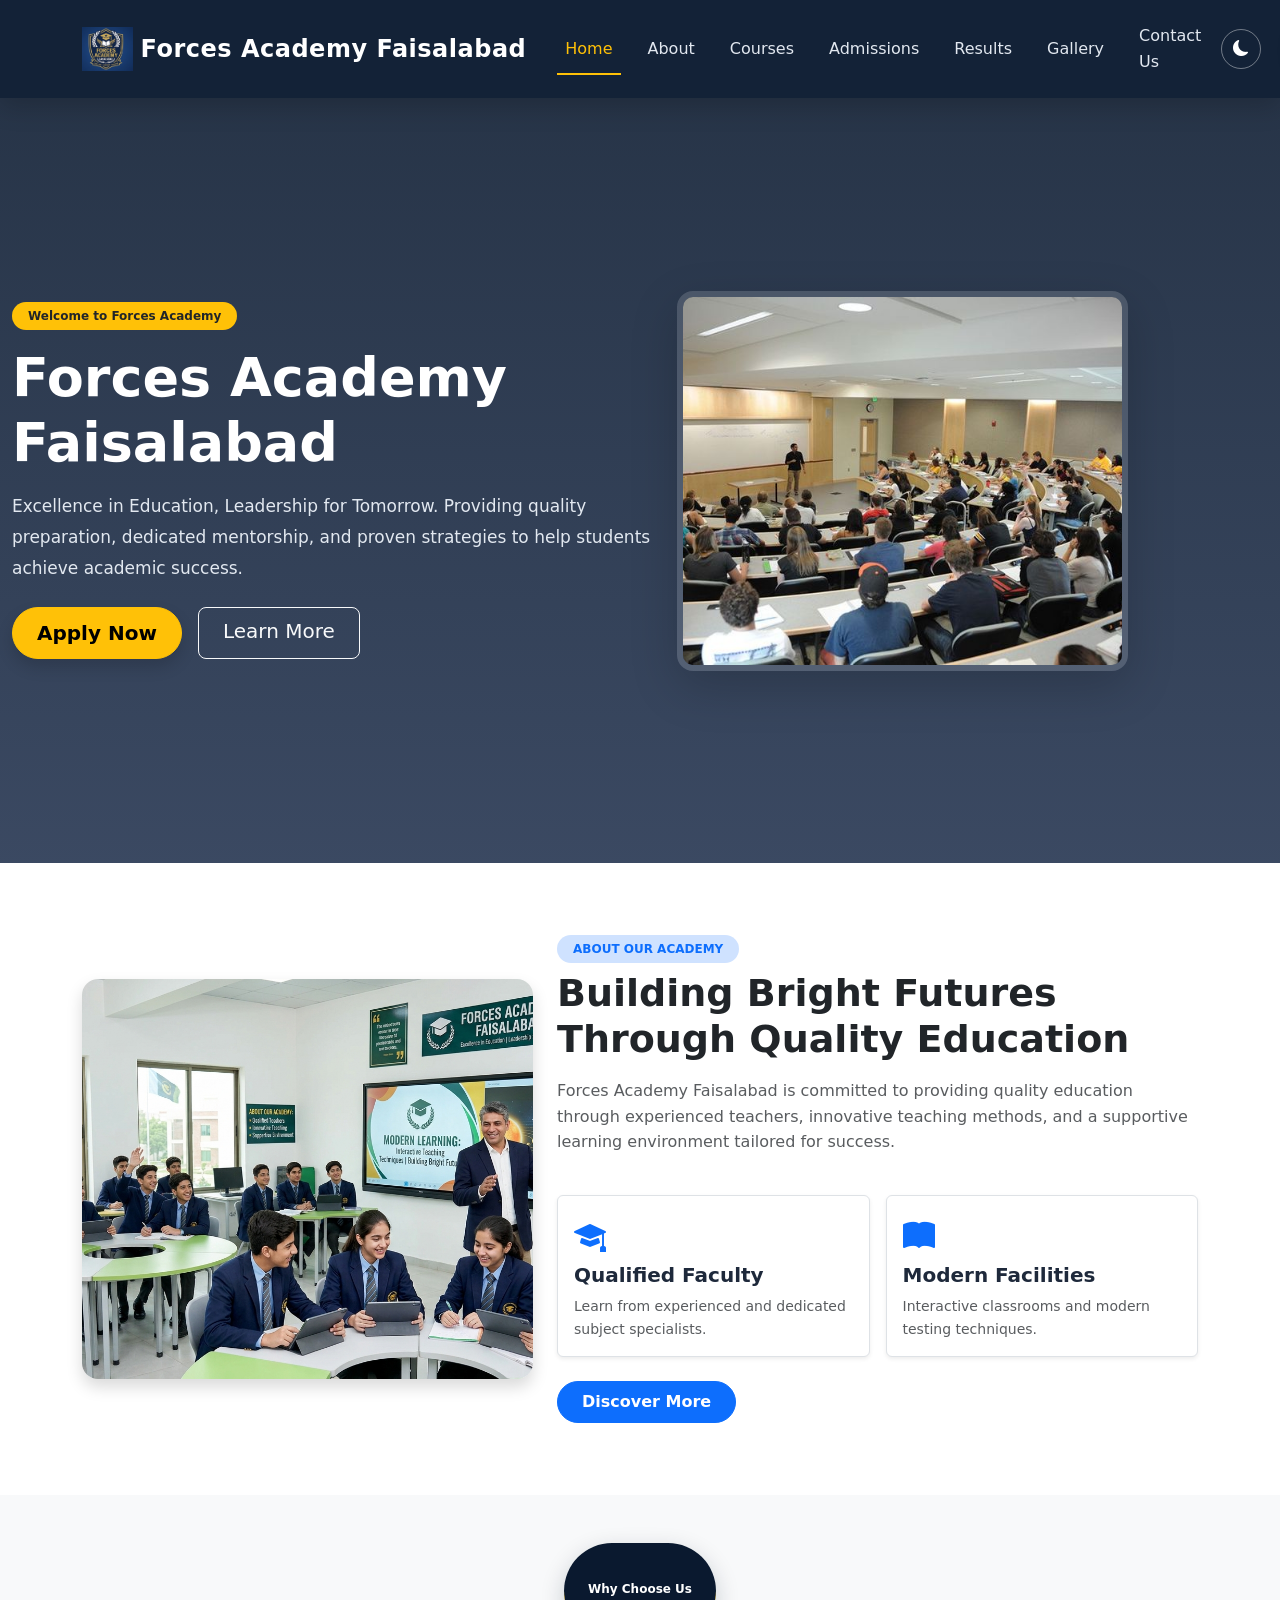
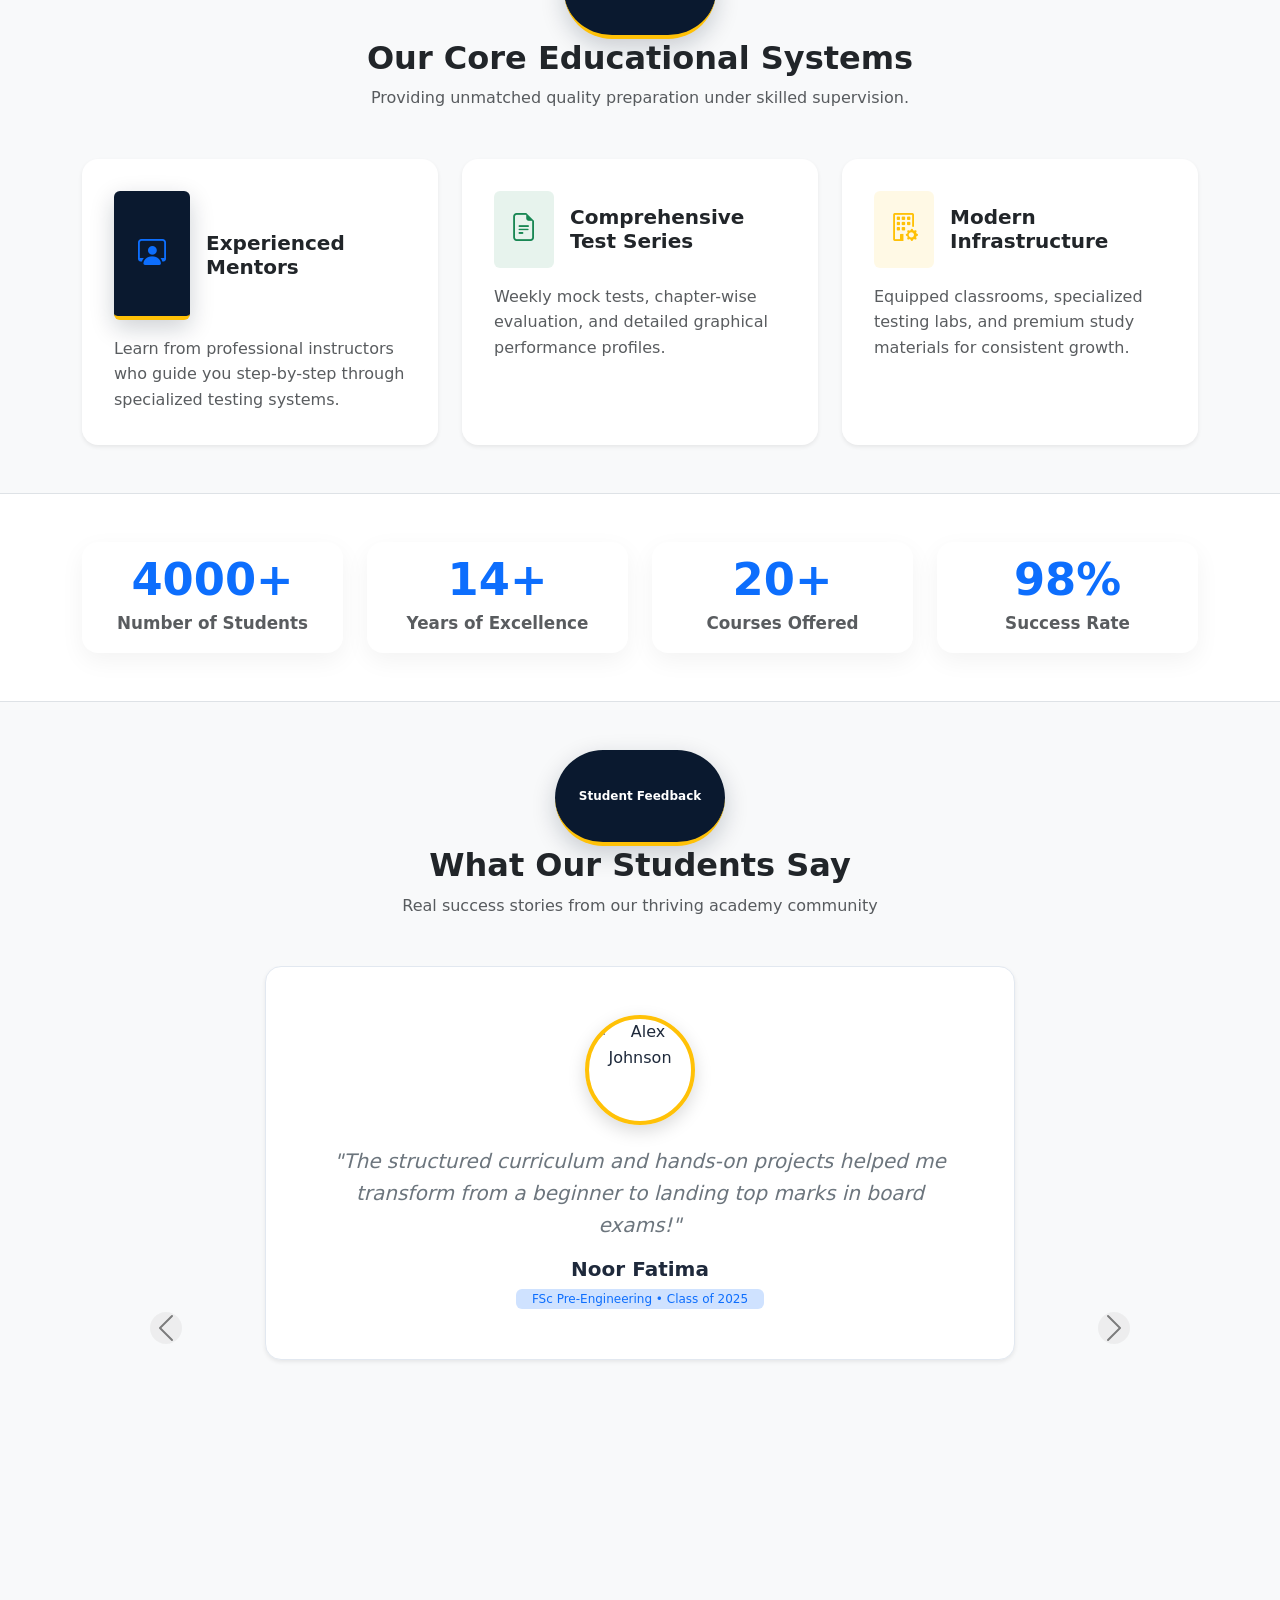
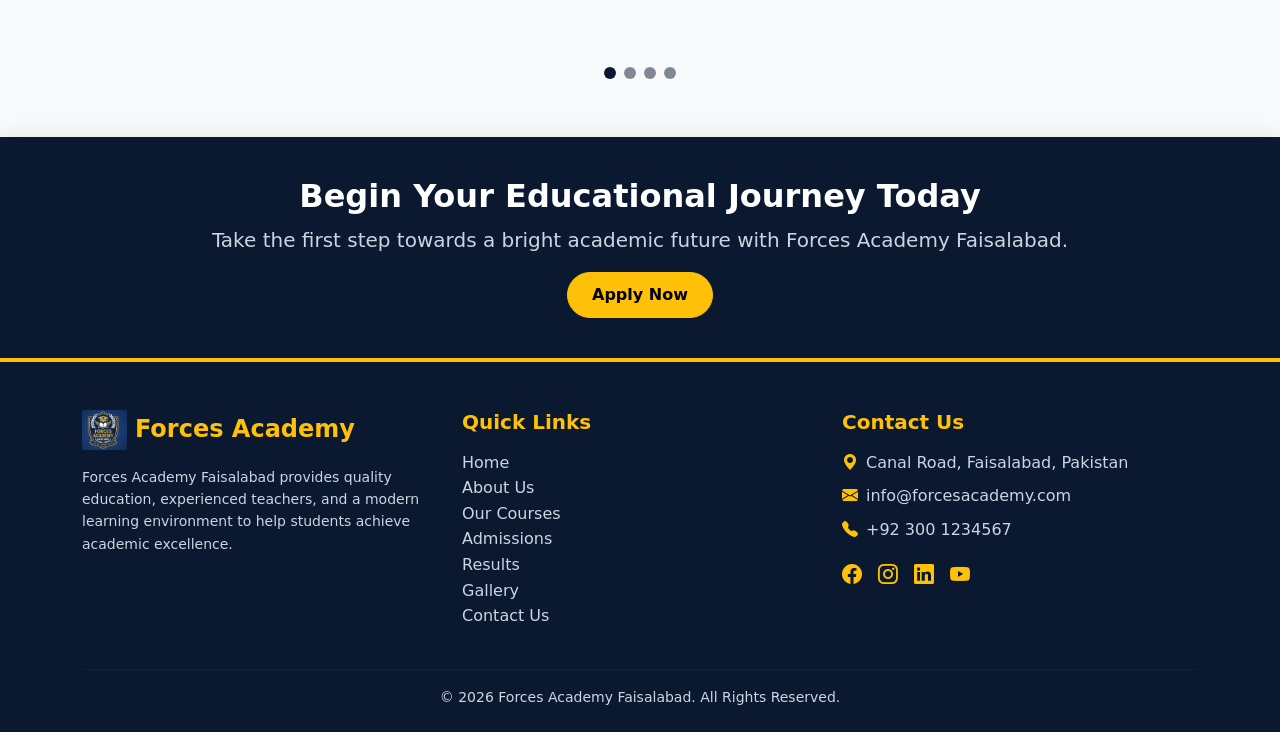
==== index.html @ 764e8a87 "Added dark mode toggle button and JavaScript functionality" ====
<!DOCTYPE html>
<html lang="en">

<head>
    <meta charset="UTF-8">
    <meta name="viewport" content="width=device-width, initial-scale=1.0">
    <title>Forces Academy Faisalabad | Home</title>
    
    <link href="https://cdn.jsdelivr.net/npm/bootstrap@5.3.0/dist/css/bootstrap.min.css" rel="stylesheet">
    <link rel="stylesheet" href="https://cdn.jsdelivr.net/npm/bootstrap-icons@1.11.3/font/bootstrap-icons.min.css">
    <link rel="stylesheet" href="css/style.css">
</head>

<body>

    <nav class="navbar navbar-expand-lg navbar-dark sticky-top" id="mainNav">
    <div class="container">
        <a class="navbar-brand d-flex align-items-center" href="index.html">
            <img src="images/logo.png" alt="Forces Academy Logo" height="45" class="me-2">
            <span class="fw-bold fs-4">Forces Academy Faisalabad</span>
        </a>
        <button class="navbar-toggler" type="button" data-bs-toggle="collapse" data-bs-target="#navMenu" aria-controls="navMenu" aria-expanded="false" aria-label="Toggle navigation">
            <span class="navbar-toggler-icon"></span>
        </button>
        <div class="collapse navbar-collapse" id="navMenu">
            <ul class="navbar-nav ms-auto align-items-lg-center gap-lg-1">
                <li class="nav-item"><a class="nav-link active" href="index.html">Home</a></li>
                <li class="nav-item"><a class="nav-link" href="about.html">About</a></li>
                <li class="nav-item"><a class="nav-link" href="courses.html">Courses</a></li>
                <li class="nav-item"><a class="nav-link" href="admissions.html">Admissions</a></li>
                <li class="nav-item"><a class="nav-link" href="results.html">Results</a></li>
                <li class="nav-item"><a class="nav-link" href="gallery.html">Gallery</a></li>
                <li class="nav-item"><a class="nav-link" href="contact.html">Contact Us</a></li>

                <li class="nav-item ms-lg-2">
                    <button id="darkModeToggle" class="btn btn-outline-light rounded-circle p-2" aria-label="Toggle dark mode">
                        <i id="darkModeIcon" class="bi bi-moon-fill"></i>
                    </button>
                </li>

                <li class="nav-item ms-lg-3 mt-3 mt-lg-0">
                    <a href="#" class="btn btn-warning px-4 fw-semibold shadow-sm text-dark">Student Portal</a>
                </li>
            </ul>
        </div>
    </div>
</nav>

    <section id="hero">
        <div class="hero-overlay">
            <div class="container">
                <div class="row align-items-center min-vh-90 py-5">
                    <div class="col-lg-7 text-white hero-text">
                        <span class="badge bg-warning text-dark px-3 py-2 rounded-pill mb-3 fw-bold">Welcome to Forces Academy</span>
                        <h1 class="display-4 fw-bold mb-3">Forces Academy Faisalabad</h1>
                        <p class="lead mb-4 text-light-opacity">Excellence in Education, Leadership for Tomorrow. Providing quality preparation, dedicated mentorship, and proven strategies to help students achieve academic success.</p>
                        <div class="d-flex flex-wrap gap-3">
                            <a href="admissions.html" class="btn btn-warning btn-lg fw-semibold px-4 text-dark shadow">Apply Now</a>
                            <a href="about.html" class="btn btn-outline-light btn-lg px-4">Learn More</a>
                        </div>
                    </div>
                    <div class="col-lg-5 text-center mt-5 mt-lg-0">
                        <img src="images/hero.jpeg" alt="Forces Academy Hero Image" class="img-fluid rounded-4 shadow-lg hero-image">
                    </div>
                </div>
            </div>
        </div>
    </section>

    <section class="about-section py-5">
        <div class="container py-4">
            <div class="row align-items-center g-4">
                <div class="col-lg-5 text-center mb-4 mb-lg-0">
                    <img src="images/about.png" alt="About Academy" class="img-fluid rounded-4 shadow about-image">
                </div>
                <div class="col-lg-7">
                    <span class="badge bg-primary-subtle text-primary px-3 py-2 rounded-pill mb-2 fw-semibold">ABOUT OUR ACADEMY</span>
                    <h2 class="fw-bold text-dark mb-3">Building Bright Futures Through Quality Education</h2>
                    <p class="text-muted">Forces Academy Faisalabad is committed to providing quality education through experienced teachers, innovative teaching methods, and a supportive learning environment tailored for success.</p>
                    
                    <div class="row mt-4 g-3">
                        <div class="col-md-6">
                            <div class="feature-box p-3 border rounded shadow-sm bg-white h-100">
                                <i class="bi bi-mortarboard-fill text-primary fs-2 mb-2"></i>
                                <h5 class="fw-bold">Qualified Faculty</h5>
                                <p class="small text-muted mb-0">Learn from experienced and dedicated subject specialists.</p>
                            </div>
                        </div>
                        <div class="col-md-6">
                            <div class="feature-box p-3 border rounded shadow-sm bg-white h-100">
                                <i class="bi bi-book-fill text-primary fs-2 mb-2"></i>
                                <h5 class="fw-bold">Modern Facilities</h5>
                                <p class="small text-muted mb-0">Interactive classrooms and modern testing techniques.</p>
                            </div>
                        </div>
                    </div>
                    
                    <a href="about.html" class="btn btn-primary mt-4 px-4 py-2 fw-semibold">Discover More</a>
                </div>
            </div>
        </div>
    </section>

    <section class="py-5 bg-light">
        <div class="container">
            <div class="text-center mb-5">
                <span class="badge bg-primary px-3 py-2 rounded-pill mb-2">Why Choose Us</span>
                <h2 class="fw-bold text-dark">Our Core Educational Systems</h2>
                <p class="text-muted">Providing unmatched quality preparation under skilled supervision.</p>
            </div>
            <div class="row g-4">
                <div class="col-lg-4 col-md-6">
                    <div class="card h-100 border-0 shadow-sm p-3">
                        <div class="card-body">
                            <div class="d-flex align-items-center mb-3">
                                <div class="bg-primary bg-opacity-10 p-3 rounded me-3">
                                    <i class="bi bi-person-workspace text-primary fs-3"></i>
                                </div>
                                <h5 class="card-title fw-bold mb-0">Experienced Mentors</h5>
                            </div>
                            <p class="card-text text-muted">Learn from professional instructors who guide you step-by-step through specialized testing systems.</p>
                        </div>
                    </div>
                </div>
                <div class="col-lg-4 col-md-6">
                    <div class="card h-100 border-0 shadow-sm p-3">
                        <div class="card-body">
                            <div class="d-flex align-items-center mb-3">
                                <div class="bg-success bg-opacity-10 p-3 rounded me-3">
                                    <i class="bi bi-file-earmark-text text-success fs-3"></i>
                                </div>
                                <h5 class="card-title fw-bold mb-0">Comprehensive Test Series</h5>
                            </div>
                            <p class="card-text text-muted">Weekly mock tests, chapter-wise evaluation, and detailed graphical performance profiles.</p>
                        </div>
                    </div>
                </div>
                <div class="col-lg-4 col-md-6">
                    <div class="card h-100 border-0 shadow-sm p-3">
                        <div class="card-body">
                            <div class="d-flex align-items-center mb-3">
                                <div class="bg-warning bg-opacity-10 p-3 rounded me-3">
                                    <i class="bi bi-building-gear text-warning fs-3"></i>
                                </div>
                                <h5 class="card-title fw-bold mb-0">Modern Infrastructure</h5>
                            </div>
                            <p class="card-text text-muted">Equipped classrooms, specialized testing labs, and premium study materials for consistent growth.</p>
                        </div>
                    </div>
                </div>
            </div>
        </div>
    </section>

    <section class="stats-section py-5 bg-white border-top border-bottom">
        <div class="container">
            <div class="row g-4 text-center">
                <div class="col-6 col-md-3">
                    <div class="stat-card p-3">
                        <div class="stat-number display-4 fw-bold text-primary mb-2" data-target="5000" data-suffix="+">4000+</div>
                        <div class="stat-label text-muted fw-semibold">Number of Students</div>
                    </div>
                </div>
                <div class="col-6 col-md-3">
                    <div class="stat-card p-3">
                        <div class="stat-number display-4 fw-bold text-primary mb-2" data-target="15" data-suffix="+">14+</div>
                        <div class="stat-label text-muted fw-semibold">Years of Excellence</div>
                    </div>
                </div>
                <div class="col-6 col-md-3">
                    <div class="stat-card p-3">
                        <div class="stat-number display-4 fw-bold text-primary mb-2" data-target="120" data-suffix="+">20+</div>
                        <div class="stat-label text-muted fw-semibold">Courses Offered</div>
                    </div>
                </div>
                <div class="col-6 col-md-3">
                    <div class="stat-card p-3">
                        <div class="stat-number display-4 fw-bold text-primary mb-2" data-target="98" data-suffix="%">98%</div>
                        <div class="stat-label text-muted fw-semibold">Success Rate</div>
                    </div>
                </div>
            </div>
        </div>
    </section>

    <section class="testimonials-section py-5 bg-light">
        <div class="container">
            <div class="text-center mb-5">
                <span class="badge bg-primary px-3 py-2 rounded-pill mb-2">Student Feedback</span>
                <h2 class="fw-bold text-dark">What Our Students Say</h2>
                <p class="text-muted">Real success stories from our thriving academy community</p>
            </div>

            <div id="testimonialsCarousel" class="carousel slide" data-bs-ride="carousel" data-bs-interval="5000">
                
                <div class="carousel-indicators mb-0">
                    <button type="button" data-bs-target="#testimonialsCarousel" data-bs-slide-to="0" class="active" aria-current="true" aria-label="Slide 1"></button>
                    <button type="button" data-bs-target="#testimonialsCarousel" data-bs-slide-to="1" aria-label="Slide 2"></button>
                    <button type="button" data-bs-target="#testimonialsCarousel" data-bs-slide-to="2" aria-label="Slide 3"></button>
                    <button type="button" data-bs-target="#testimonialsCarousel" data-bs-slide-to="3" aria-label="Slide 4"></button>
                </div>

                <div class="carousel-inner pb-5">
                    <div class="carousel-item active">
                        <div class="testimonial-card text-center mx-auto shadow-sm p-4 p-md-5 rounded-4 bg-white">
                            <img src="https://images.unsplash.com/photo-1534528741775-53994a69daeb?w=150&auto=format&fit=crop&q=80" alt="Alex Johnson" class="rounded-circle mb-3 testimonial-img" width="80" height="80">
                            <p class="testimonial-quote fs-5 fst-italic text-secondary mb-3">
                                "The structured curriculum and hands-on projects helped me transform from a beginner to landing top marks in board exams!"
                            </p>
                            <h5 class="fw-bold mb-1">Noor Fatima</h5>
                            <span class="badge bg-primary-subtle text-primary fw-medium px-3 py-1">FSc Pre-Engineering • Class of 2025</span>
                        </div>
                    </div>

                    <div class="carousel-item">
                        <div class="testimonial-card text-center mx-auto shadow-sm p-4 p-md-5 rounded-4 bg-white">
                            <img src="https://images.unsplash.com/photo-1517841905240-472988babdf9?w=150&auto=format&fit=crop&q=80" alt="Sophia Chen" class="rounded-circle mb-3 testimonial-img" width="80" height="80">
                            <p class="testimonial-quote fs-5 fst-italic text-secondary mb-3">
                                "Incredible mentors and dedicated test series! The interactive sessions made understanding complex topics fast and logical."
                            </p>
                            <h5 class="fw-bold mb-1">Sana Ahmed</h5>
                            <span class="badge bg-primary-subtle text-primary fw-medium px-3 py-1">FSc Pre-Medical • Class of 2026</span>
                        </div>
                    </div>

                    <div class="carousel-item">
                        <div class="testimonial-card text-center mx-auto shadow-sm p-4 p-md-5 rounded-4 bg-white">
                            <img src="https://images.unsplash.com/photo-1507003211169-0a1dd7228f2d?w=150&auto=format&fit=crop&q=80" alt="Michael Smith" class="rounded-circle mb-3 testimonial-img" width="80" height="80">
                            <p class="testimonial-quote fs-5 fst-italic text-secondary mb-3">
                                "The mock examinations and guidance gave me the genuine confidence required during entry test preparation."
                            </p>
                            <h5 class="fw-bold mb-1">Usman Khan</h5>
                            <span class="badge bg-primary-subtle text-primary fw-medium px-3 py-1">Entry Test Prep • Class of 2024</span>
                        </div>
                    </div>

                    <div class="carousel-item">
                        <div class="testimonial-card text-center mx-auto shadow-sm p-4 p-md-5 rounded-4 bg-white">
                            <img src="https://images.unsplash.com/photo-1494790108377-be9c29b29330?w=150&auto=format&fit=crop&q=80" alt="Emma Davis" class="rounded-circle mb-3 testimonial-img" width="80" height="80">
                            <p class="testimonial-quote fs-5 fst-italic text-secondary mb-3">
                                "From daily concept reviews to personal progress tracking, the learning environment at Forces Academy is unmatched."
                            </p>
                            <h5 class="fw-bold mb-1">Ayesha Ali</h5>
                            <span class="badge bg-primary-subtle text-primary fw-medium px-3 py-1">Matric Science • Class of 2026</span>
                        </div>
                    </div>
                </div>

                <button class="carousel-control-prev" type="button" data-bs-target="#testimonialsCarousel" data-bs-slide="prev">
                    <span class="carousel-control-prev-icon bg-dark bg-opacity-75 rounded-circle p-3" aria-hidden="true"></span>
                    <span class="visually-hidden">Previous</span>
                </button>
                <button class="carousel-control-next" type="button" data-bs-target="#testimonialsCarousel" data-bs-slide="next">
                    <span class="carousel-control-next-icon bg-dark bg-opacity-75 rounded-circle p-3" aria-hidden="true"></span>
                    <span class="visually-hidden">Next</span>
                </button>

            </div>
        </div>
    </section>
    <section class="navy-cta-banner text-center text-white my-0">
    <div class="container">
        <h2 class="fw-bold mb-2 text-white">Begin Your Educational Journey Today</h2>
        <p class="lead mb-3 text-white-50">
            Take the first step towards a bright academic future with Forces Academy Faisalabad.
        </p>
        <a href="admissions.html" class="btn btn-warning px-4 fw-bold">Apply Now</a>
    </div>
</section>
    <footer class="bg-dark text-white pt-5 pb-4">
        <div class="container">
            <div class="row g-4">
                <div class="col-lg-4">
                    <div class="d-flex align-items-center mb-3">
                        <img src="images/logo.png" alt="Forces Academy Logo" height="40" class="me-2">
                        <h4 class="mb-0 text-warning fw-bold">Forces Academy</h4>
                    </div>
                    <p class="small text-white-50">
                       Forces Academy Faisalabad provides quality education, experienced teachers, and a modern learning environment to help students achieve academic excellence.
                    </p>
                </div>
                <div class="col-lg-4">
                    <h5 class="text-warning fw-bold mb-3">Quick Links</h5>
                    <ul class="list-unstyled footer-links">
                        <li><a href="index.html" class="text-white-50 text-decoration-none">Home</a></li>
                        <li><a href="about.html" class="text-white-50 text-decoration-none">About Us</a></li>
                        <li><a href="courses.html" class="text-white-50 text-decoration-none">Our Courses</a></li>
                        <li><a href="admissions.html" class="text-white-50 text-decoration-none">Admissions</a></li>
                        <li><a href="results.html" class="text-white-50 text-decoration-none">Results</a></li>
                        <li><a href="gallery.html" class="text-white-50 text-decoration-none">Gallery</a></li>
                        <li><a href="contact.html" class="text-white-50 text-decoration-none">Contact Us</a></li>
                    </ul>
                </div>
                <div class="col-lg-4">
                    <h5 class="text-warning fw-bold mb-3">Contact Us</h5>
                    <p class="mb-2 text-white-50"><i class="bi bi-geo-alt-fill me-2 text-warning"></i>Canal Road, Faisalabad, Pakistan</p>
                    <p class="mb-2 text-white-50"><i class="bi bi-envelope-fill me-2 text-warning"></i>info@forcesacademy.com</p>
                    <p class="mb-3 text-white-50"><i class="bi bi-telephone-fill me-2 text-warning"></i>+92 300 1234567</p>
                    <div class="social-icons d-flex gap-3 fs-5">
                        <a href="#" class="text-warning"><i class="bi bi-facebook"></i></a>
                        <a href="#" class="text-warning"><i class="bi bi-instagram"></i></a>
                        <a href="#" class="text-warning"><i class="bi bi-linkedin"></i></a>
                        <a href="#" class="text-warning"><i class="bi bi-youtube"></i></a>
                    </div>
                </div>
            </div>
            <hr class="border-secondary mt-4">
            <p class="text-center mb-0 small text-white-50">© 2026 Forces Academy Faisalabad. All Rights Reserved.</p>
        </div>
    </footer>

    <button id="backToTopBtn" class="btn btn-warning rounded-circle shadow" aria-label="Back to top" title="Go to top">
        <i class="bi bi-arrow-up-short fs-3"></i>
    </button>

    <script src="https://cdn.jsdelivr.net/npm/bootstrap@5.3.0/dist/js/bootstrap.bundle.min.js"></script>
    <script src="script.js"></script>
</body>
</html>
---- css/style.css ----
/* ==========================================================================
   1. GLOBAL RESET & DESIGN SYSTEM VARIABLES (Unified Professional Theme)
   ========================================================================== */
:root {
    --primary-dark: #0a192f;   /* Deep Navy Blue (Navbar, Footer, Headers) */
    --accent-blue: #0d6efd;    /* Royal Blue (Buttons, Active States, Links) */
    --brand-gold: #ffc107;     /* Golden Amber (Highlights, Hover States) */
    --light-bg: #f8fafc;       /* Clean Light Gray Background */
    --text-dark: #1e293b;      /* High-readability Dark Text */
    --text-muted: #64748b;    /* Secondary Gray Text */
    --card-shadow: 0 8px 25px rgba(0, 0, 0, 0.05);
    --hover-shadow: 0 20px 40px rgba(10, 25, 47, 0.15);
    --transition-smooth: all 0.35s cubic-bezier(0.25, 0.8, 0.25, 1);
}

* {
    margin: 0;
    padding: 0;
    box-sizing: border-box;
}

html {
    scroll-behavior: smooth;
}

body {
    font-family: 'Poppins', system-ui, -apple-system, sans-serif;
    background-color: var(--light-bg);
    color: var(--text-dark);
    overflow-x: hidden;
    line-height: 1.6;
    transition: background-color 0.3s ease, color 0.3s ease;
}

/* ==========================================================================
   2. NAVBAR COMPONENT & STICKY NAVIGATION
   ========================================================================== */
.navbar {
    background: rgba(10, 25, 47, 0.96) !important; /* Deep Navy Background */
    backdrop-filter: blur(15px);
    padding: 14px 0;
    transition: var(--transition-smooth);
    box-shadow: 0 8px 25px rgba(0, 0, 0, 0.18);
    z-index: 1030;
}

.navbar-brand {
    color: #ffffff !important;
    font-weight: 700;
    letter-spacing: 0.5px;
    transition: var(--transition-smooth);
}

.navbar-brand:hover {
    color: var(--brand-gold) !important;
    transform: scale(1.03);
}

.navbar-brand img {
    max-height: 50px;
    width: auto;
    object-fit: contain;
}

.nav-link {
    color: #e2e8f0 !important;
    font-weight: 500;
    margin-left: 15px;
    position: relative;
    transition: var(--transition-smooth);
}

.nav-link:hover, 
.nav-link.active {
    color: var(--brand-gold) !important;
}

.nav-link::after {
    content: "";
    position: absolute;
    left: 0;
    bottom: -5px;
    width: 0;
    height: 2px;
    background: var(--brand-gold);
    transition: var(--transition-smooth);
}

.nav-link:hover::after, 
.nav-link.active::after {
    width: 100%;
}

/* ==========================================================================
   3. STANDARDIZED UI BUTTONS & UTILITIES
   ========================================================================== */
.btn-primary {
    background-color: var(--accent-blue) !important;
    border-color: var(--accent-blue) !important;
    border-radius: 30px;
    padding: 12px 30px;
    font-weight: 600;
    transition: var(--transition-smooth);
}

.btn-primary:hover {
    background-color: #0b5ed7 !important;
    border-color: #0b5ed7 !important;
    transform: translateY(-3px);
    box-shadow: 0 10px 20px rgba(13, 110, 253, 0.25);
}

.btn-warning {
    background-color: var(--brand-gold) !important;
    border-color: var(--brand-gold) !important;
    color: #000000 !important;
    border-radius: 30px;
    padding: 10px 24px;
    font-weight: 600;
    transition: var(--transition-smooth);
}

.btn-warning:hover {
    transform: translateY(-3px);
    box-shadow: 0 10px 20px rgba(255, 193, 7, 0.3);
}

.text-light-opacity {
    color: #e2e8f0 !important;
}

.page-header {
    background-color: #ffffff !important;
    color: var(--primary-dark) !important;
    border-bottom: 1px solid #e2e8f0;
    padding: 60px 0;
}

.section-title {
    color: var(--accent-blue);
    font-weight: 700;
    letter-spacing: 2px;
    text-transform: uppercase;
    font-size: 13px;
    display: block;
    margin-bottom: 8px;
}

/* ==========================================================================
   4. INDEX (HOME) HERO & CAROUSEL SECTION
   ========================================================================== */
#hero {
    min-height: 85vh;
    display: flex;
    align-items: center;
    position: relative;
    overflow: hidden;
    background: linear-gradient(rgba(10, 25, 47, 0.88), rgba(17, 34, 64, 0.82)), 
                url("https://images.unsplash.com/photo-1523050854058-8df90110c9f1?q=80&w=1200") no-repeat center center;
    background-size: cover;
    color: #ffffff;
}

.hero-text h1 {
    font-size: 54px;
    font-weight: 800;
    line-height: 1.2;
    margin-bottom: 25px;
    animation: fadeInUp 0.7s ease-out forwards;
}

.hero-text p {
    font-size: 17px;
    line-height: 1.8;
    color: #e2e8f0;
    margin-bottom: 30px;
    animation: fadeInUp 0.7s ease-out 0.2s forwards;
}

.hero-image {
    width: 100%;
    max-width: 540px;
    height: 380px;
    object-fit: cover;
    border-radius: 22px;
    border: 6px solid rgba(255, 255, 255, 0.15);
    box-shadow: 0 35px 70px rgba(0, 0, 0, 0.35);
    transition: var(--transition-smooth);
}

.hero-image:hover {
    transform: scale(1.03) rotate(-1deg);
}

.carousel-item {
    height: 75vh;
    min-height: 400px;
}

.carousel-caption {
    bottom: 25%;
    background: rgba(10, 25, 47, 0.88);
    padding: 30px;
    border-radius: 15px;
    backdrop-filter: blur(5px);
    border-left: 5px solid var(--brand-gold);
    text-align: left;
}

/* ==========================================================================
   5. CARDS, GRID MODULES & ABOUT SECTION
   ========================================================================== */
.card, .custom-card {
    background: #ffffff;
    border: none !important;
    border-radius: 16px !important;
    box-shadow: var(--card-shadow);
    transition: var(--transition-smooth);
    overflow: hidden;
    height: 100%;
}

.card:hover, .custom-card:hover {
    transform: translateY(-8px);
    box-shadow: var(--hover-shadow) !important;
}

.card-img-top {
    border-top-left-radius: 16px;
    border-top-right-radius: 16px;
    height: 220px;
    object-fit: cover;
}

.about-section {
    padding: 90px 0;
    background: #ffffff;
}

.about-section h2 {
    font-size: 38px;
    font-weight: 700;
    color: #1f2937;
}

.about-image {
    width: 100%;
    max-width: 460px;
    height: 400px;
    object-fit: cover;
    border-radius: 25px;
    box-shadow: 0 20px 45px rgba(0, 0, 0, 0.12);
}

.feature-box {
    background: #ffffff;
    padding: 30px;
    border-radius: 20px;
    border: 1px solid #eef2f6;
    box-shadow: 0 10px 30px rgba(0, 0, 0, 0.04);
    transition: var(--transition-smooth);
    height: 100%;
}

.feature-box:hover {
    background: var(--accent-blue);
    color: #ffffff;
    transform: translateY(-10px);
    box-shadow: 0 20px 40px rgba(13, 110, 253, 0.2);
}

.feature-box:hover h5, 
.feature-box:hover p {
    color: #ffffff !important;
}

.feature-box:hover .feature-icon {
    color: var(--brand-gold);
}

.feature-icon, .icon-box {
    font-size: 40px;
    color: var(--accent-blue);
    margin-bottom: 15px;
    transition: var(--transition-smooth);
}

/* Team Section Cards */
.team-card {
    border: 1px solid #eef2f6;
}

.team-img-wrapper {
    width: 100%;
    height: 320px !important;
    overflow: hidden;
    position: relative;
    background: #f1f5f9;
}

.team-img-wrapper img {
    width: 100% !important;
    height: 100% !important;
    object-fit: cover !important;
    object-position: top center !important;
    transition: transform 0.5s ease;
}

.team-card:hover .team-img-wrapper img {
    transform: scale(1.06);
}

.animated-card {
    opacity: 0;
    animation: fadeInUp 0.7s ease-out forwards;
}

.animated-card .btn-outline-primary {
    transition: var(--transition-smooth) !important;
}

.animated-card:hover .btn-outline-primary {
    background-color: var(--accent-blue) !important;
    color: #ffffff !important;
}

/* ==========================================================================
   6. GALLERY & LIGHTBOX (With Filters)
   ========================================================================== */
.gallery-container {
    display: grid;
    grid-template-columns: repeat(auto-fill, minmax(300px, 1fr));
    gap: 20px;
}

.gallery-card {
    transition: opacity 0.4s ease, transform 0.4s cubic-bezier(0.4, 0, 0.2, 1);
    will-change: opacity, transform;
}

.gallery-item {
    position: relative;
    overflow: hidden;
    border-radius: 12px;
    box-shadow: var(--card-shadow);
    aspect-ratio: 4/3;
    cursor: pointer;
    background-color: #f8f9fa;
    transition: var(--transition-smooth);
}

.gallery-item img {
    width: 100%;
    height: 100%;
    object-fit: cover;
    transition: transform 0.5s ease;
}

.gallery-item:hover img {
    transform: scale(1.1);
}

.gallery-overlay {
    position: absolute;
    top: 0;
    left: 0;
    width: 100%;
    height: 100%;
    background: rgba(10, 25, 47, 0.85);
    display: flex;
    flex-direction: column;
    justify-content: center;
    align-items: center;
    color: #ffffff;
    opacity: 0;
    transition: var(--transition-smooth);
    text-align: center;
    padding: 15px;
}

.gallery-item:hover .gallery-overlay {
    opacity: 1;
}

.filter-btn {
    border-radius: 30px;
    padding: 8px 24px;
    font-weight: 500;
    transition: var(--transition-smooth);
}

.filter-btn.active, 
.filter-btn:hover {
    background-color: var(--accent-blue) !important;
    color: #ffffff !important;
    border-color: var(--accent-blue) !important;
    box-shadow: 0 4px 12px rgba(13, 110, 253, 0.25);
}

.gslide img {
    max-width: 100% !important;
    height: auto !important;
    object-fit: contain !important;
    display: block !important;
}

/* ==========================================================================
   7. FORMS & DATA TABLES
   ========================================================================== */
.form-control {
    border: 1px solid #ced4da;
    border-radius: 8px;
    transition: var(--transition-smooth);
}

.form-control:focus {
    transform: translateY(-2px);
    border-color: var(--accent-blue);
    box-shadow: 0 5px 15px rgba(13, 110, 253, 0.15) !important;
}

.form-control.is-invalid {
    border-color: #dc3545 !important;
}

.form-control.is-valid {
    border-color: #198754 !important;
}

#contactForm button[type="submit"]:hover {
    transform: scale(1.02);
    background-color: #0b5ed7 !important;
}

iframe {
    opacity: 0;
    animation: fadeIn 1.2s ease-in-out 0.3s forwards;
}

.table-hover tbody tr {
    transition: all 0.25s ease;
}

.table-hover tbody tr:hover {
    transform: scale(1.01);
    box-shadow: 0 4px 10px rgba(0, 0, 0, 0.08);
    position: relative;
    z-index: 1;
}

.badge {
    transition: transform 0.2s cubic-bezier(0.175, 0.885, 0.32, 1.275);
    display: inline-block;
}

.table-hover tbody tr:hover .badge {
    transform: scale(1.15);
}

/* ==========================================================================
   8. STATISTICS SECTION & COUNTERS
   ========================================================================== */
.stats-section {
    padding: 70px 20px;
    background-color: var(--light-bg);
    text-align: center;
}

.stats-container {
    display: grid;
    grid-template-columns: repeat(auto-fit, minmax(220px, 1fr));
    gap: 24px;
    max-width: 1200px;
    margin: 0 auto;
}

.stat-card {
    background: #ffffff;
    padding: 35px 20px;
    border-radius: 16px;
    box-shadow: var(--card-shadow);
    transition: var(--transition-smooth);
}

.stat-card:hover {
    transform: translateY(-8px);
    box-shadow: var(--hover-shadow);
}

.stat-number {
    font-size: 2.8rem;
    font-weight: 800;
    color: var(--accent-blue);
    margin-bottom: 8px;
    line-height: 1;
}

.stat-label {
    font-size: 1.05rem;
    font-weight: 600;
    color: var(--text-muted);
}

/* ==========================================================================
   9. TESTIMONIALS SECTION & CAROUSEL
   ========================================================================== */
.testimonial-card {
    background: #ffffff;
    max-width: 750px;
    margin: 0 auto;
    padding: 2.5rem 2rem;
    border-radius: 16px;
    box-shadow: var(--card-shadow);
    border: 1px solid #e2e8f0;
    text-align: center;
    transition: var(--transition-smooth);
}

.testimonial-card:hover {
    box-shadow: var(--hover-shadow);
}

.testimonial-card .testimonial-img {
    width: 110px !important;
    height: 110px !important;
    min-width: 110px !important;
    min-height: 110px !important;
    border-radius: 50% !important;
    object-fit: cover !important;
    object-position: top center !important;
    border: 4px solid var(--brand-gold) !important;
    box-shadow: 0 6px 18px rgba(0, 0, 0, 0.15) !important;
    display: block !important;
    margin: 0 auto 1.25rem auto !important;
}

.testimonial-card .star-rating {
    font-size: 1.1rem;
    color: var(--brand-gold);
    margin-bottom: 1rem;
}

.carousel-indicators [data-bs-target] {
    background-color: var(--primary-dark);
    width: 12px;
    height: 12px;
    border-radius: 50%;
    margin: 0 4px;
}

.carousel-control-prev-icon,
.carousel-control-next-icon {
    filter: invert(1) grayscale(100%);
}

/* ==========================================================================
   10. BACK TO TOP FLOATING BUTTON
   ========================================================================== */
#backToTopBtn {
    position: fixed;
    bottom: 30px;
    right: 30px;
    width: 48px;
    height: 48px;
    border-radius: 50%;
    background-color: var(--brand-gold);
    color: #000000;
    border: none;
    outline: none;
    cursor: pointer;
    font-size: 1.25rem;
    display: flex;
    align-items: center;
    justify-content: center;
    box-shadow: 0 4px 15px rgba(255, 193, 7, 0.4);
    opacity: 0;
    visibility: hidden;
    transition: var(--transition-smooth);
    z-index: 999;
}

#backToTopBtn.show {
    opacity: 1;
    visibility: visible;
}

#backToTopBtn:hover {
    background-color: #e0a800;
    transform: translateY(-4px) scale(1.05);
    box-shadow: 0 8px 20px rgba(0, 0, 0, 0.25);
}

/* ==========================================================================
   11. CALL TO ACTION (CTA) SECTION - UNIFIED NAVY BANNER
   ========================================================================== */
.navy-cta-banner,
.bg-primary {
    background-color: #0a192f !important;
    padding: 2.5rem 1.5rem !important;
    margin-top: 0 !important;
    margin-bottom: 0 !important;
    box-shadow: 0 8px 25px rgba(10, 25, 47, 0.2) !important;
    border-bottom: 4px solid var(--brand-gold) !important;
}

.navy-cta-banner h2, .bg-primary h1, .bg-primary h2, .bg-primary h3 {
    color: #ffffff !important;
}

.navy-cta-banner p, .bg-primary p {
    color: #cbd5e1 !important;
}

.navy-cta-banner .btn-warning,
.bg-primary .btn-light,
.bg-primary .btn-warning {
    background-color: var(--brand-gold) !important;
    border-color: var(--brand-gold) !important;
    color: #000000 !important;
    font-weight: 600;
    border-radius: 30px;
    padding: 10px 28px;
    transition: var(--transition-smooth);
}

.navy-cta-banner .btn-warning:hover,
.bg-primary .btn-light:hover,
.bg-primary .btn-warning:hover {
    background-color: #e0a800 !important;
    border-color: #e0a800 !important;
    transform: translateY(-2px);
    box-shadow: 0 8px 20px rgba(255, 193, 7, 0.3);
}

/* ==========================================================================
   12. DEEP NAVY BLUE FOOTER
   ========================================================================== */
footer, 
footer.bg-dark, 
footer.text-white {
    background-color: #0a192f !important;
    color: #e2e8f0 !important;
}

footer h4, 
footer h5, 
footer .text-warning {
    color: #ffc107 !important;
}

footer p, 
footer li, 
footer a, 
footer .text-white-50 {
    color: #cbd5e1 !important;
}

footer a:hover {
    color: #ffc107 !important;
}

footer hr, 
footer .border-secondary {
    border-color: rgba(255, 255, 255, 0.15) !important;
}

/* ==========================================================================
   13. DARK MODE SYSTEM (DAY 1 SETUP)
   ========================================================================== */
#darkModeToggle {
    border-color: rgba(255, 255, 255, 0.4);
    color: #ffffff;
    transition: var(--transition-smooth);
    width: 40px;
    height: 40px;
    display: inline-flex;
    align-items: center;
    justify-content: center;
}

#darkModeToggle:hover {
    background-color: var(--brand-gold);
    border-color: var(--brand-gold);
    color: var(--primary-dark);
}

body.dark-mode {
    background-color: #0f172a !important;
    color: #f8fafc !important;
}

body.dark-mode .card,
body.dark-mode .custom-card,
body.dark-mode .stat-card,
body.dark-mode .feature-box,
body.dark-mode .testimonial-card,
body.dark-mode .about-section,
body.dark-mode .page-header {
    background-color: #1e293b !important;
    color: #f8fafc !important;
    border-color: #334155 !important;
}

body.dark-mode h1, 
body.dark-mode h2, 
body.dark-mode h3, 
body.dark-mode h4, 
body.dark-mode h5, 
body.dark-mode h6,
body.dark-mode .about-section h2 {
    color: #ffffff !important;
}

body.dark-mode .stat-label,
body.dark-mode .text-muted {
    color: #94a3b8 !important;
}

/* ==========================================================================
   14. KEYFRAME ANIMATIONS & RESPONSIVE QUERIES
   ========================================================================== */
@keyframes fadeInUp {
    from {
        opacity: 0;
        transform: translateY(20px);
    }
    to {
        opacity: 1;
        transform: translateY(0);
    }
}

@keyframes fadeIn {
    from { opacity: 0; }
    to { opacity: 1; }
}

.animate-header { animation: fadeInUp 0.6s ease-out forwards; }
.animate-filters { animation: fadeInUp 0.6s ease-out 0.2s forwards; opacity: 0; }
.animate-table { animation: fadeIn 0.8s ease-out 0.4s forwards; opacity: 0; }

@media (max-width: 768px) {
    #hero {
        padding: 2.5rem 0 3.5rem 0;
        text-align: center;
    }
    .stat-number {
        font-size: 2.25rem;
    }
    .testimonial-card {
        padding: 1.5rem 1rem;
    }
}

@media (max-width: 576px) {
    .stats-section {
        padding: 45px 15px;
    }
    .stat-card {
        padding: 20px !important;
    }
    .stat-number {
        font-size: 2rem;
    }
    .stat-label {
        font-size: 0.95rem;
    }
    .carousel-control-prev,
    .carousel-control-next {
        display: none;
    }
    #backToTopBtn {
        bottom: 20px;
        right: 20px;
        width: 42px;
        height: 42px;
    }
}
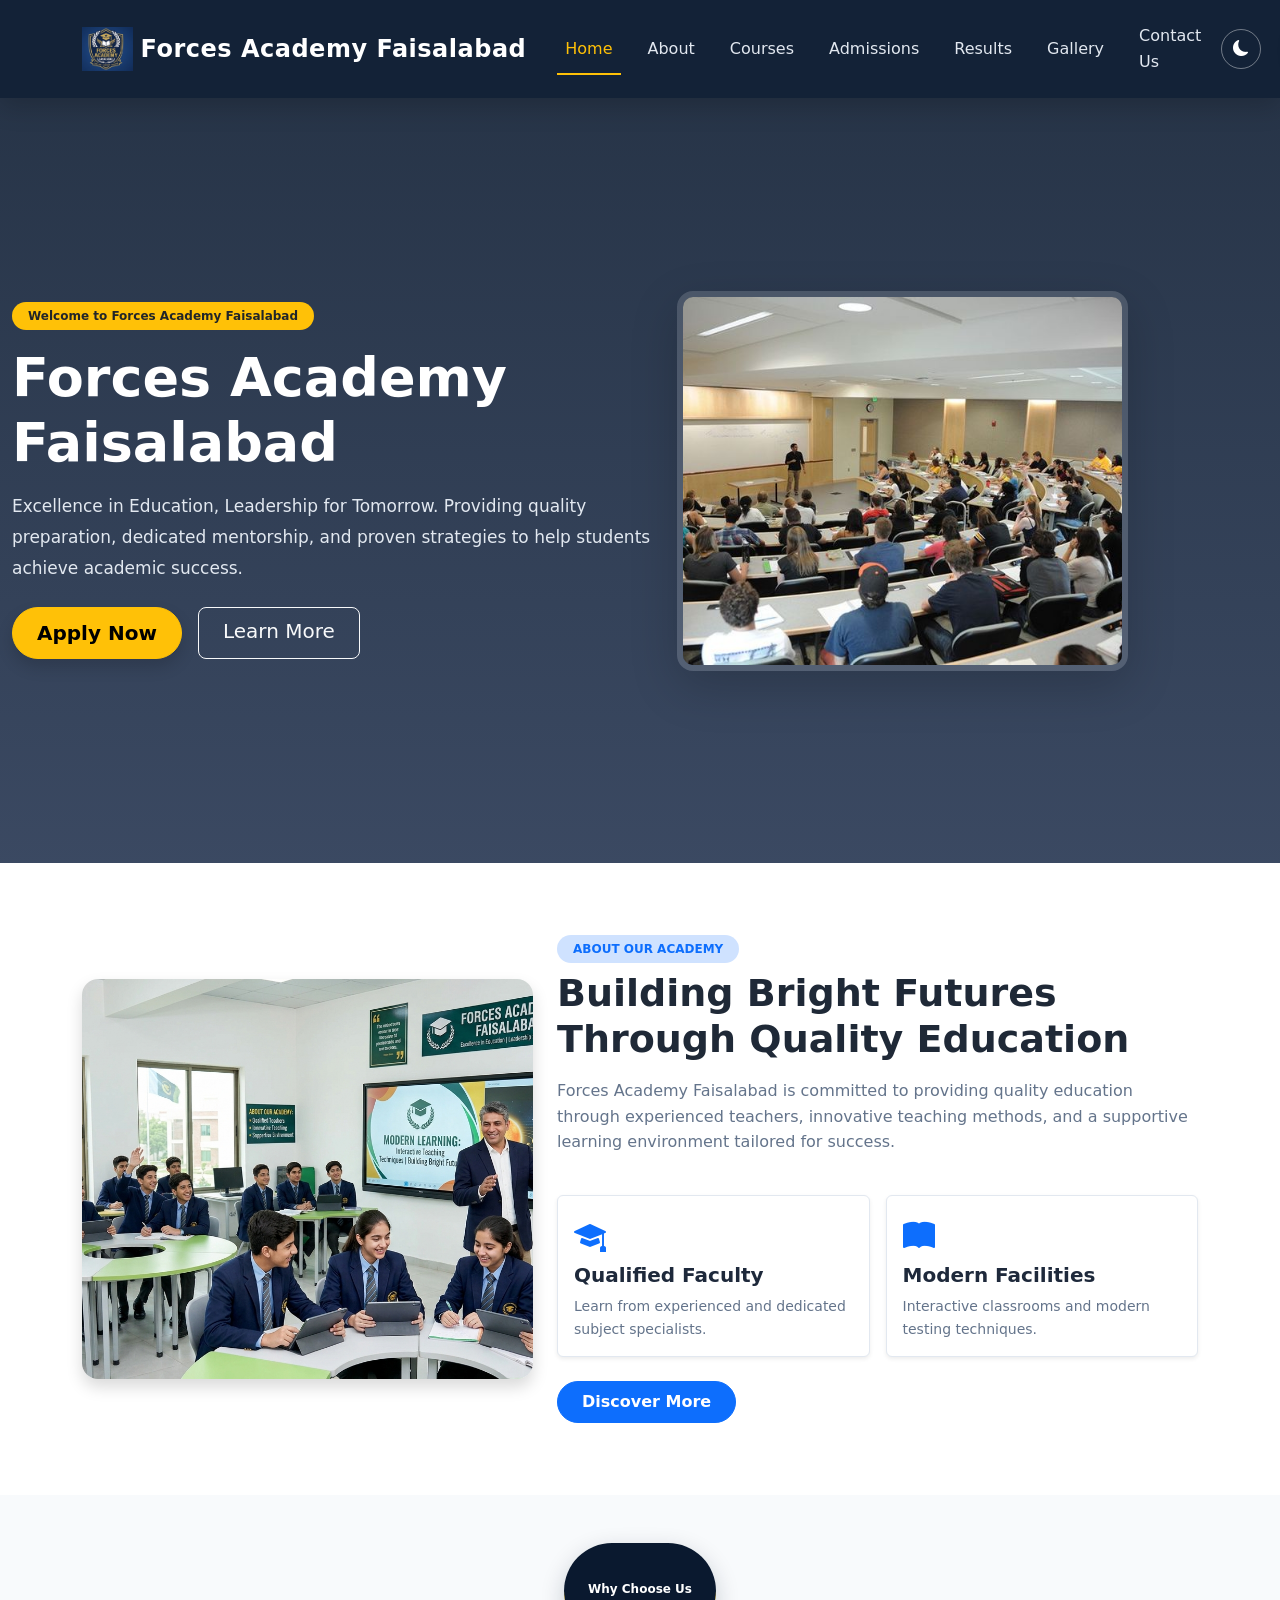
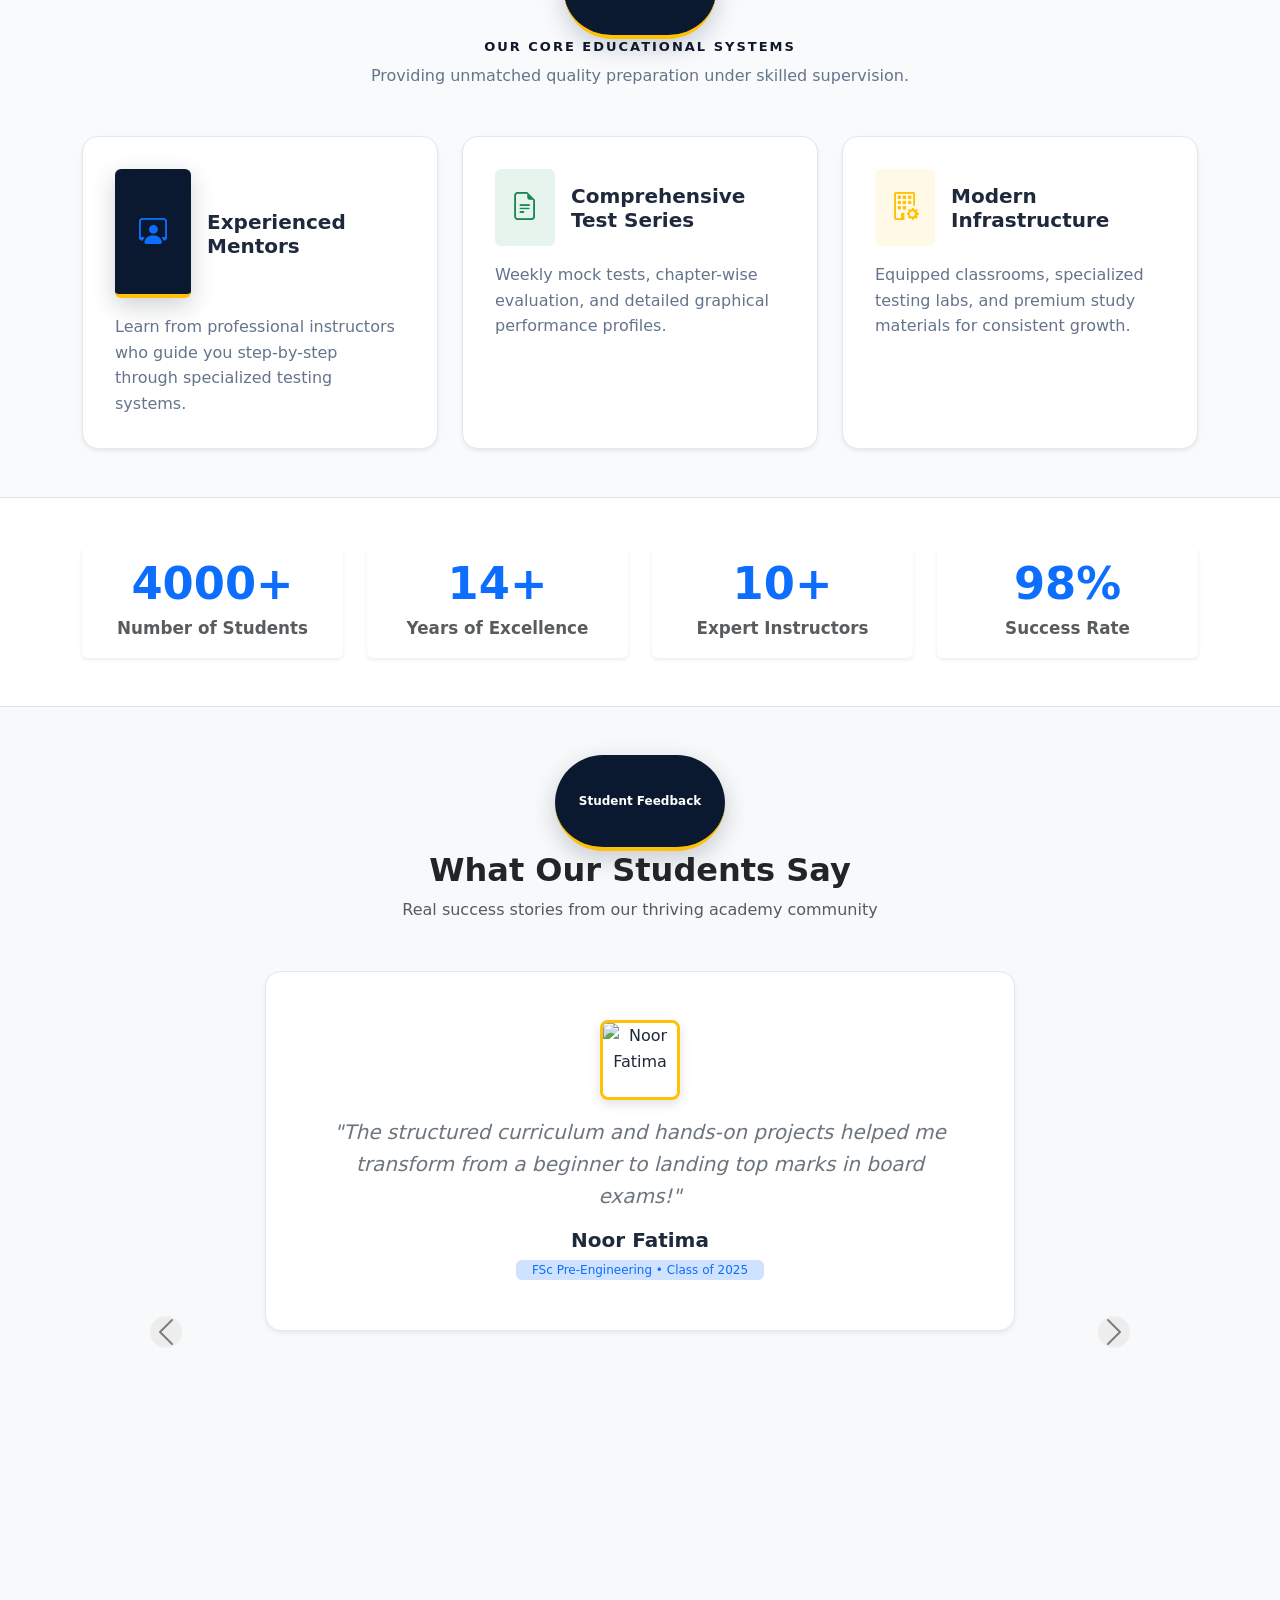
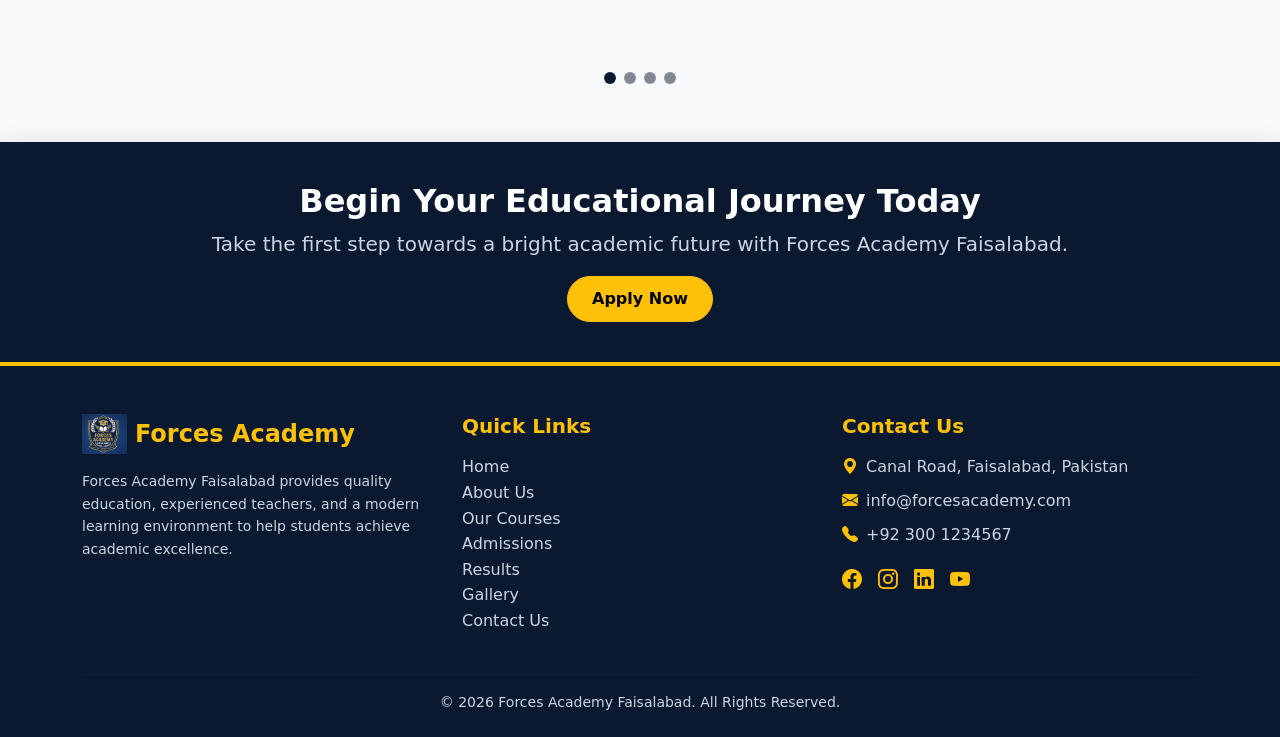
==== commit 24f321d7: "Added page load animations" ====
--- a/index.html
+++ b/index.html
@@ -14,44 +14,44 @@
 <body>
 
     <nav class="navbar navbar-expand-lg navbar-dark sticky-top" id="mainNav">
-    <div class="container">
-        <a class="navbar-brand d-flex align-items-center" href="index.html">
-            <img src="images/logo.png" alt="Forces Academy Logo" height="45" class="me-2">
-            <span class="fw-bold fs-4">Forces Academy Faisalabad</span>
-        </a>
-        <button class="navbar-toggler" type="button" data-bs-toggle="collapse" data-bs-target="#navMenu" aria-controls="navMenu" aria-expanded="false" aria-label="Toggle navigation">
-            <span class="navbar-toggler-icon"></span>
-        </button>
-        <div class="collapse navbar-collapse" id="navMenu">
-            <ul class="navbar-nav ms-auto align-items-lg-center gap-lg-1">
-                <li class="nav-item"><a class="nav-link active" href="index.html">Home</a></li>
-                <li class="nav-item"><a class="nav-link" href="about.html">About</a></li>
-                <li class="nav-item"><a class="nav-link" href="courses.html">Courses</a></li>
-                <li class="nav-item"><a class="nav-link" href="admissions.html">Admissions</a></li>
-                <li class="nav-item"><a class="nav-link" href="results.html">Results</a></li>
-                <li class="nav-item"><a class="nav-link" href="gallery.html">Gallery</a></li>
-                <li class="nav-item"><a class="nav-link" href="contact.html">Contact Us</a></li>
-
-                <li class="nav-item ms-lg-2">
-                    <button id="darkModeToggle" class="btn btn-outline-light rounded-circle p-2" aria-label="Toggle dark mode">
-                        <i id="darkModeIcon" class="bi bi-moon-fill"></i>
-                    </button>
-                </li>
-
-                <li class="nav-item ms-lg-3 mt-3 mt-lg-0">
-                    <a href="#" class="btn btn-warning px-4 fw-semibold shadow-sm text-dark">Student Portal</a>
-                </li>
-            </ul>
-        </div>
-    </div>
-</nav>
+        <div class="container">
+            <a class="navbar-brand d-flex align-items-center" href="index.html">
+                <img src="images/logo.png" alt="Forces Academy Logo" height="45" class="me-2">
+                <span class="fw-bold fs-4">Forces Academy Faisalabad</span>
+            </a>
+            <button class="navbar-toggler" type="button" data-bs-toggle="collapse" data-bs-target="#navMenu" aria-controls="navMenu" aria-expanded="false" aria-label="Toggle navigation">
+                <span class="navbar-toggler-icon"></span>
+            </button>
+            <div class="collapse navbar-collapse" id="navMenu">
+                <ul class="navbar-nav ms-auto align-items-lg-center gap-lg-1">
+                    <li class="nav-item"><a class="nav-link active" href="index.html">Home</a></li>
+                    <li class="nav-item"><a class="nav-link" href="about.html">About</a></li>
+                    <li class="nav-item"><a class="nav-link" href="courses.html">Courses</a></li>
+                    <li class="nav-item"><a class="nav-link" href="admissions.html">Admissions</a></li>
+                    <li class="nav-item"><a class="nav-link" href="results.html">Results</a></li>
+                    <li class="nav-item"><a class="nav-link" href="gallery.html">Gallery</a></li>
+                    <li class="nav-item"><a class="nav-link" href="contact.html">Contact Us</a></li>
+
+                    <li class="nav-item ms-lg-2">
+                        <button id="darkModeToggle" class="btn btn-outline-light rounded-circle p-2" aria-label="Toggle dark mode">
+                            <i id="darkModeIcon" class="bi bi-moon-fill"></i>
+                        </button>
+                    </li>
+
+                    <li class="nav-item ms-lg-3 mt-3 mt-lg-0">
+                        <a href="#" class="btn btn-warning px-4 fw-semibold shadow-sm text-dark">Student Portal</a>
+                    </li>
+                </ul>
+            </div>
+        </div>
+    </nav>
 
     <section id="hero">
         <div class="hero-overlay">
             <div class="container">
                 <div class="row align-items-center min-vh-90 py-5">
                     <div class="col-lg-7 text-white hero-text">
-                        <span class="badge bg-warning text-dark px-3 py-2 rounded-pill mb-3 fw-bold">Welcome to Forces Academy</span>
+                        <span class="badge bg-warning text-dark px-3 py-2 rounded-pill mb-3 fw-bold">Welcome to Forces Academy Faisalabad</span>
                         <h1 class="display-4 fw-bold mb-3">Forces Academy Faisalabad</h1>
                         <p class="lead mb-4 text-light-opacity">Excellence in Education, Leadership for Tomorrow. Providing quality preparation, dedicated mentorship, and proven strategies to help students achieve academic success.</p>
                         <div class="d-flex flex-wrap gap-3">
@@ -67,114 +67,114 @@
         </div>
     </section>
 
-    <section class="about-section py-5">
-        <div class="container py-4">
-            <div class="row align-items-center g-4">
-                <div class="col-lg-5 text-center mb-4 mb-lg-0">
-                    <img src="images/about.png" alt="About Academy" class="img-fluid rounded-4 shadow about-image">
-                </div>
-                <div class="col-lg-7">
-                    <span class="badge bg-primary-subtle text-primary px-3 py-2 rounded-pill mb-2 fw-semibold">ABOUT OUR ACADEMY</span>
-                    <h2 class="fw-bold text-dark mb-3">Building Bright Futures Through Quality Education</h2>
-                    <p class="text-muted">Forces Academy Faisalabad is committed to providing quality education through experienced teachers, innovative teaching methods, and a supportive learning environment tailored for success.</p>
-                    
-                    <div class="row mt-4 g-3">
-                        <div class="col-md-6">
-                            <div class="feature-box p-3 border rounded shadow-sm bg-white h-100">
-                                <i class="bi bi-mortarboard-fill text-primary fs-2 mb-2"></i>
-                                <h5 class="fw-bold">Qualified Faculty</h5>
-                                <p class="small text-muted mb-0">Learn from experienced and dedicated subject specialists.</p>
+ <section class="about-section py-5">
+    <div class="container py-4">
+        <div class="row align-items-center g-4">
+            <div class="col-lg-5 text-center mb-4 mb-lg-0">
+                <img src="images/about.png" alt="About Academy" class="img-fluid rounded-4 shadow about-image">
+            </div>
+            <div class="col-lg-7">
+                <span class="badge bg-primary-subtle text-primary px-3 py-2 rounded-pill mb-2 fw-semibold">ABOUT OUR ACADEMY</span>
+                <h2 class="fw-bold section-heading mb-3">Building Bright Futures Through Quality Education</h2>
+                <p class="section-desc">Forces Academy Faisalabad is committed to providing quality education through experienced teachers, innovative teaching methods, and a supportive learning environment tailored for success.</p>
+                
+                <div class="row mt-4 g-3">
+                    <div class="col-md-6">
+                        <div class="feature-box p-3 border rounded shadow-sm h-100">
+                            <i class="bi bi-mortarboard-fill text-primary fs-2 mb-2"></i>
+                            <h5 class="fw-bold feature-title">Qualified Faculty</h5>
+                            <p class="small feature-desc mb-0">Learn from experienced and dedicated subject specialists.</p>
+                        </div>
+                    </div>
+                    <div class="col-md-6">
+                        <div class="feature-box p-3 border rounded shadow-sm h-100">
+                            <i class="bi bi-book-fill text-primary fs-2 mb-2"></i>
+                            <h5 class="fw-bold feature-title">Modern Facilities</h5>
+                            <p class="small feature-desc mb-0">Interactive classrooms and modern testing techniques.</p>
+                        </div>
+                    </div>
+                </div>
+                
+                <a href="about.html" class="btn btn-primary mt-4 px-4 py-2 fw-semibold">Discover More</a>
+            </div>
+        </div>
+    </div>
+</section>
+
+<section class="why-choose-section py-5">
+    <div class="container">
+        <div class="text-center mb-5">
+            <span class="badge bg-primary px-3 py-2 rounded-pill mb-2">Why Choose Us</span>
+            <h2 class="fw-bold section-title">Our Core Educational Systems</h2>
+            <p class="section-subtitle">Providing unmatched quality preparation under skilled supervision.</p>
+        </div>
+        <div class="row g-4">
+            <div class="col-lg-4 col-md-6">
+                <div class="why-card card h-100 border-0 shadow-sm p-3">
+                    <div class="card-body">
+                        <div class="d-flex align-items-center mb-3">
+                            <div class="icon-wrapper bg-primary bg-opacity-10 p-3 rounded me-3">
+                                <i class="bi bi-person-workspace text-primary fs-3"></i>
                             </div>
-                        </div>
-                        <div class="col-md-6">
-                            <div class="feature-box p-3 border rounded shadow-sm bg-white h-100">
-                                <i class="bi bi-book-fill text-primary fs-2 mb-2"></i>
-                                <h5 class="fw-bold">Modern Facilities</h5>
-                                <p class="small text-muted mb-0">Interactive classrooms and modern testing techniques.</p>
+                            <h5 class="card-title fw-bold mb-0">Experienced Mentors</h5>
+                        </div>
+                        <p class="card-text">Learn from professional instructors who guide you step-by-step through specialized testing systems.</p>
+                    </div>
+                </div>
+            </div>
+            <div class="col-lg-4 col-md-6">
+                <div class="why-card card h-100 border-0 shadow-sm p-3">
+                    <div class="card-body">
+                        <div class="d-flex align-items-center mb-3">
+                            <div class="icon-wrapper bg-success bg-opacity-10 p-3 rounded me-3">
+                                <i class="bi bi-file-earmark-text text-success fs-3"></i>
                             </div>
-                        </div>
-                    </div>
-                    
-                    <a href="about.html" class="btn btn-primary mt-4 px-4 py-2 fw-semibold">Discover More</a>
-                </div>
-            </div>
-        </div>
-    </section>
-
-    <section class="py-5 bg-light">
-        <div class="container">
-            <div class="text-center mb-5">
-                <span class="badge bg-primary px-3 py-2 rounded-pill mb-2">Why Choose Us</span>
-                <h2 class="fw-bold text-dark">Our Core Educational Systems</h2>
-                <p class="text-muted">Providing unmatched quality preparation under skilled supervision.</p>
-            </div>
-            <div class="row g-4">
-                <div class="col-lg-4 col-md-6">
-                    <div class="card h-100 border-0 shadow-sm p-3">
-                        <div class="card-body">
-                            <div class="d-flex align-items-center mb-3">
-                                <div class="bg-primary bg-opacity-10 p-3 rounded me-3">
-                                    <i class="bi bi-person-workspace text-primary fs-3"></i>
-                                </div>
-                                <h5 class="card-title fw-bold mb-0">Experienced Mentors</h5>
+                            <h5 class="card-title fw-bold mb-0">Comprehensive Test Series</h5>
+                        </div>
+                        <p class="card-text">Weekly mock tests, chapter-wise evaluation, and detailed graphical performance profiles.</p>
+                    </div>
+                </div>
+            </div>
+            <div class="col-lg-4 col-md-6">
+                <div class="why-card card h-100 border-0 shadow-sm p-3">
+                    <div class="card-body">
+                        <div class="d-flex align-items-center mb-3">
+                            <div class="icon-wrapper bg-warning bg-opacity-10 p-3 rounded me-3">
+                                <i class="bi bi-building-gear text-warning fs-3"></i>
                             </div>
-                            <p class="card-text text-muted">Learn from professional instructors who guide you step-by-step through specialized testing systems.</p>
-                        </div>
-                    </div>
-                </div>
-                <div class="col-lg-4 col-md-6">
-                    <div class="card h-100 border-0 shadow-sm p-3">
-                        <div class="card-body">
-                            <div class="d-flex align-items-center mb-3">
-                                <div class="bg-success bg-opacity-10 p-3 rounded me-3">
-                                    <i class="bi bi-file-earmark-text text-success fs-3"></i>
-                                </div>
-                                <h5 class="card-title fw-bold mb-0">Comprehensive Test Series</h5>
-                            </div>
-                            <p class="card-text text-muted">Weekly mock tests, chapter-wise evaluation, and detailed graphical performance profiles.</p>
-                        </div>
-                    </div>
-                </div>
-                <div class="col-lg-4 col-md-6">
-                    <div class="card h-100 border-0 shadow-sm p-3">
-                        <div class="card-body">
-                            <div class="d-flex align-items-center mb-3">
-                                <div class="bg-warning bg-opacity-10 p-3 rounded me-3">
-                                    <i class="bi bi-building-gear text-warning fs-3"></i>
-                                </div>
-                                <h5 class="card-title fw-bold mb-0">Modern Infrastructure</h5>
-                            </div>
-                            <p class="card-text text-muted">Equipped classrooms, specialized testing labs, and premium study materials for consistent growth.</p>
-                        </div>
-                    </div>
-                </div>
-            </div>
-        </div>
-    </section>
+                            <h5 class="card-title fw-bold mb-0">Modern Infrastructure</h5>
+                        </div>
+                        <p class="card-text">Equipped classrooms, specialized testing labs, and premium study materials for consistent growth.</p>
+                    </div>
+                </div>
+            </div>
+        </div>
+    </div>
+</section>
 
     <section class="stats-section py-5 bg-white border-top border-bottom">
         <div class="container">
             <div class="row g-4 text-center">
                 <div class="col-6 col-md-3">
-                    <div class="stat-card p-3">
+                    <div class="stat-card p-3 shadow-sm rounded">
                         <div class="stat-number display-4 fw-bold text-primary mb-2" data-target="5000" data-suffix="+">4000+</div>
                         <div class="stat-label text-muted fw-semibold">Number of Students</div>
                     </div>
                 </div>
                 <div class="col-6 col-md-3">
-                    <div class="stat-card p-3">
+                    <div class="stat-card p-3 shadow-sm rounded">
                         <div class="stat-number display-4 fw-bold text-primary mb-2" data-target="15" data-suffix="+">14+</div>
                         <div class="stat-label text-muted fw-semibold">Years of Excellence</div>
                     </div>
                 </div>
                 <div class="col-6 col-md-3">
-                    <div class="stat-card p-3">
-                        <div class="stat-number display-4 fw-bold text-primary mb-2" data-target="120" data-suffix="+">20+</div>
-                        <div class="stat-label text-muted fw-semibold">Courses Offered</div>
+                    <div class="stat-card p-3 shadow-sm rounded">
+                        <div class="stat-number display-4 fw-bold text-primary mb-2" data-target="25" data-suffix="+">10+</div>
+                        <div class="stat-label text-muted fw-semibold">Expert Instructors</div>
                     </div>
                 </div>
                 <div class="col-6 col-md-3">
-                    <div class="stat-card p-3">
+                    <div class="stat-card p-3 shadow-sm rounded">
                         <div class="stat-number display-4 fw-bold text-primary mb-2" data-target="98" data-suffix="%">98%</div>
                         <div class="stat-label text-muted fw-semibold">Success Rate</div>
                     </div>
@@ -192,7 +192,6 @@
             </div>
 
             <div id="testimonialsCarousel" class="carousel slide" data-bs-ride="carousel" data-bs-interval="5000">
-                
                 <div class="carousel-indicators mb-0">
                     <button type="button" data-bs-target="#testimonialsCarousel" data-bs-slide-to="0" class="active" aria-current="true" aria-label="Slide 1"></button>
                     <button type="button" data-bs-target="#testimonialsCarousel" data-bs-slide-to="1" aria-label="Slide 2"></button>
@@ -203,7 +202,7 @@
                 <div class="carousel-inner pb-5">
                     <div class="carousel-item active">
                         <div class="testimonial-card text-center mx-auto shadow-sm p-4 p-md-5 rounded-4 bg-white">
-                            <img src="https://images.unsplash.com/photo-1534528741775-53994a69daeb?w=150&auto=format&fit=crop&q=80" alt="Alex Johnson" class="rounded-circle mb-3 testimonial-img" width="80" height="80">
+                            <img src="https://images.unsplash.com/photo-1534528741775-53994a69daeb?w=150&auto=format&fit=crop&q=80" alt="Noor Fatima" class="rounded-circle mb-3 testimonial-img" width="80" height="80">
                             <p class="testimonial-quote fs-5 fst-italic text-secondary mb-3">
                                 "The structured curriculum and hands-on projects helped me transform from a beginner to landing top marks in board exams!"
                             </p>
@@ -214,7 +213,7 @@
 
                     <div class="carousel-item">
                         <div class="testimonial-card text-center mx-auto shadow-sm p-4 p-md-5 rounded-4 bg-white">
-                            <img src="https://images.unsplash.com/photo-1517841905240-472988babdf9?w=150&auto=format&fit=crop&q=80" alt="Sophia Chen" class="rounded-circle mb-3 testimonial-img" width="80" height="80">
+                            <img src="https://images.unsplash.com/photo-1517841905240-472988babdf9?w=150&auto=format&fit=crop&q=80" alt="Sana Ahmed" class="rounded-circle mb-3 testimonial-img" width="80" height="80">
                             <p class="testimonial-quote fs-5 fst-italic text-secondary mb-3">
                                 "Incredible mentors and dedicated test series! The interactive sessions made understanding complex topics fast and logical."
                             </p>
@@ -225,7 +224,7 @@
 
                     <div class="carousel-item">
                         <div class="testimonial-card text-center mx-auto shadow-sm p-4 p-md-5 rounded-4 bg-white">
-                            <img src="https://images.unsplash.com/photo-1507003211169-0a1dd7228f2d?w=150&auto=format&fit=crop&q=80" alt="Michael Smith" class="rounded-circle mb-3 testimonial-img" width="80" height="80">
+                            <img src="https://images.unsplash.com/photo-1507003211169-0a1dd7228f2d?w=150&auto=format&fit=crop&q=80" alt="Usman Khan" class="rounded-circle mb-3 testimonial-img" width="80" height="80">
                             <p class="testimonial-quote fs-5 fst-italic text-secondary mb-3">
                                 "The mock examinations and guidance gave me the genuine confidence required during entry test preparation."
                             </p>
@@ -236,7 +235,7 @@
 
                     <div class="carousel-item">
                         <div class="testimonial-card text-center mx-auto shadow-sm p-4 p-md-5 rounded-4 bg-white">
-                            <img src="https://images.unsplash.com/photo-1494790108377-be9c29b29330?w=150&auto=format&fit=crop&q=80" alt="Emma Davis" class="rounded-circle mb-3 testimonial-img" width="80" height="80">
+                            <img src="https://images.unsplash.com/photo-1494790108377-be9c29b29330?w=150&auto=format&fit=crop&q=80" alt="Ayesha Ali" class="rounded-circle mb-3 testimonial-img" width="80" height="80">
                             <p class="testimonial-quote fs-5 fst-italic text-secondary mb-3">
                                 "From daily concept reviews to personal progress tracking, the learning environment at Forces Academy is unmatched."
                             </p>
@@ -254,19 +253,20 @@
                     <span class="carousel-control-next-icon bg-dark bg-opacity-75 rounded-circle p-3" aria-hidden="true"></span>
                     <span class="visually-hidden">Next</span>
                 </button>
-
             </div>
         </div>
     </section>
+
     <section class="navy-cta-banner text-center text-white my-0">
-    <div class="container">
-        <h2 class="fw-bold mb-2 text-white">Begin Your Educational Journey Today</h2>
-        <p class="lead mb-3 text-white-50">
-            Take the first step towards a bright academic future with Forces Academy Faisalabad.
-        </p>
-        <a href="admissions.html" class="btn btn-warning px-4 fw-bold">Apply Now</a>
-    </div>
-</section>
+        <div class="container">
+            <h2 class="fw-bold mb-2 text-white">Begin Your Educational Journey Today</h2>
+            <p class="lead mb-3 text-white-50">
+                Take the first step towards a bright academic future with Forces Academy Faisalabad.
+            </p>
+            <a href="admissions.html" class="btn btn-warning px-4 fw-bold">Apply Now</a>
+        </div>
+    </section>
+
     <footer class="bg-dark text-white pt-5 pb-4">
         <div class="container">
             <div class="row g-4">
@@ -276,7 +276,7 @@
                         <h4 class="mb-0 text-warning fw-bold">Forces Academy</h4>
                     </div>
                     <p class="small text-white-50">
-                       Forces Academy Faisalabad provides quality education, experienced teachers, and a modern learning environment to help students achieve academic excellence.
+                        Forces Academy Faisalabad provides quality education, experienced teachers, and a modern learning environment to help students achieve academic excellence.
                     </p>
                 </div>
                 <div class="col-lg-4">
--- a/css/style.css
+++ b/css/style.css
@@ -502,7 +502,7 @@
 }
 
 /* ==========================================================================
-   9. TESTIMONIALS SECTION & CAROUSEL
+   9. TESTIMONIALS SECTION & CAROUSEL (FIXED CIRCLE SIZE)
    ========================================================================== */
 .testimonial-card {
     background: #ffffff;
@@ -520,18 +520,23 @@
     box-shadow: var(--hover-shadow);
 }
 
-.testimonial-card .testimonial-img {
-    width: 110px !important;
-    height: 110px !important;
-    min-width: 110px !important;
-    min-height: 110px !important;
-    border-radius: 50% !important;
+/* Profile Image Strict Dimensioning to Fix Oversized Circle Issue */
+.testimonial-card .testimonial-img,
+.testimonial-img {
+    width: 80px !important;
+    height: 80px !important;
+    max-width: 80px !important;
+    max-height: 80px !important;
+    min-width: 80px !important;
+    min-height: 80px !important;
+    border-radius: 10% !important;
     object-fit: cover !important;
     object-position: top center !important;
-    border: 4px solid var(--brand-gold) !important;
-    box-shadow: 0 6px 18px rgba(0, 0, 0, 0.15) !important;
+    border: 3px solid var(--brand-gold) !important;
+    box-shadow: 0 4px 12px rgba(0, 0, 0, 0.12) !important;
     display: block !important;
-    margin: 0 auto 1.25rem auto !important;
+    margin: 0 auto 1rem auto !important;
+    flex-shrink: 0 !important;
 }
 
 .testimonial-card .star-rating {
@@ -775,4 +780,120 @@
         width: 42px;
         height: 42px;
     }
+}
+/* ==========================================
+   PAGE ANIMATIONS & UTILITIES
+   ========================================== */
+
+@keyframes fadeIn {
+    from {
+        opacity: 0;
+    }
+    to {
+        opacity: 1;
+    }
+}
+
+@keyframes fadeInUp {
+    from {
+        opacity: 0;
+        transform: translateY(25px);
+    }
+    to {
+        opacity: 1;
+        transform: translateY(0);
+    }
+}
+
+.animate-fade-in {
+    animation: fadeIn 1s ease-out forwards;
+}
+
+.animate-slide-up {
+    opacity: 0;
+    animation: fadeInUp 0.8s cubic-bezier(0.25, 0.8, 0.25, 1) forwards;
+}
+
+/* Staggered Delays */
+.delay-1 { animation-delay: 0.1s; }
+.delay-2 { animation-delay: 0.2s; }
+.delay-3 { animation-delay: 0.3s; }
+.delay-4 { animation-delay: 0.4s; }
+.delay-5 { animation-delay: 0.5s; }
+/* ==========================================
+   ABOUT SECTION & FEATURE BOXES STYLING
+   ========================================== */
+.feature-box {
+    background-color: #ffffff;
+    border-color: #e2e8f0 !important;
+    transition: var(--transition-smooth);
+}
+
+.section-heading,
+.feature-title {
+    color: #1e293b;
+}
+
+.section-desc,
+.feature-desc {
+    color: #64748b;
+}
+
+/* Dark Mode Overrides for Feature Boxes */
+body.dark-mode .feature-box {
+    background-color: #1e293b !important;
+    border-color: #334155 !important;
+}
+
+body.dark-mode .section-heading,
+body.dark-mode .feature-title {
+    color: #f8fafc !important;
+}
+
+body.dark-mode .section-desc,
+body.dark-mode .feature-desc {
+    color: #94a3b8 !important;
+}
+/* ==========================================
+   WHY CHOOSE US - LIGHT & DARK MODE FIX
+   ========================================== */
+
+/* Light Mode Default Styles */
+.why-choose-section {
+    background-color: #f8fafc;
+}
+.why-card {
+    background-color: #ffffff !important;
+    border: 1px solid #e2e8f0 !important;
+}
+.why-choose-section .section-title {
+    color: #0f172a;
+}
+.why-choose-section .section-subtitle,
+.why-card .card-text {
+    color: #64748b;
+}
+.why-card .card-title {
+    color: #1e293b;
+}
+
+/* Dark Mode Overrides (High Specificity) */
+body.dark-mode .why-choose-section {
+    background-color: #0f172a !important;
+}
+body.dark-mode .why-choose-section .section-title {
+    color: #ffffff !important;
+}
+body.dark-mode .why-choose-section .section-subtitle {
+    color: #cbd5e1 !important;
+}
+body.dark-mode .why-card {
+    background-color: #1e293b !important;
+    border: 1px solid #334155 !important;
+}
+body.dark-mode .why-card .card-title {
+    color: #f8fafc !important;
+}
+body.dark-mode .why-card .card-text {
+    color: #94a3b8 !important;
 }
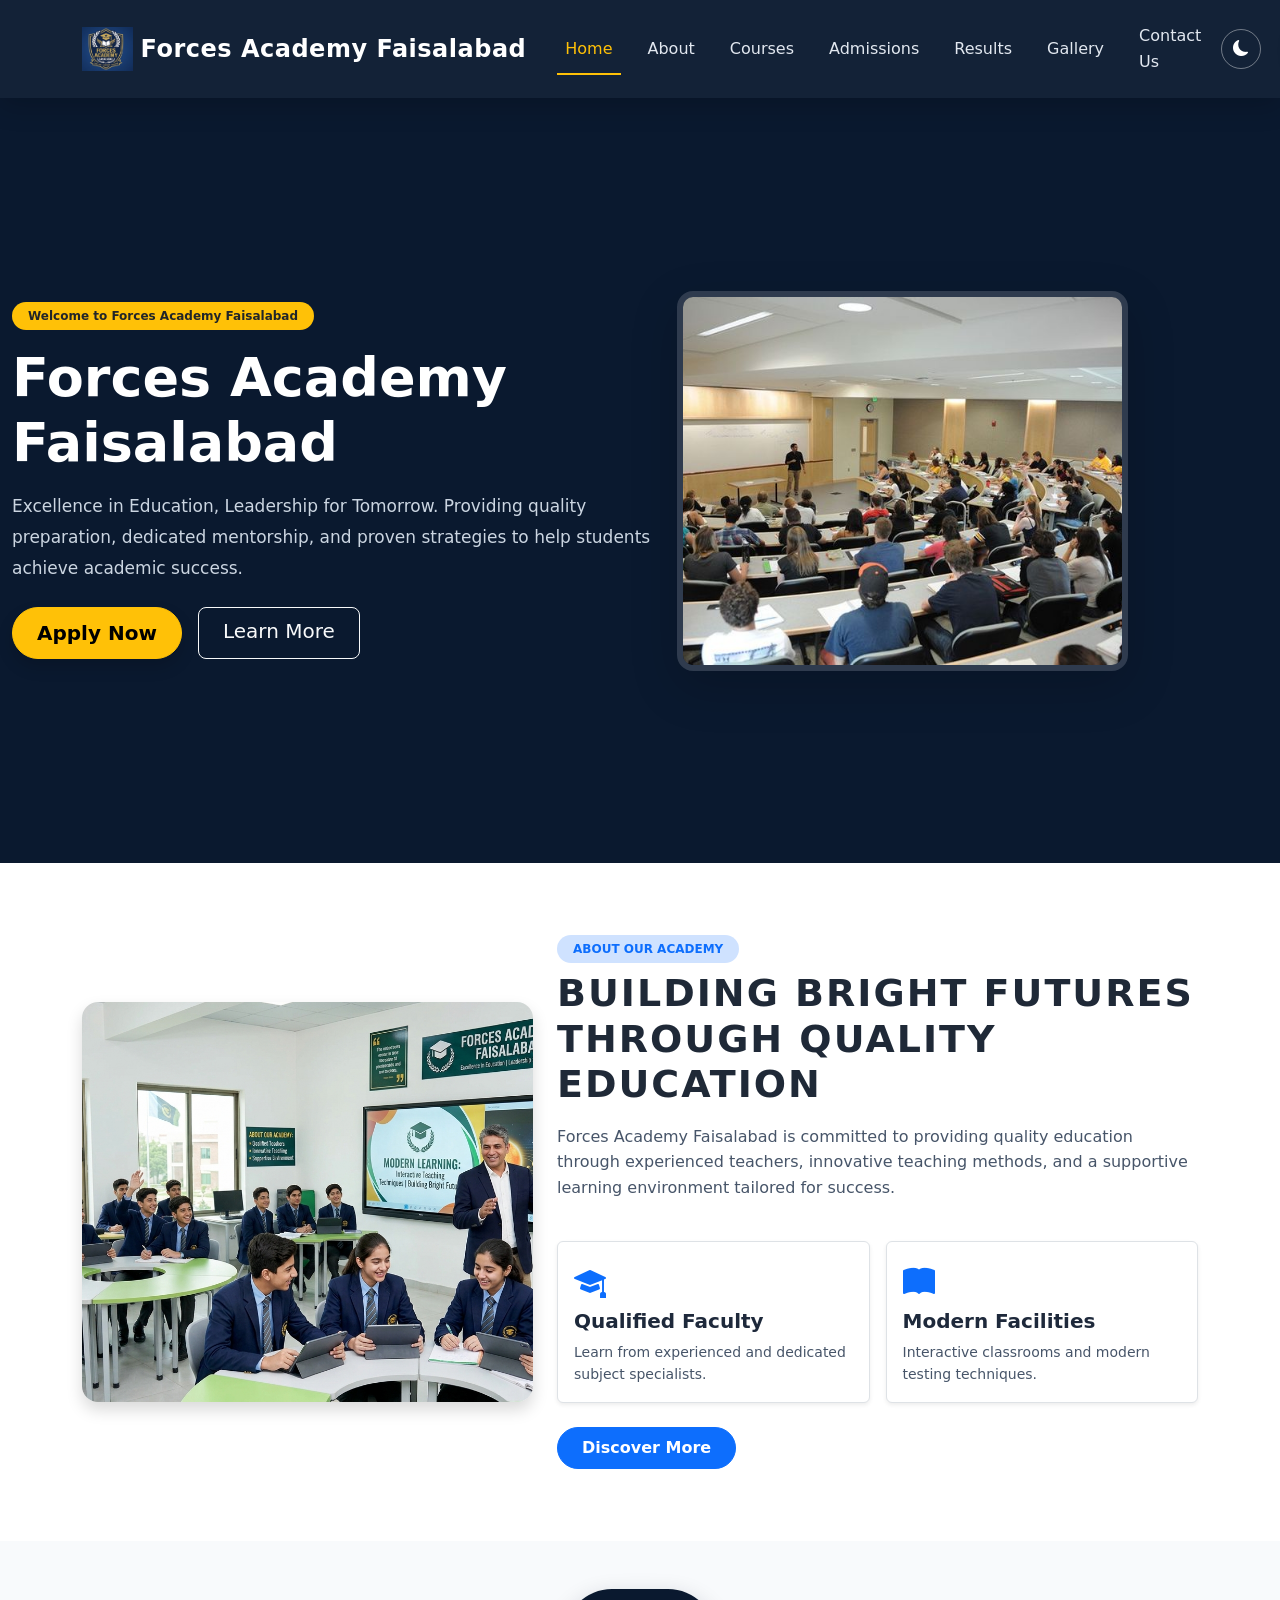
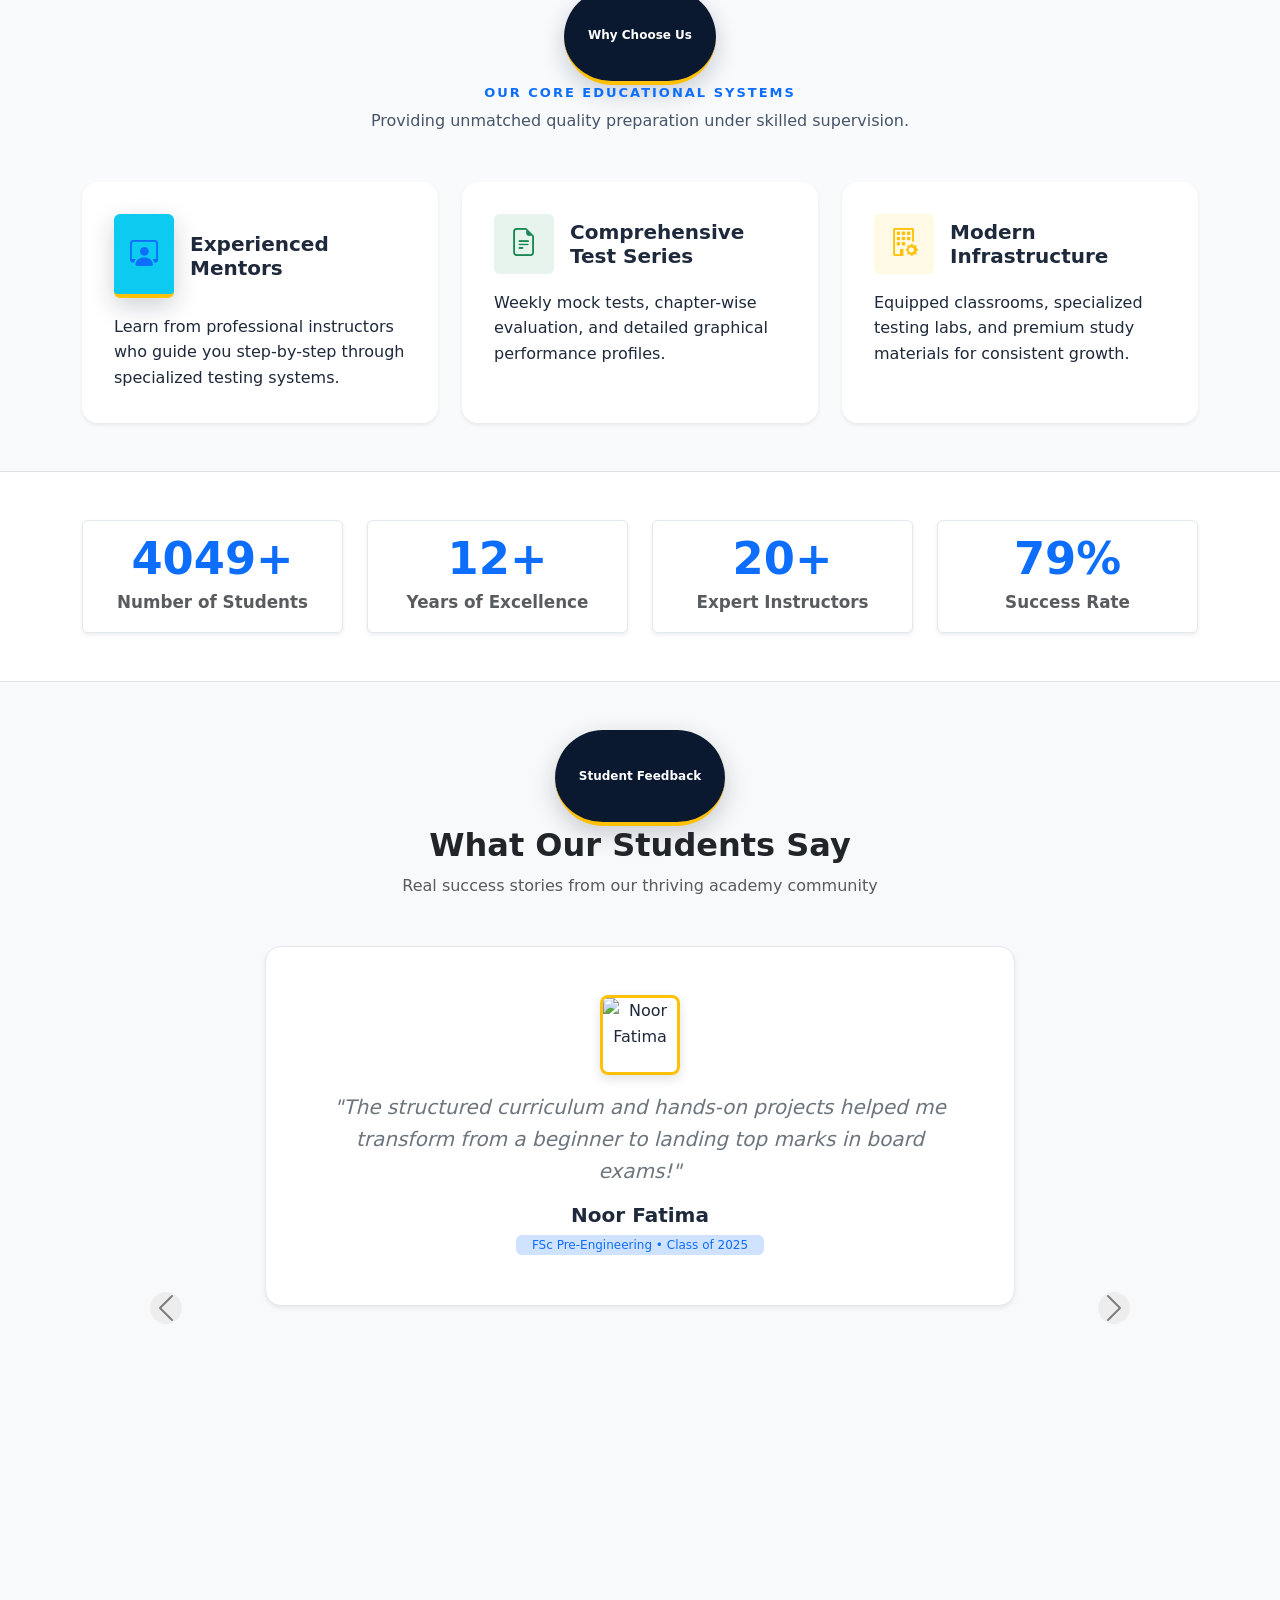
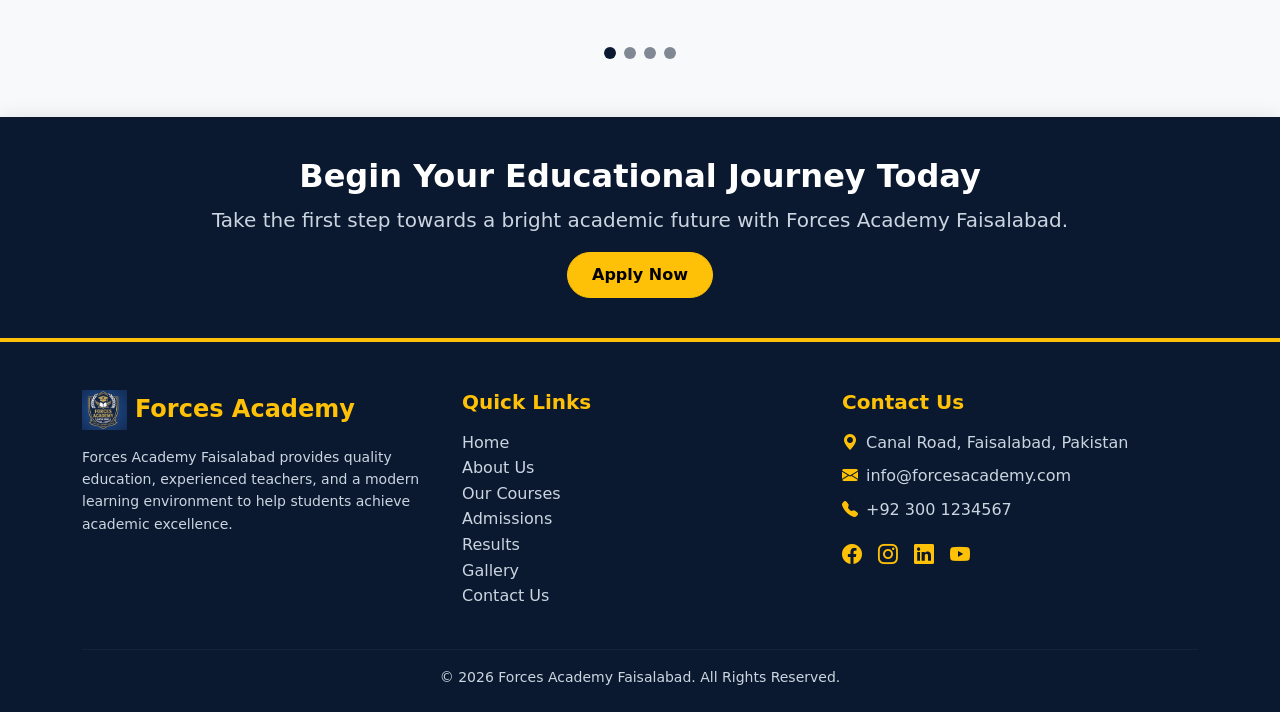
==== commit 875d74ea: "Fixed issues and improved website functionality." ====
--- a/index.html
+++ b/index.html
@@ -6,9 +6,20 @@
     <meta name="viewport" content="width=device-width, initial-scale=1.0">
     <title>Forces Academy Faisalabad | Home</title>
     
+    <meta name="description" content="Forces Academy Faisalabad offers premier preparation for military and defense initial entrance tests, ISSB, and officer entry exams. Experienced faculty and proven results.">
+    <meta name="keywords" content="Forces Academy, Faisalabad, Army Initial Test, ISSB Preparation, PAF Test Prep, Navy Entry Test, Defense Academy Pakistan">
+    <meta name="author" content="Forces Academy Faisalabad">
+    
+    <meta property="og:type" content="website">
+    <meta property="og:url" content="https://forcesacademy.com/index.html">
+    <meta property="og:title" content="Forces Academy Faisalabad | Home">
+    <meta property="og:description" content="Prepare for military entrance tests with expert coaching and comprehensive test series at Forces Academy Faisalabad.">
+    <meta property="og:image" content="images/logo.png">
+
     <link href="https://cdn.jsdelivr.net/npm/bootstrap@5.3.0/dist/css/bootstrap.min.css" rel="stylesheet">
     <link rel="stylesheet" href="https://cdn.jsdelivr.net/npm/bootstrap-icons@1.11.3/font/bootstrap-icons.min.css">
     <link rel="stylesheet" href="css/style.css">
+    <link href="js/script.js">
 </head>
 
 <body>
@@ -314,6 +325,6 @@
     </button>
 
     <script src="https://cdn.jsdelivr.net/npm/bootstrap@5.3.0/dist/js/bootstrap.bundle.min.js"></script>
-    <script src="script.js"></script>
+    <script src="js/script.js"></script>
 </body>
-</html>+</html>
--- a/css/style.css
+++ b/css/style.css
@@ -1,5 +1,5 @@
 /* ==========================================================================
-   1. GLOBAL RESET & DESIGN SYSTEM VARIABLES (Unified Professional Theme)
+   1. GLOBAL RESET & DESIGN SYSTEM VARIABLES
    ========================================================================== */
 :root {
     --primary-dark: #0a192f;   /* Deep Navy Blue (Navbar, Footer, Headers) */
@@ -7,7 +7,7 @@
     --brand-gold: #ffc107;     /* Golden Amber (Highlights, Hover States) */
     --light-bg: #f8fafc;       /* Clean Light Gray Background */
     --text-dark: #1e293b;      /* High-readability Dark Text */
-    --text-muted: #64748b;    /* Secondary Gray Text */
+    --text-muted: #64748b;     /* Secondary Gray Text */
     --card-shadow: 0 8px 25px rgba(0, 0, 0, 0.05);
     --hover-shadow: 0 20px 40px rgba(10, 25, 47, 0.15);
     --transition-smooth: all 0.35s cubic-bezier(0.25, 0.8, 0.25, 1);
@@ -36,7 +36,7 @@
    2. NAVBAR COMPONENT & STICKY NAVIGATION
    ========================================================================== */
 .navbar {
-    background: rgba(10, 25, 47, 0.96) !important; /* Deep Navy Background */
+    background: rgba(10, 25, 47, 0.96) !important;
     backdrop-filter: blur(15px);
     padding: 14px 0;
     transition: var(--transition-smooth);
@@ -110,7 +110,7 @@
     box-shadow: 0 10px 20px rgba(13, 110, 253, 0.25);
 }
 
-.btn-warning {
+.btn-warning, .badge-gold {
     background-color: var(--brand-gold) !important;
     border-color: var(--brand-gold) !important;
     color: #000000 !important;
@@ -130,13 +130,13 @@
 }
 
 .page-header {
-    background-color: #ffffff !important;
-    color: var(--primary-dark) !important;
+    background-color: #ffffff;
+    color: var(--primary-dark);
     border-bottom: 1px solid #e2e8f0;
     padding: 60px 0;
 }
 
-.section-title {
+.section-title, .section-heading {
     color: var(--accent-blue);
     font-weight: 700;
     letter-spacing: 2px;
@@ -146,8 +146,12 @@
     margin-bottom: 8px;
 }
 
-/* ==========================================================================
-   4. INDEX (HOME) HERO & CAROUSEL SECTION
+.section-subtitle, .section-desc, .feature-desc {
+    color: #475569;
+}
+
+/* ==========================================================================
+   4. INDEX (HOME) HERO SECTION - DARK NAVY BACKGROUND & HIGH CONTRAST TEXT
    ========================================================================== */
 #hero {
     min-height: 85vh;
@@ -155,10 +159,9 @@
     align-items: center;
     position: relative;
     overflow: hidden;
-    background: linear-gradient(rgba(10, 25, 47, 0.88), rgba(17, 34, 64, 0.82)), 
-                url("https://images.unsplash.com/photo-1523050854058-8df90110c9f1?q=80&w=1200") no-repeat center center;
-    background-size: cover;
-    color: #ffffff;
+    background-color: #0a192f !important; /* Deep Navy Blue Theme Background */
+    color: #ffffff !important;
+    padding: 60px 0;
 }
 
 .hero-text h1 {
@@ -166,13 +169,14 @@
     font-weight: 800;
     line-height: 1.2;
     margin-bottom: 25px;
+    color: #ffffff !important; /* Bright White Heading */
     animation: fadeInUp 0.7s ease-out forwards;
 }
 
 .hero-text p {
     font-size: 17px;
     line-height: 1.8;
-    color: #e2e8f0;
+    color: #cbd5e1 !important; /* Readable Light Gray Paragraph Text */
     margin-bottom: 30px;
     animation: fadeInUp 0.7s ease-out 0.2s forwards;
 }
@@ -205,24 +209,26 @@
     backdrop-filter: blur(5px);
     border-left: 5px solid var(--brand-gold);
     text-align: left;
+    color: #ffffff;
 }
 
 /* ==========================================================================
    5. CARDS, GRID MODULES & ABOUT SECTION
    ========================================================================== */
-.card, .custom-card {
+.card, .custom-card, .why-card {
     background: #ffffff;
-    border: none !important;
-    border-radius: 16px !important;
+    border: 1px solid #e2e8f0;
+    border-radius: 16px;
     box-shadow: var(--card-shadow);
     transition: var(--transition-smooth);
     overflow: hidden;
     height: 100%;
-}
-
-.card:hover, .custom-card:hover {
+    color: var(--text-dark);
+}
+
+.card:hover, .custom-card:hover, .why-card:hover {
     transform: translateY(-8px);
-    box-shadow: var(--hover-shadow) !important;
+    box-shadow: var(--hover-shadow);
 }
 
 .card-img-top {
@@ -285,6 +291,15 @@
     transition: var(--transition-smooth);
 }
 
+.why-choose-section .icon-wrapper {
+    width: 60px;
+    height: 60px;
+    display: flex;
+    align-items: center;
+    justify-content: center;
+    flex-shrink: 0;
+}
+
 /* Team Section Cards */
 .team-card {
     border: 1px solid #eef2f6;
@@ -334,8 +349,17 @@
 }
 
 .gallery-card {
-    transition: opacity 0.4s ease, transform 0.4s cubic-bezier(0.4, 0, 0.2, 1);
+    transition: transform 0.3s ease, opacity 0.3s ease;
+    border-radius: 12px;
+    overflow: hidden;
     will-change: opacity, transform;
+}
+
+.gallery-card img {
+    border-radius: 12px 12px 0 0;
+    object-fit: cover;
+    width: 100%;
+    height: 220px;
 }
 
 .gallery-item {
@@ -457,6 +481,27 @@
     transform: scale(1.15);
 }
 
+.table .badge {
+    display: inline-flex !important;
+    align-items: center !important;
+    justify-content: center !important;
+    width: 36px !important;
+    height: 36px !important;
+    padding: 0 !important;
+    font-size: 0.95rem !important;
+    font-weight: 700 !important;
+    border-radius: 50% !important;
+    box-shadow: none !important;
+    outline: none !important;
+    border: none !important;
+}
+
+.badge-gold {
+    background-color: var(--brand-gold) !important;
+    color: #000000 !important;
+    box-shadow: none !important;
+}
+
 /* ==========================================================================
    8. STATISTICS SECTION & COUNTERS
    ========================================================================== */
@@ -476,6 +521,7 @@
 
 .stat-card {
     background: #ffffff;
+    border: 1px solid #e2e8f0;
     padding: 35px 20px;
     border-radius: 16px;
     box-shadow: var(--card-shadow);
@@ -502,16 +548,16 @@
 }
 
 /* ==========================================================================
-   9. TESTIMONIALS SECTION & CAROUSEL (FIXED CIRCLE SIZE)
+   9. TESTIMONIALS SECTION & CAROUSEL
    ========================================================================== */
 .testimonial-card {
     background: #ffffff;
+    border: 1px solid #e2e8f0;
     max-width: 750px;
     margin: 0 auto;
     padding: 2.5rem 2rem;
     border-radius: 16px;
     box-shadow: var(--card-shadow);
-    border: 1px solid #e2e8f0;
     text-align: center;
     transition: var(--transition-smooth);
 }
@@ -520,7 +566,6 @@
     box-shadow: var(--hover-shadow);
 }
 
-/* Profile Image Strict Dimensioning to Fix Oversized Circle Issue */
 .testimonial-card .testimonial-img,
 .testimonial-img {
     width: 80px !important;
@@ -592,7 +637,7 @@
 #backToTopBtn:hover {
     background-color: #e0a800;
     transform: translateY(-4px) scale(1.05);
-    box-shadow: 0 8px 20px rgba(0, 0, 0, 0.25);
+    box-shadow: 0 8px 20px rgba(255, 193, 7, 0.25);
 }
 
 /* ==========================================================================
@@ -670,7 +715,7 @@
 }
 
 /* ==========================================================================
-   13. DARK MODE SYSTEM (DAY 1 SETUP)
+   13. DARK MODE TOGGLE & MASTER OVERRIDES
    ========================================================================== */
 #darkModeToggle {
     border-color: rgba(255, 255, 255, 0.4);
@@ -689,111 +734,158 @@
     color: var(--primary-dark);
 }
 
-body.dark-mode {
+/* Body & Main Backgrounds */
+body.dark-mode,
+body.dark-mode main,
+body.dark-mode section,
+body.dark-mode header,
+body.dark-mode .bg-white,
+body.dark-mode .bg-light,
+body.dark-mode .about-section,
+body.dark-mode .stats-section,
+body.dark-mode .page-header {
     background-color: #0f172a !important;
-    color: #f8fafc !important;
-}
-
+    color: #ffffff !important;
+}
+
+/* Cards, Tables, Modals & Dropdowns */
 body.dark-mode .card,
 body.dark-mode .custom-card,
+body.dark-mode .why-card,
 body.dark-mode .stat-card,
 body.dark-mode .feature-box,
 body.dark-mode .testimonial-card,
-body.dark-mode .about-section,
-body.dark-mode .page-header {
+body.dark-mode .team-card,
+body.dark-mode .modal-content,
+body.dark-mode .dropdown-menu,
+body.dark-mode .accordion-item,
+body.dark-mode .list-group-item,
+body.dark-mode table,
+body.dark-mode tr,
+body.dark-mode td,
+body.dark-mode th {
     background-color: #1e293b !important;
-    color: #f8fafc !important;
     border-color: #334155 !important;
-}
-
-body.dark-mode h1, 
-body.dark-mode h2, 
-body.dark-mode h3, 
-body.dark-mode h4, 
-body.dark-mode h5, 
+    color: #ffffff !important;
+}
+
+/* Headings in Dark Mode */
+body.dark-mode h1,
+body.dark-mode h2,
+body.dark-mode h3,
+body.dark-mode h4,
+body.dark-mode h5,
 body.dark-mode h6,
+body.dark-mode .display-1,
+body.dark-mode .display-2,
+body.dark-mode .display-3,
+body.dark-mode .display-4,
+body.dark-mode .card-title,
 body.dark-mode .about-section h2 {
     color: #ffffff !important;
 }
 
+/* Body Text & Paragraphs */
+body.dark-mode p,
+body.dark-mode span,
+body.dark-mode li,
+body.dark-mode label,
+body.dark-mode td,
+body.dark-mode th,
+body.dark-mode small,
+body.dark-mode b,
+body.dark-mode strong,
+body.dark-mode .card-text,
+body.dark-mode .section-subtitle,
+body.dark-mode .section-desc,
+body.dark-mode .feature-desc,
 body.dark-mode .stat-label,
-body.dark-mode .text-muted {
+body.dark-mode .text-dark,
+body.dark-mode .text-black,
+body.dark-mode .text-body {
+    color: #f1f5f9 !important;
+}
+
+/* Muted / Secondary Text */
+body.dark-mode .text-muted,
+body.dark-mode .text-secondary {
     color: #94a3b8 !important;
 }
 
+/* Form Controls */
+body.dark-mode .form-control,
+body.dark-mode .form-select,
+body.dark-mode .input-group-text {
+    background-color: #0f172a !important;
+    color: #ffffff !important;
+    border-color: #334155 !important;
+}
+
+body.dark-mode .form-control::placeholder {
+    color: #94a3b8 !important;
+}
+
+/* Accordion Active State */
+body.dark-mode .accordion-button {
+    background-color: #1e293b !important;
+    color: #ffffff !important;
+}
+
+body.dark-mode .accordion-button:not(.collapsed) {
+    background-color: #334155 !important;
+    color: #38bdf8 !important;
+}
+
+/* Inline Links */
+body.dark-mode a:not(.btn):not(.nav-link) {
+    color: #38bdf8 !important;
+}
+/* ==========================================================================
+   FIX: COURSE & CARD BADGES UNIFORM SIZING (3rd Badge Matching Style)
+   ========================================================================== */
+
+/* Cards ke andar standard text badges ko clean horizontal pill banayein */
+.card .badge, 
+.custom-card .badge, 
+.why-card .badge {
+    display: inline-block !important;
+    width: auto !important;
+    height: auto !important;
+    min-width: unset !important;
+    min-height: unset !important;
+    padding: 6px 16px !important;
+    font-size: 0.85rem !important;
+    font-weight: 600 !important;
+    border-radius: 20px !important;
+    box-shadow: none !important;
+    outline: none !important;
+    border: none !important;
+    text-align: center !important;
+    letter-spacing: 0.3px !important;
+}
+
+/* Specific Badge Background Colors Fix */
+.badge-info, 
+.badge-intermediate,
+.card .bg-info,
+.card .bg-primary {
+    background-color: #0dcaf0 !important; /* Clean cyan/light blue matching 3rd badge */
+    color: #000000 !important;
+}
+
+/* Force Table Badges to stay Round (Counter Numbers Only) */
+.table .badge {
+    display: inline-flex !important;
+    align-items: center !important;
+    justify-content: center !important;
+    width: 36px !important;
+    height: 36px !important;
+    padding: 0 !important;
+    border-radius: 50% !important;
+}
 /* ==========================================================================
    14. KEYFRAME ANIMATIONS & RESPONSIVE QUERIES
    ========================================================================== */
-@keyframes fadeInUp {
-    from {
-        opacity: 0;
-        transform: translateY(20px);
-    }
-    to {
-        opacity: 1;
-        transform: translateY(0);
-    }
-}
-
-@keyframes fadeIn {
-    from { opacity: 0; }
-    to { opacity: 1; }
-}
-
-.animate-header { animation: fadeInUp 0.6s ease-out forwards; }
-.animate-filters { animation: fadeInUp 0.6s ease-out 0.2s forwards; opacity: 0; }
-.animate-table { animation: fadeIn 0.8s ease-out 0.4s forwards; opacity: 0; }
-
-@media (max-width: 768px) {
-    #hero {
-        padding: 2.5rem 0 3.5rem 0;
-        text-align: center;
-    }
-    .stat-number {
-        font-size: 2.25rem;
-    }
-    .testimonial-card {
-        padding: 1.5rem 1rem;
-    }
-}
-
-@media (max-width: 576px) {
-    .stats-section {
-        padding: 45px 15px;
-    }
-    .stat-card {
-        padding: 20px !important;
-    }
-    .stat-number {
-        font-size: 2rem;
-    }
-    .stat-label {
-        font-size: 0.95rem;
-    }
-    .carousel-control-prev,
-    .carousel-control-next {
-        display: none;
-    }
-    #backToTopBtn {
-        bottom: 20px;
-        right: 20px;
-        width: 42px;
-        height: 42px;
-    }
-}
-/* ==========================================
-   PAGE ANIMATIONS & UTILITIES
-   ========================================== */
-
-@keyframes fadeIn {
-    from {
-        opacity: 0;
-    }
-    to {
-        opacity: 1;
-    }
-}
-
 @keyframes fadeInUp {
     from {
         opacity: 0;
@@ -805,14 +897,17 @@
     }
 }
 
-.animate-fade-in {
-    animation: fadeIn 1s ease-out forwards;
-}
-
-.animate-slide-up {
-    opacity: 0;
-    animation: fadeInUp 0.8s cubic-bezier(0.25, 0.8, 0.25, 1) forwards;
-}
+@keyframes fadeIn {
+    from { opacity: 0; }
+    to { opacity: 1; }
+}
+
+.animate-fade-in { animation: fadeIn 1s ease-out forwards; }
+.animate-slide-up { opacity: 0; animation: fadeInUp 0.8s cubic-bezier(0.25, 0.8, 0.25, 1) forwards; }
+
+.animate-header { animation: fadeInUp 0.6s ease-out forwards; }
+.animate-filters { animation: fadeInUp 0.6s ease-out 0.2s forwards; opacity: 0; }
+.animate-table { animation: fadeIn 0.8s ease-out 0.4s forwards; opacity: 0; }
 
 /* Staggered Delays */
 .delay-1 { animation-delay: 0.1s; }
@@ -820,80 +915,41 @@
 .delay-3 { animation-delay: 0.3s; }
 .delay-4 { animation-delay: 0.4s; }
 .delay-5 { animation-delay: 0.5s; }
-/* ==========================================
-   ABOUT SECTION & FEATURE BOXES STYLING
-   ========================================== */
-.feature-box {
-    background-color: #ffffff;
-    border-color: #e2e8f0 !important;
-    transition: var(--transition-smooth);
-}
-
-.section-heading,
-.feature-title {
-    color: #1e293b;
-}
-
-.section-desc,
-.feature-desc {
-    color: #64748b;
-}
-
-/* Dark Mode Overrides for Feature Boxes */
-body.dark-mode .feature-box {
-    background-color: #1e293b !important;
-    border-color: #334155 !important;
-}
-
-body.dark-mode .section-heading,
-body.dark-mode .feature-title {
-    color: #f8fafc !important;
-}
-
-body.dark-mode .section-desc,
-body.dark-mode .feature-desc {
-    color: #94a3b8 !important;
-}
-/* ==========================================
-   WHY CHOOSE US - LIGHT & DARK MODE FIX
-   ========================================== */
-
-/* Light Mode Default Styles */
-.why-choose-section {
-    background-color: #f8fafc;
-}
-.why-card {
-    background-color: #ffffff !important;
-    border: 1px solid #e2e8f0 !important;
-}
-.why-choose-section .section-title {
-    color: #0f172a;
-}
-.why-choose-section .section-subtitle,
-.why-card .card-text {
-    color: #64748b;
-}
-.why-card .card-title {
-    color: #1e293b;
-}
-
-/* Dark Mode Overrides (High Specificity) */
-body.dark-mode .why-choose-section {
-    background-color: #0f172a !important;
-}
-body.dark-mode .why-choose-section .section-title {
-    color: #ffffff !important;
-}
-body.dark-mode .why-choose-section .section-subtitle {
-    color: #cbd5e1 !important;
-}
-body.dark-mode .why-card {
-    background-color: #1e293b !important;
-    border: 1px solid #334155 !important;
-}
-body.dark-mode .why-card .card-title {
-    color: #f8fafc !important;
-}
-body.dark-mode .why-card .card-text {
-    color: #94a3b8 !important;
+
+@media (max-width: 768px) {
+    #hero {
+        padding: 2.5rem 0 3.5rem 0;
+        text-align: center;
+    }
+    .stat-number {
+        font-size: 2.25rem;
+    }
+    .testimonial-card {
+        padding: 1.5rem 1rem;
+    }
+}
+
+@media (max-width: 576px) {
+    .stats-section {
+        padding: 45px 15px;
+    }
+    .stat-card {
+        padding: 20px !important;
+    }
+    .stat-number {
+        font-size: 2rem;
+    }
+    .stat-label {
+        font-size: 0.95rem;
+    }
+    .carousel-control-prev,
+    .carousel-control-next {
+        display: none;
+    }
+    #backToTopBtn {
+        bottom: 20px;
+        right: 20px;
+        width: 42px;
+        height: 42px;
+    }
 }
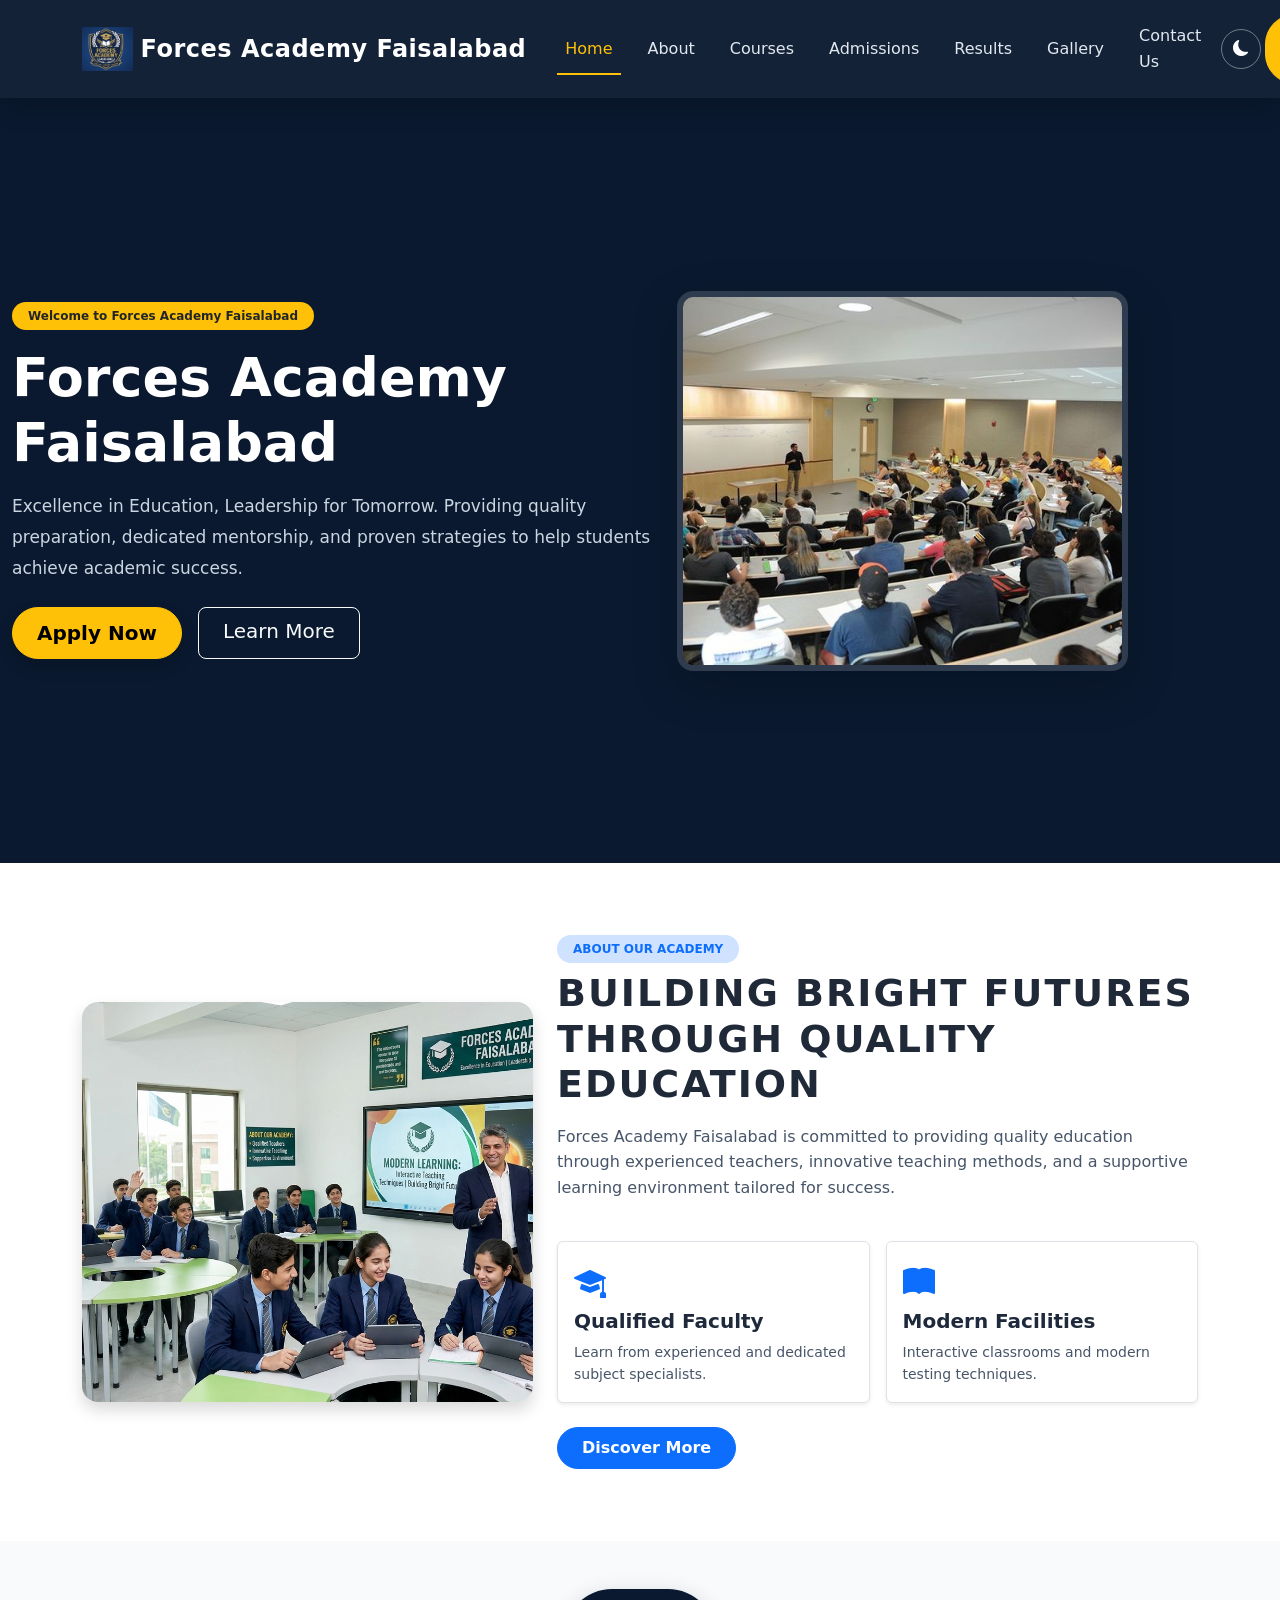
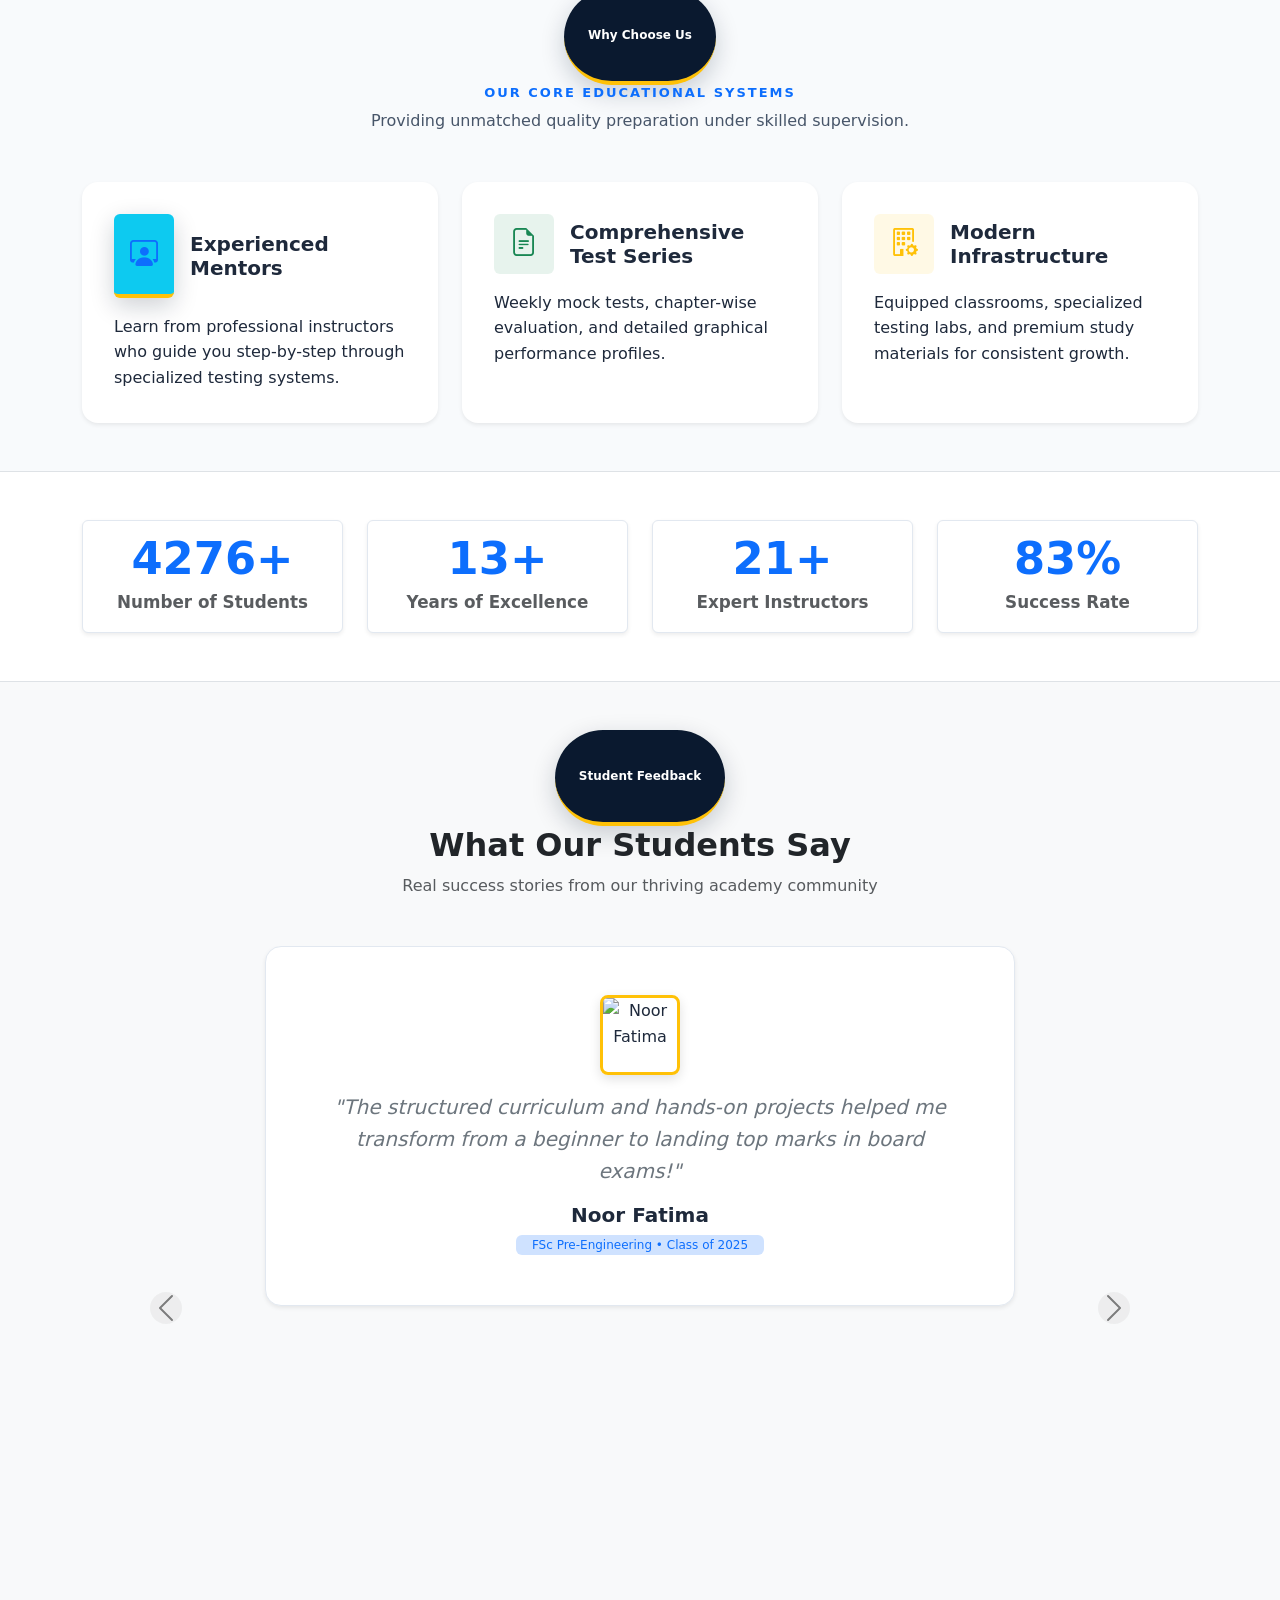
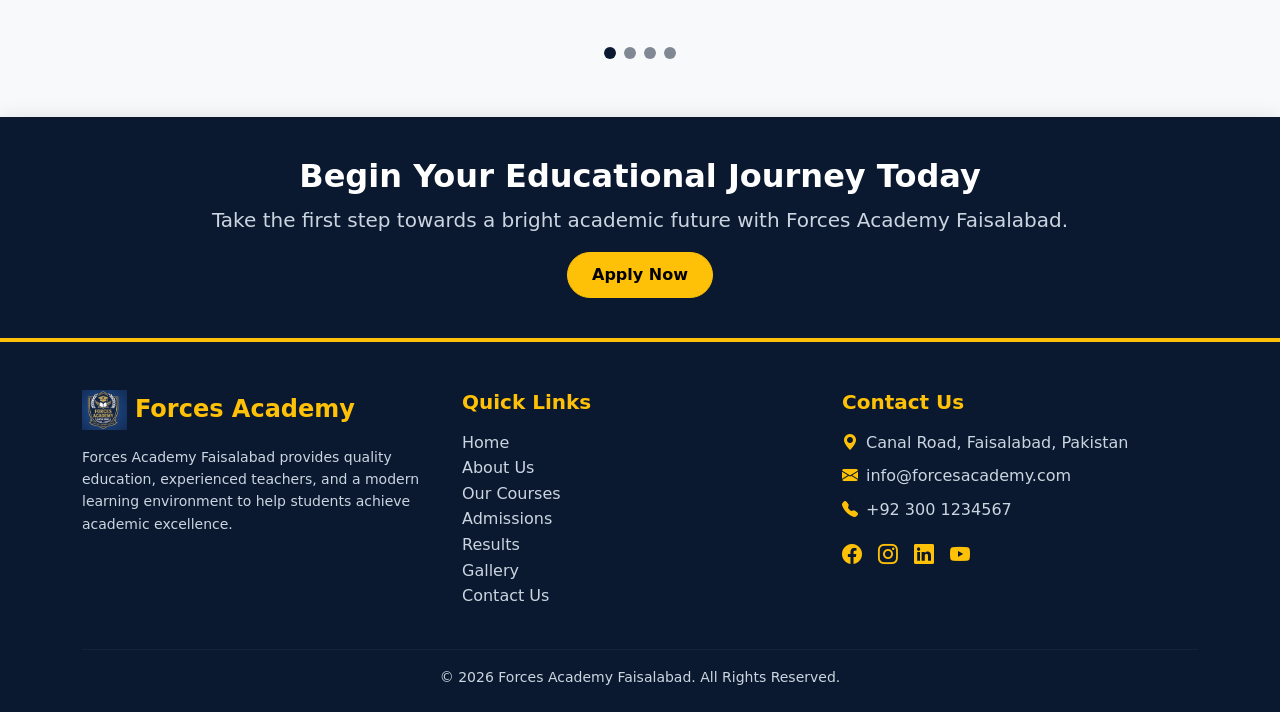
==== commit 0eb040bf: "Prepared Student Portal integration for LMS connection" ====
--- a/index.html
+++ b/index.html
@@ -49,9 +49,9 @@
                         </button>
                     </li>
 
-                    <li class="nav-item ms-lg-3 mt-3 mt-lg-0">
-                        <a href="#" class="btn btn-warning px-4 fw-semibold shadow-sm text-dark">Student Portal</a>
-                    </li>
+                    <a class="btn btn-warning fw-semibold px-3" href="#">
+                        Student Portal
+                    </a>
                 </ul>
             </div>
         </div>
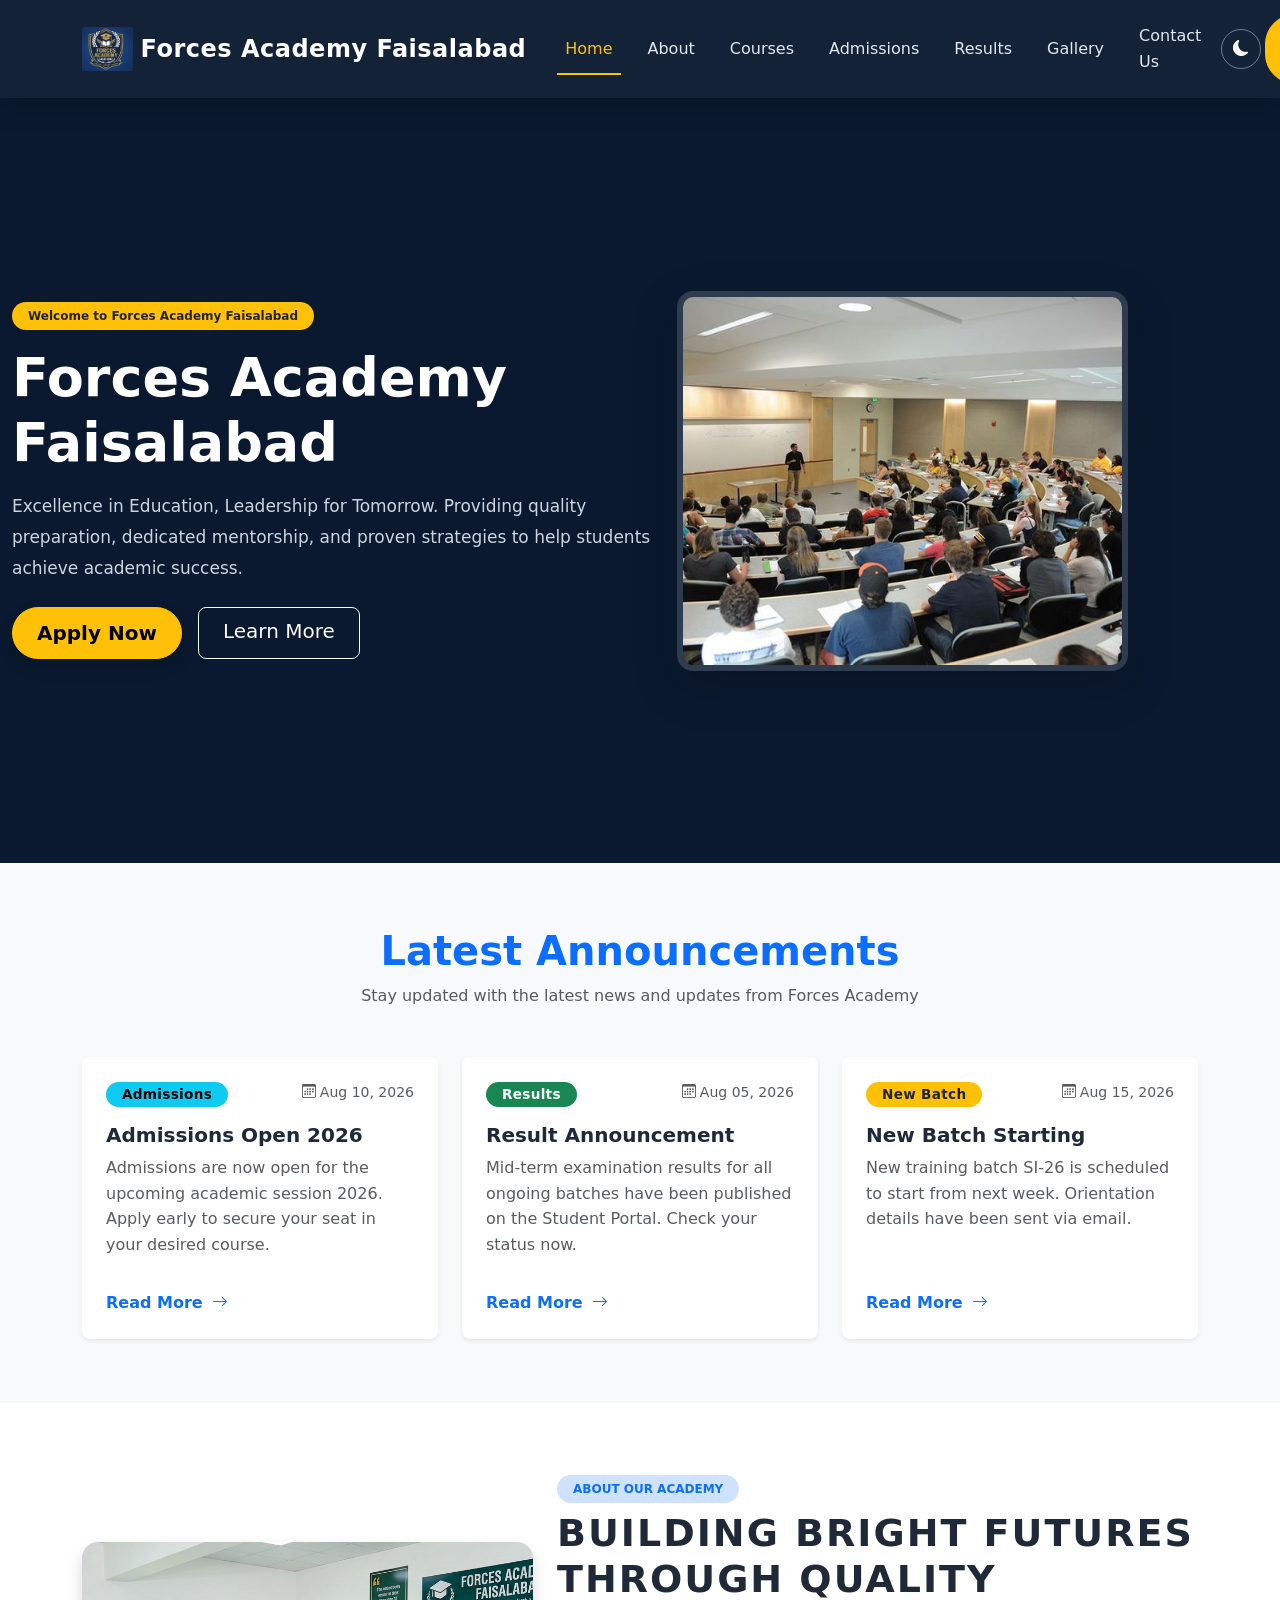
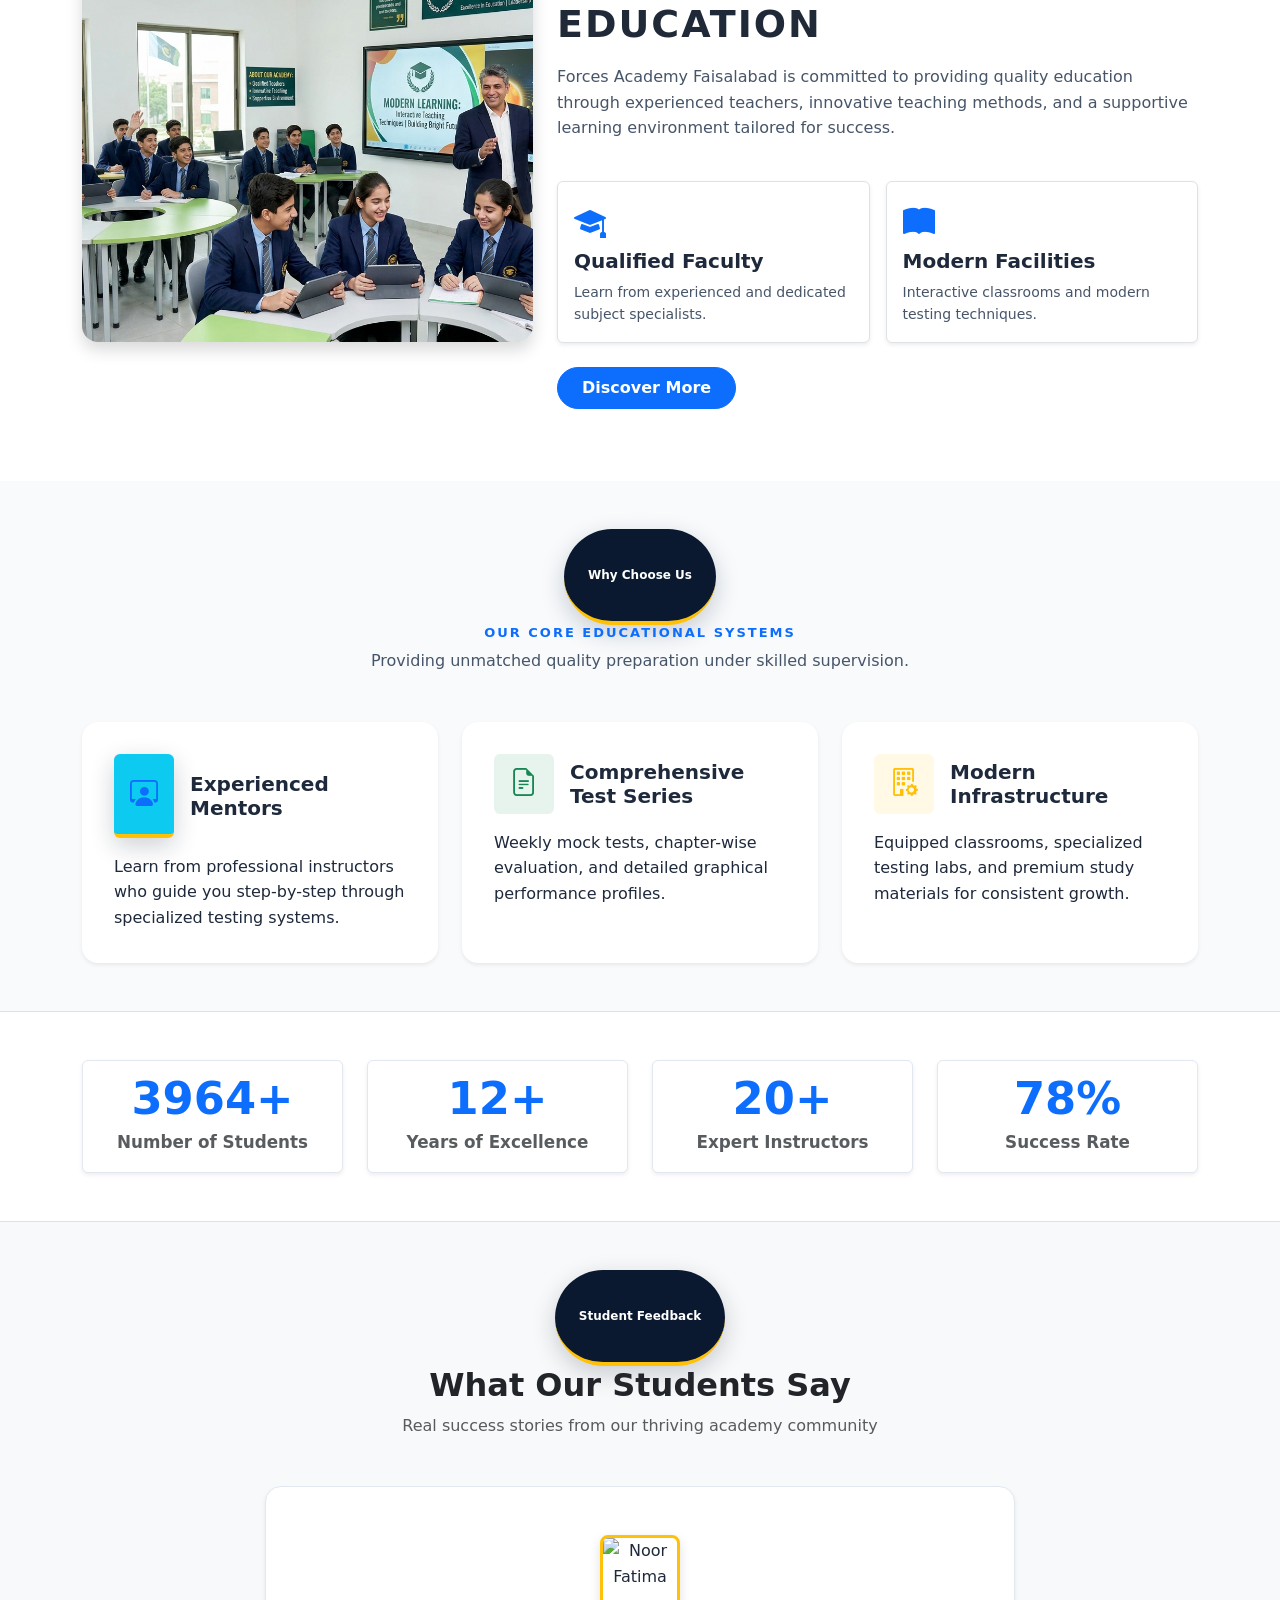
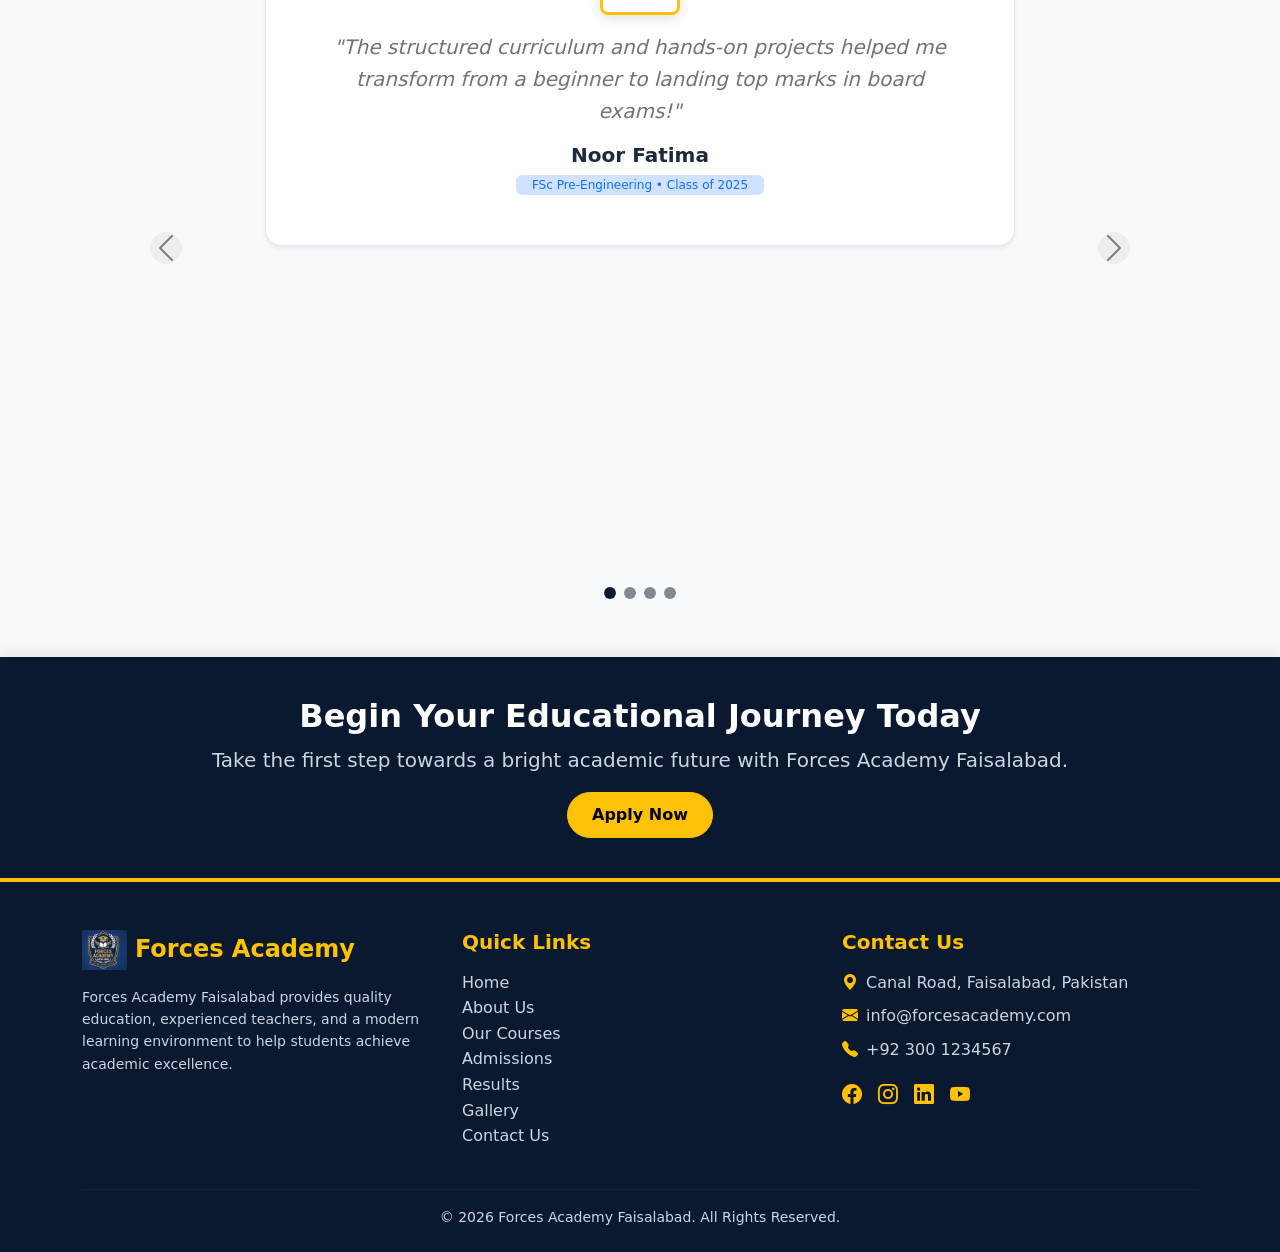
==== commit acdfd68c: "Added Latest Announcements section to Home page" ====
--- a/index.html
+++ b/index.html
@@ -49,7 +49,7 @@
                         </button>
                     </li>
 
-                    <a class="btn btn-warning fw-semibold px-3" href="#">
+                    <a class="btn btn-warning fw-semibold px-3" href="http://ramish.great-site.net/login.php">
                         Student Portal
                     </a>
                 </ul>
@@ -77,6 +77,81 @@
             </div>
         </div>
     </section>
+    <!-- ========================================== -->
+<!-- LATEST ANNOUNCEMENTS SECTION               -->
+<!-- ========================================== -->
+<section class="py-5 bg-light" id="announcements">
+  <div class="container py-3">
+    
+    <!-- Section Heading -->
+    <div class="text-center mb-5">
+      <h2 class="fw-bold text-primary display-6">Latest Announcements</h2>
+      <p class="text-muted">Stay updated with the latest news and updates from Forces Academy</p>
+    </div>
+
+    <!-- Announcement Cards Row -->
+    <div class="row g-4">
+      
+      <!-- Card 1: Admissions Open 2026 -->
+      <div class="col-md-4">
+        <div class="card h-100 shadow-sm border-0 rounded-3">
+          <div class="card-body p-4 d-flex flex-column">
+            <div class="mb-2">
+              <span class="badge bg-primary px-3 py-2 rounded-pill">Admissions</span>
+              <small class="text-muted ms-2 float-end"><i class="bi bi-calendar3 me-1"></i>Aug 10, 2026</small>
+            </div>
+            <h5 class="card-title fw-bold mt-2">Admissions Open 2026</h5>
+            <p class="card-text text-muted flex-grow-1">
+              Admissions are now open for the upcoming academic session 2026. Apply early to secure your seat in your desired course.
+            </p>
+            <a href="admissions.html" class="text-primary fw-semibold text-decoration-none mt-3">
+              Read More <i class="bi bi-arrow-right ms-1"></i>
+            </a>
+          </div>
+        </div>
+      </div>
+
+      <!-- Card 2: Result Announcement -->
+      <div class="col-md-4">
+        <div class="card h-100 shadow-sm border-0 rounded-3">
+          <div class="card-body p-4 d-flex flex-column">
+            <div class="mb-2">
+              <span class="badge bg-success px-3 py-2 rounded-pill">Results</span>
+              <small class="text-muted ms-2 float-end"><i class="bi bi-calendar3 me-1"></i>Aug 05, 2026</small>
+            </div>
+            <h5 class="card-title fw-bold mt-2">Result Announcement</h5>
+            <p class="card-text text-muted flex-grow-1">
+              Mid-term examination results for all ongoing batches have been published on the Student Portal. Check your status now.
+            </p>
+            <a href="results.html" class="text-primary fw-semibold text-decoration-none mt-3">
+              Read More <i class="bi bi-arrow-right ms-1"></i>
+            </a>
+          </div>
+        </div>
+      </div>
+
+      <!-- Card 3: New Batch Starting -->
+      <div class="col-md-4">
+        <div class="card h-100 shadow-sm border-0 rounded-3">
+          <div class="card-body p-4 d-flex flex-column">
+            <div class="mb-2">
+              <span class="badge bg-warning text-dark px-3 py-2 rounded-pill">New Batch</span>
+              <small class="text-muted ms-2 float-end"><i class="bi bi-calendar3 me-1"></i>Aug 15, 2026</small>
+            </div>
+            <h5 class="card-title fw-bold mt-2">New Batch Starting</h5>
+            <p class="card-text text-muted flex-grow-1">
+              New training batch SI-26 is scheduled to start from next week. Orientation details have been sent via email.
+            </p>
+            <a href="courses.html" class="text-primary fw-semibold text-decoration-none mt-3">
+              Read More <i class="bi bi-arrow-right ms-1"></i>
+            </a>
+          </div>
+        </div>
+      </div>
+
+    </div>
+  </div>
+</section>
 
  <section class="about-section py-5">
     <div class="container py-4">
--- a/css/style.css
+++ b/css/style.css
@@ -210,6 +210,16 @@
     border-left: 5px solid var(--brand-gold);
     text-align: left;
     color: #ffffff;
+}
+
+/* Card Hover Effect */
+#announcements .card {
+  transition: transform 0.3s ease, box-shadow 0.3s ease;
+}
+
+#announcements .card:hover {
+  transform: translateY(-5px);
+  box-shadow: 0 10px 20px rgba(0, 0, 0, 0.12) !important;
 }
 
 /* ==========================================================================
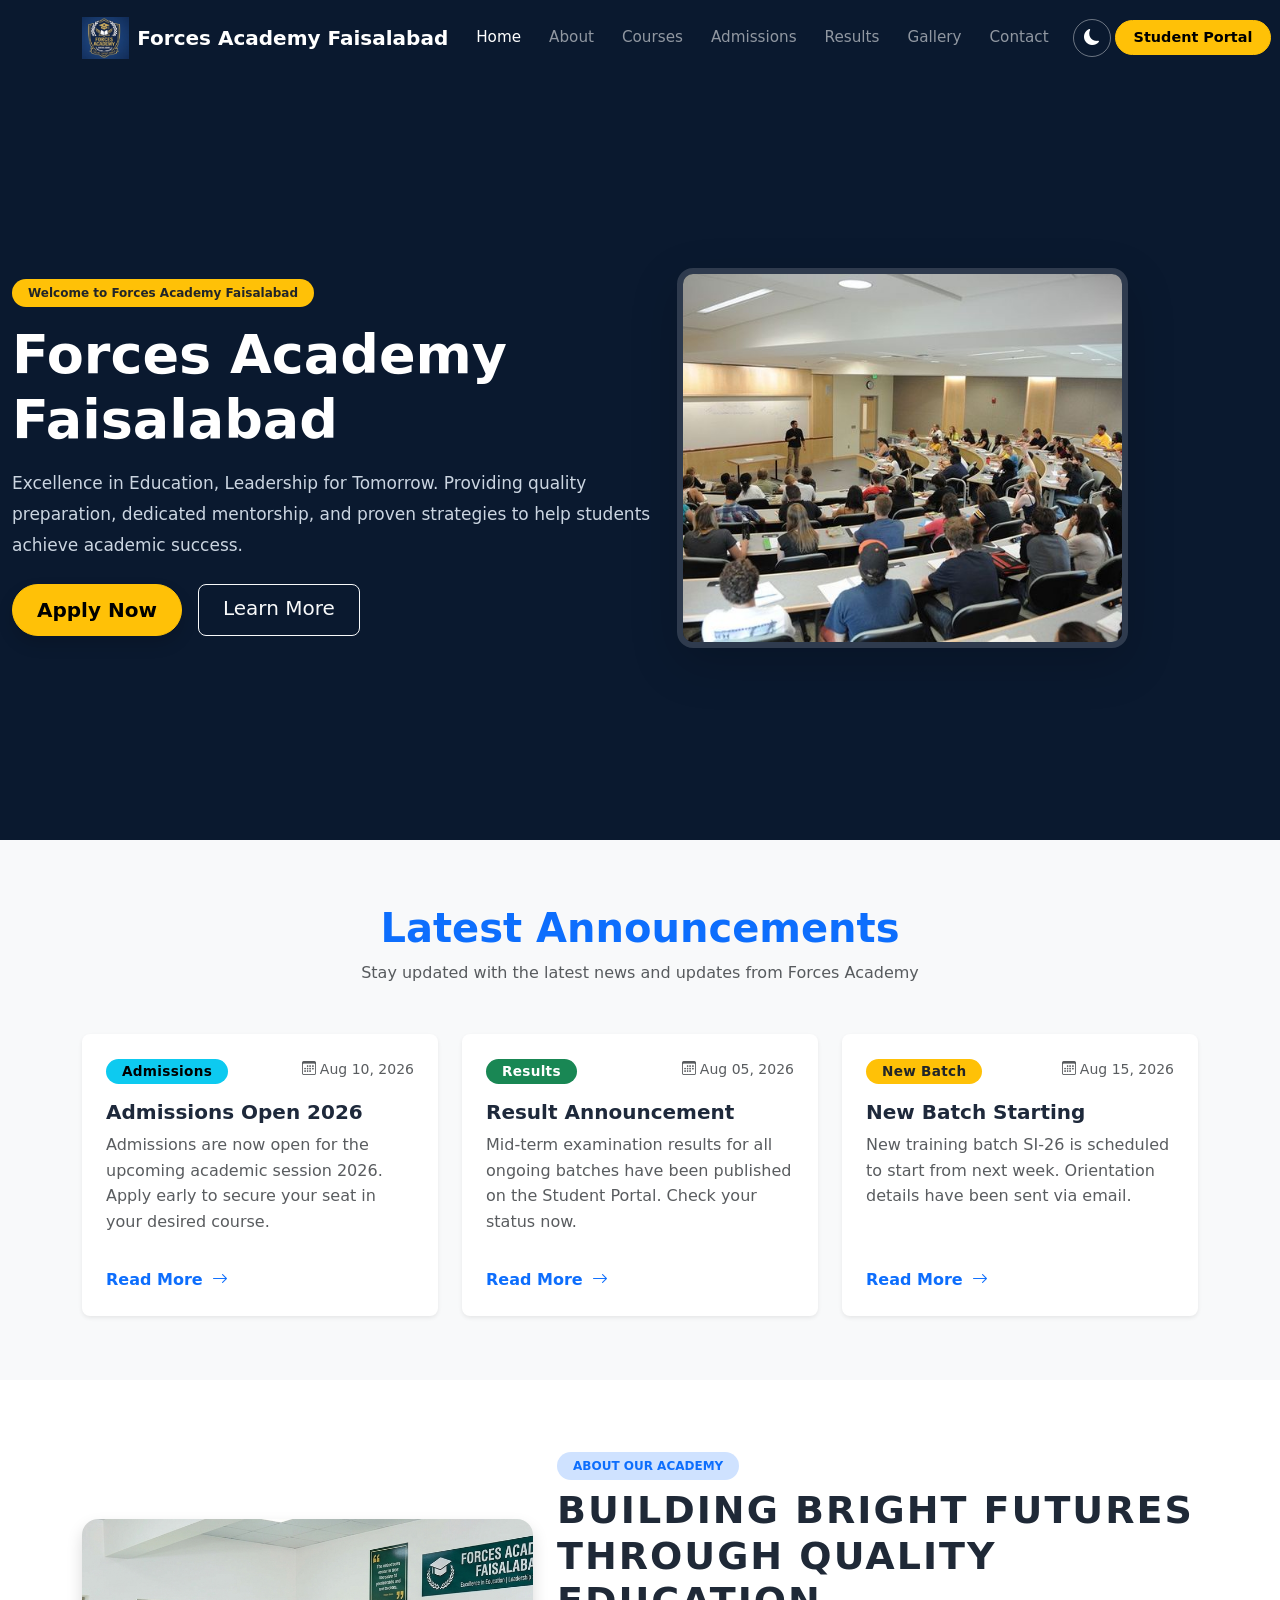
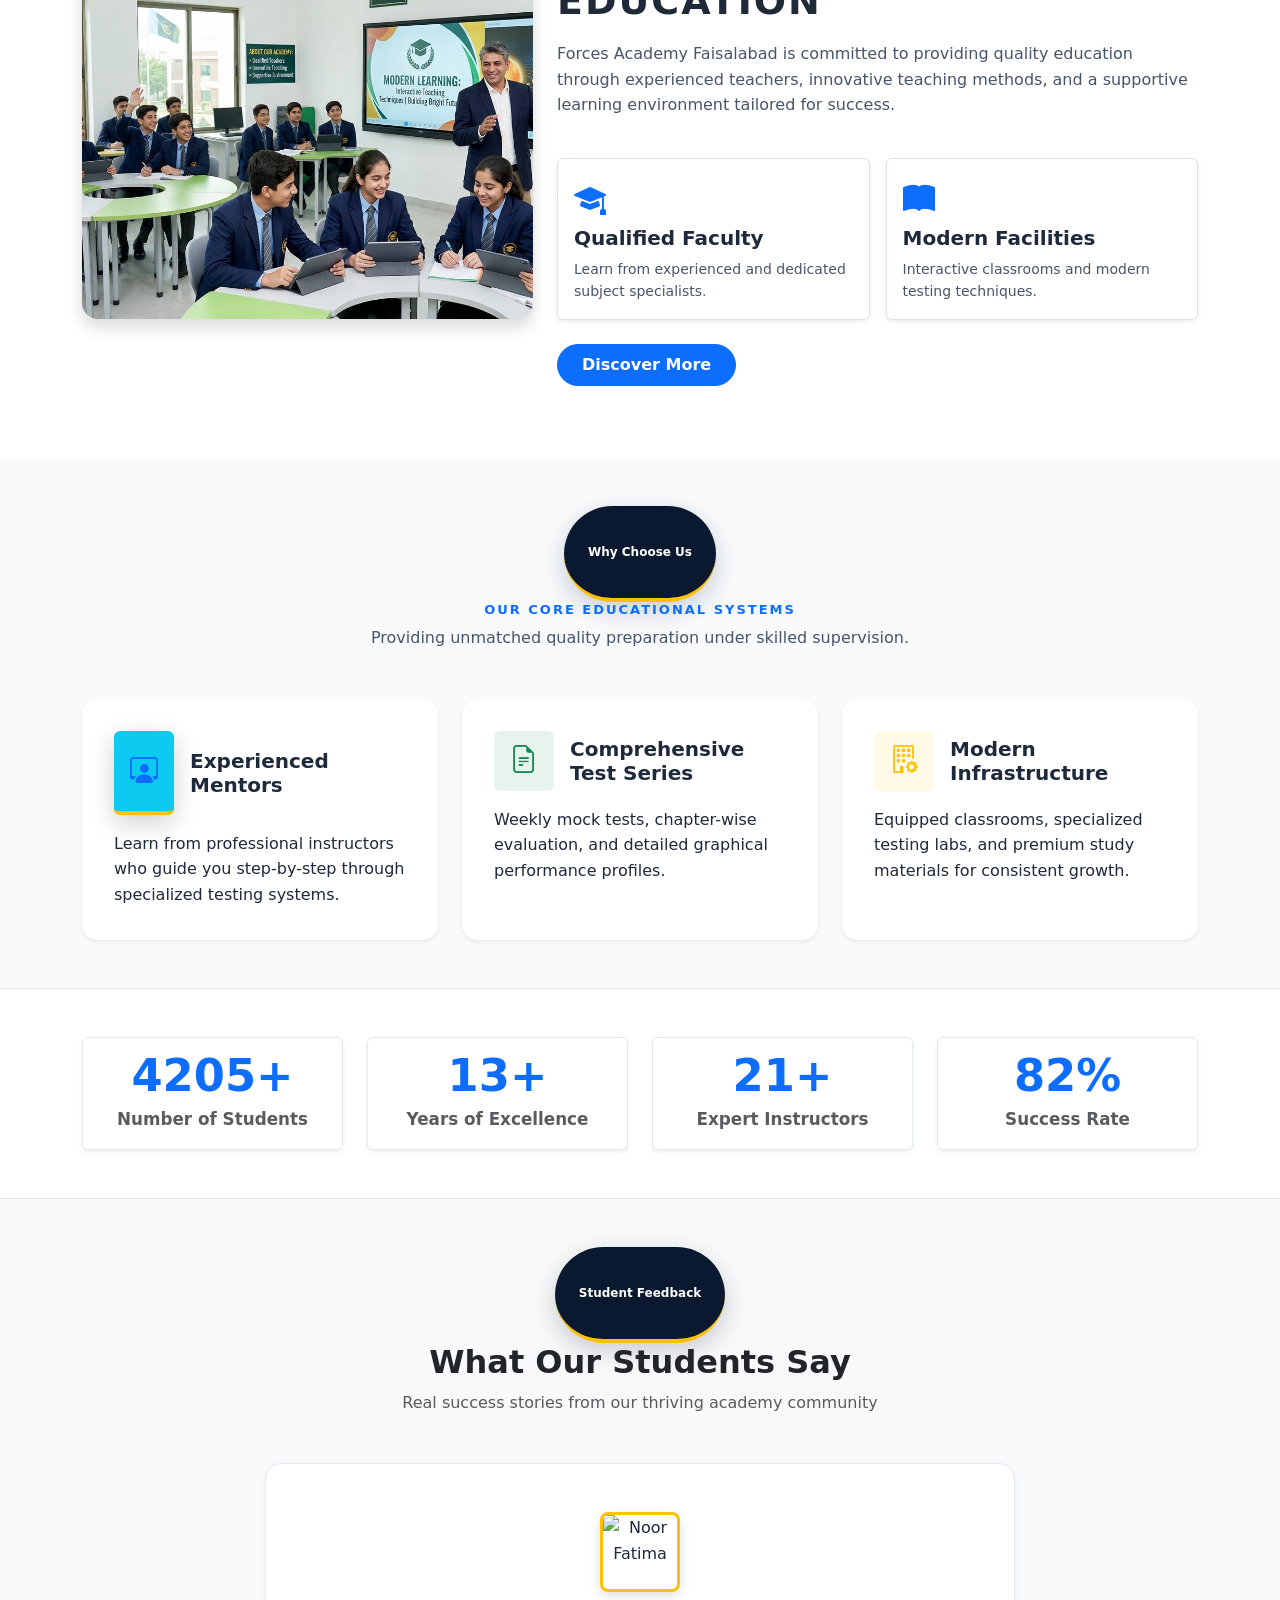
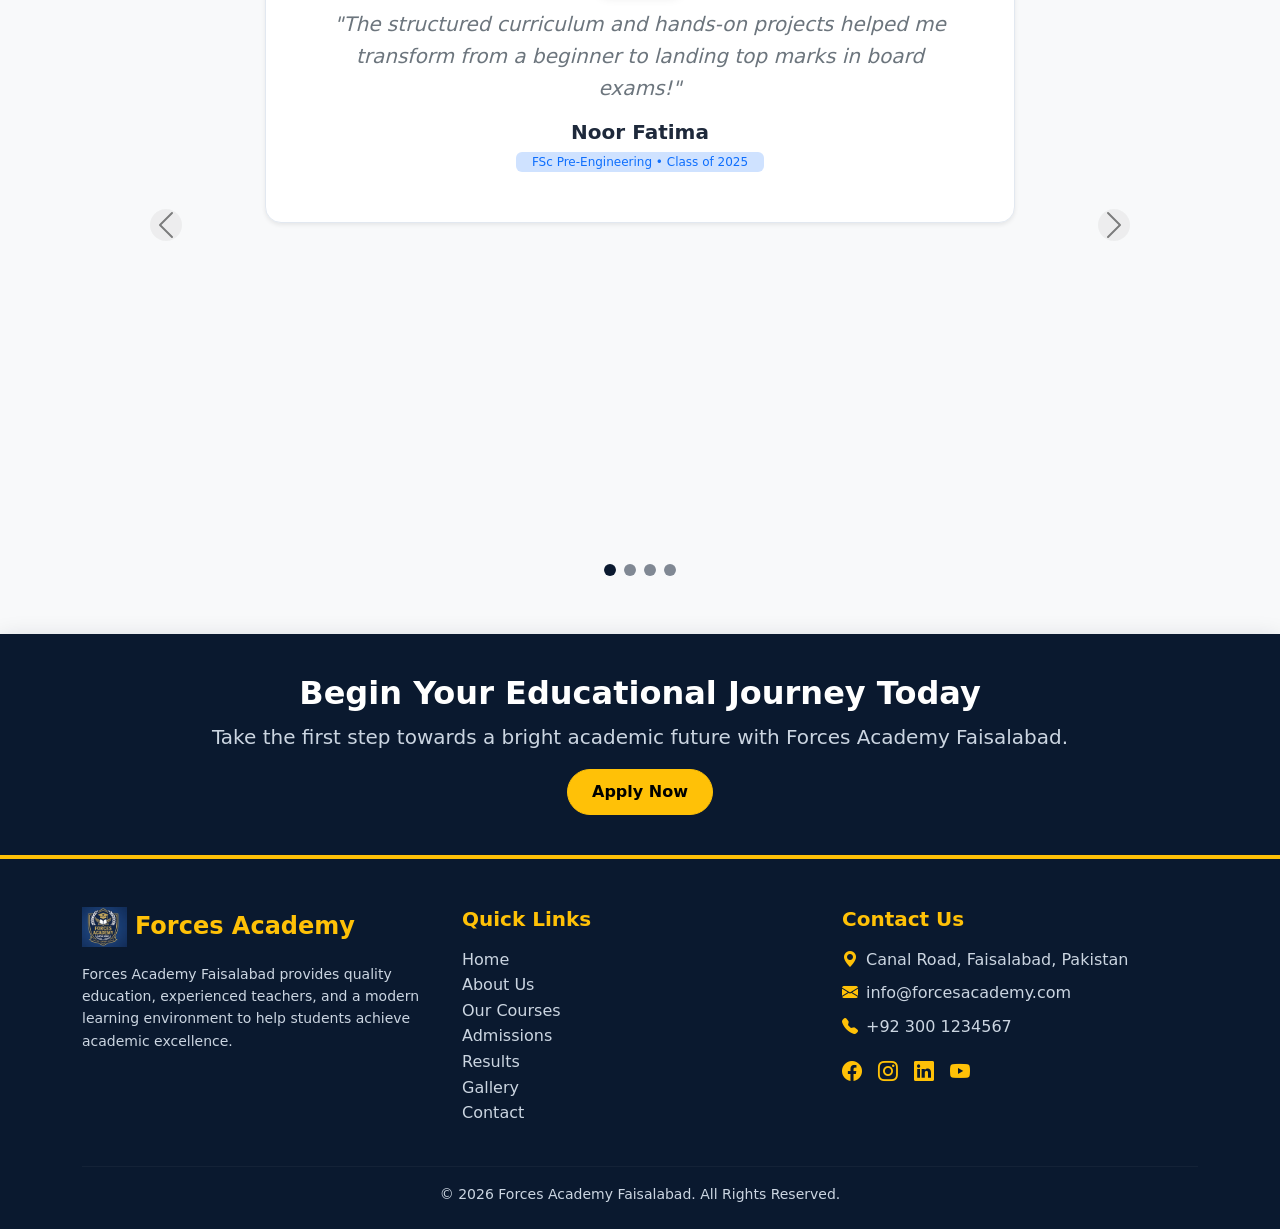
==== commit 3b9bf1b9: "Final testing and updates for Week 7" ====
--- a/index.html
+++ b/index.html
@@ -41,7 +41,8 @@
                     <li class="nav-item"><a class="nav-link" href="admissions.html">Admissions</a></li>
                     <li class="nav-item"><a class="nav-link" href="results.html">Results</a></li>
                     <li class="nav-item"><a class="nav-link" href="gallery.html">Gallery</a></li>
-                    <li class="nav-item"><a class="nav-link" href="contact.html">Contact Us</a></li>
+                    <li class="nav-item"><a class="nav-link" href="contact.html">Contact</a></li>
+
 
                     <li class="nav-item ms-lg-2">
                         <button id="darkModeToggle" class="btn btn-outline-light rounded-circle p-2" aria-label="Toggle dark mode">
@@ -374,7 +375,7 @@
                         <li><a href="admissions.html" class="text-white-50 text-decoration-none">Admissions</a></li>
                         <li><a href="results.html" class="text-white-50 text-decoration-none">Results</a></li>
                         <li><a href="gallery.html" class="text-white-50 text-decoration-none">Gallery</a></li>
-                        <li><a href="contact.html" class="text-white-50 text-decoration-none">Contact Us</a></li>
+                        <li><a href="contact.html" class="text-white-50 text-decoration-none">Contact</a></li>
                     </ul>
                 </div>
                 <div class="col-lg-4">
--- a/css/style.css
+++ b/css/style.css
@@ -32,63 +32,46 @@
     transition: background-color 0.3s ease, color 0.3s ease;
 }
 
-/* ==========================================================================
-   2. NAVBAR COMPONENT & STICKY NAVIGATION
-   ========================================================================== */
+/* ==========================================
+   GLOBAL STANDARDIZED NAVBAR FIX
+   ========================================== */
 .navbar {
-    background: rgba(10, 25, 47, 0.96) !important;
-    backdrop-filter: blur(15px);
-    padding: 14px 0;
-    transition: var(--transition-smooth);
-    box-shadow: 0 8px 25px rgba(0, 0, 0, 0.18);
-    z-index: 1030;
-}
-
-.navbar-brand {
-    color: #ffffff !important;
-    font-weight: 700;
-    letter-spacing: 0.5px;
-    transition: var(--transition-smooth);
-}
-
-.navbar-brand:hover {
-    color: var(--brand-gold) !important;
-    transform: scale(1.03);
+    min-height: 75px !important;
+    padding: 10px 0 !important;
+    background-color: #0a192f !important; /* Fixed Navy Blue */
 }
 
 .navbar-brand img {
-    max-height: 50px;
-    width: auto;
-    object-fit: contain;
-}
-
-.nav-link {
-    color: #e2e8f0 !important;
-    font-weight: 500;
-    margin-left: 15px;
-    position: relative;
-    transition: var(--transition-smooth);
-}
-
-.nav-link:hover, 
-.nav-link.active {
-    color: var(--brand-gold) !important;
-}
-
-.nav-link::after {
-    content: "";
-    position: absolute;
-    left: 0;
-    bottom: -5px;
-    width: 0;
-    height: 2px;
-    background: var(--brand-gold);
-    transition: var(--transition-smooth);
-}
-
-.nav-link:hover::after, 
-.nav-link.active::after {
-    width: 100%;
+    height: 42px !important;
+    width: auto !important;
+}
+
+.navbar-brand span {
+    font-size: 1.25rem !important;
+    font-weight: 700 !important;
+}
+
+.navbar-nav .nav-link {
+    font-size: 0.95rem !important;
+    font-weight: 500 !important;
+    padding: 8px 12px !important;
+}
+
+/* Button size locking */
+.navbar .btn-warning {
+    font-size: 0.9rem !important;
+    padding: 8px 18px !important;
+    line-height: 1.2 !important;
+    white-space: nowrap !important;
+}
+
+#darkModeToggle {
+    width: 38px !important;
+    height: 38px !important;
+    padding: 0 !important;
+    display: inline-flex !important;
+    align-items: center !important;
+    justify-content: center !important;
 }
 
 /* ==========================================================================
@@ -962,4 +945,75 @@
         width: 42px;
         height: 42px;
     }
-}+}
+/* ==========================================
+   DAY 4: STUDENT PORTAL PAGE STYLES
+   ========================================== */
+
+/* Portal Hero Banner Custom Text Limit */
+.max-w-700 {
+    max-width: 700px;
+}
+
+/* Feature Cards Design */
+.card {
+    transition: transform 0.3s ease, box-shadow 0.3s ease;
+}
+
+/* Feature Card Hover Effect */
+.card:hover {
+    transform: translateY(-8px);
+    box-shadow: 0 12px 24px rgba(0, 0, 0, 0.12) !important;
+}
+
+/* Dark Mode Adjustments for Portal Page */
+body.dark-mode .card {
+    background-color: #2b3035 !important;
+    color: #f8f9fa !important;
+}
+
+body.dark-mode .card .text-muted {
+    color: #adb5bd !important;
+}
+
+body.dark-mode .bg-light {
+    background-color: #212529 !important;
+}
+/* Portal Icons Perfect Circle Fix */
+.portal-icon-wrapper {
+    width: 70px !important;
+    height: 70px !important;
+    border-radius: 0% !important;
+    display: inline-flex !important;
+    align-items: center !important;
+    justify-content: center !important;
+    margin: 0 auto 1rem auto !important;
+}
+/* Portal Hero Light Styling */
+.portal-hero {
+    background-color: #ffffff !important;
+}
+
+/* Max Width for Paragraph */
+.max-w-700 {
+    max-width: 700px;
+}
+
+/* Perfect Round Icons Fix */
+.portal-icon-wrapper {
+    width: 65px !important;
+    height: 65px !important;
+    border-radius: 50% !important;
+    display: inline-flex !important;
+    align-items: center !important;
+    justify-content: center !important;
+    margin: 0 auto 1rem auto !important;
+}
+
+/* Dark Mode Support for Portal Hero */
+body.dark-mode .portal-hero {
+    background-color: #1a1d20 !important;
+}
+body.dark-mode .portal-hero h1 {
+    color: #ffffff !important;
+}
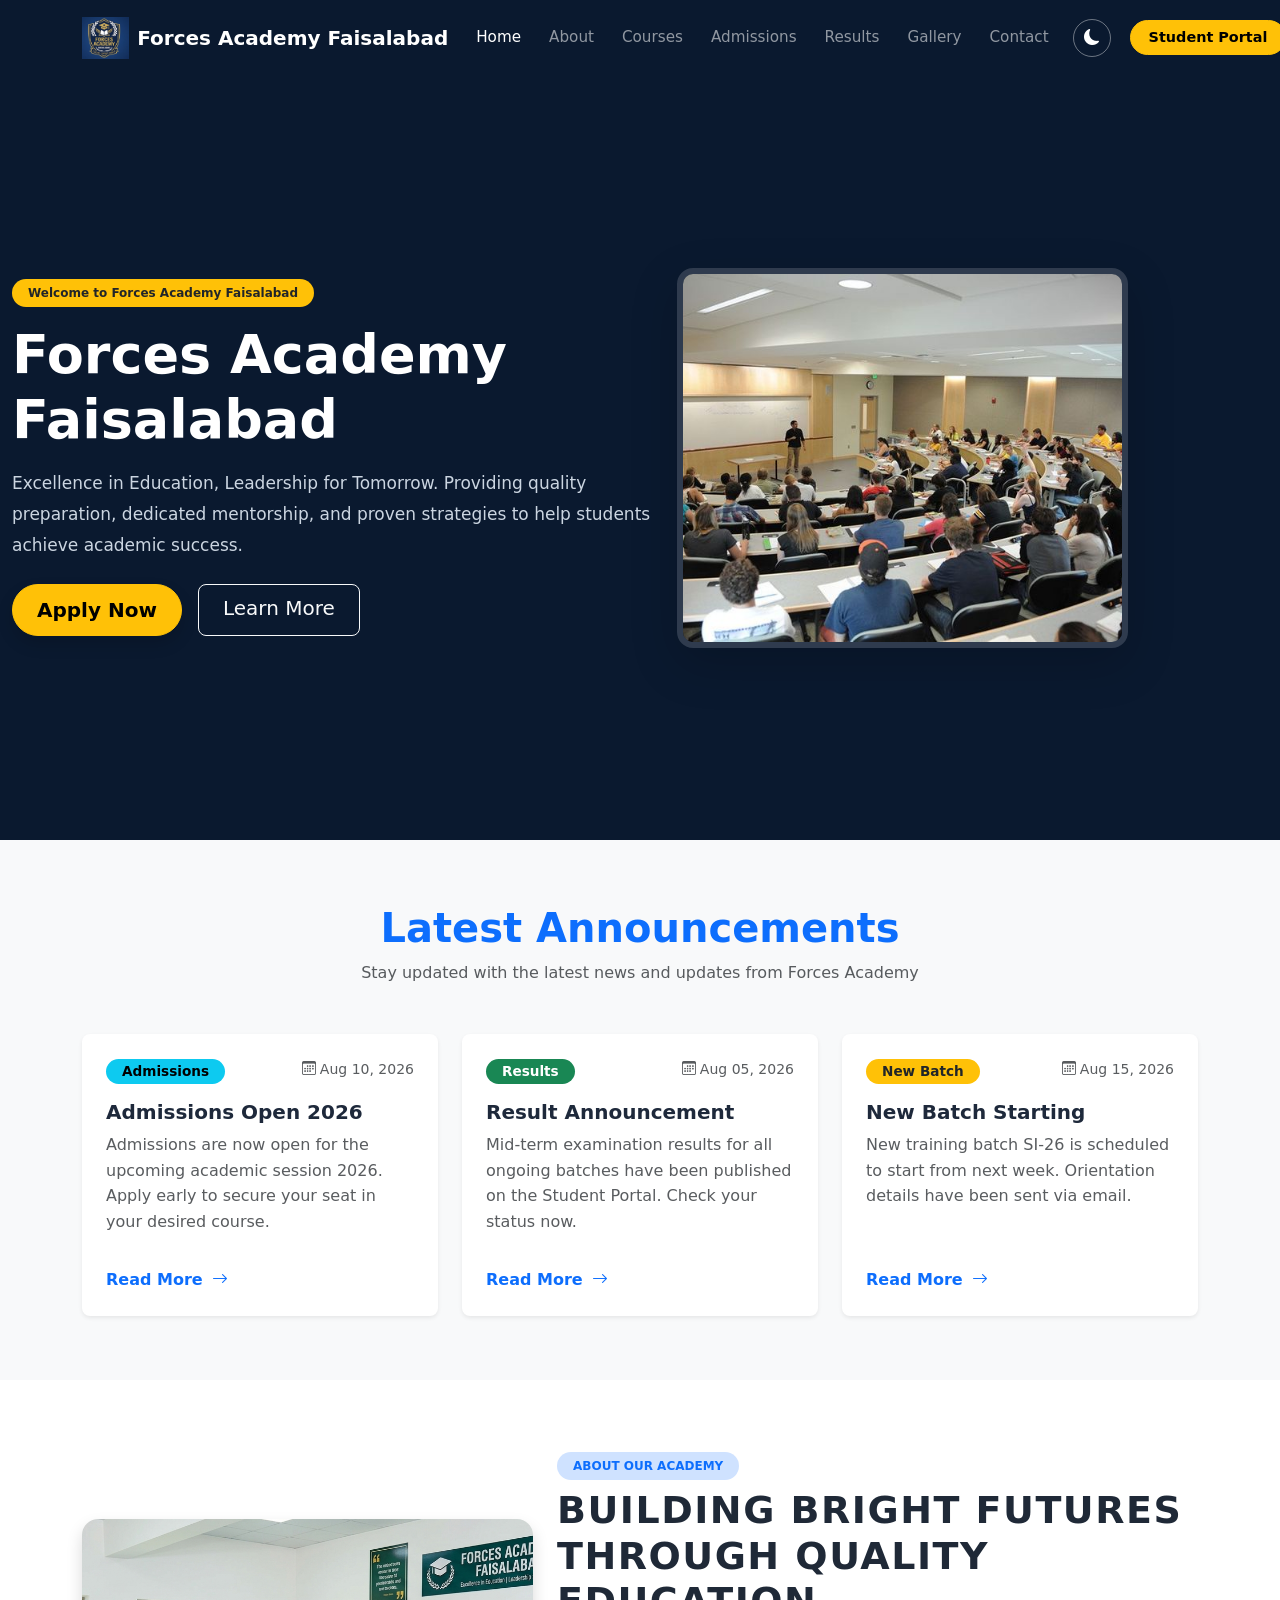
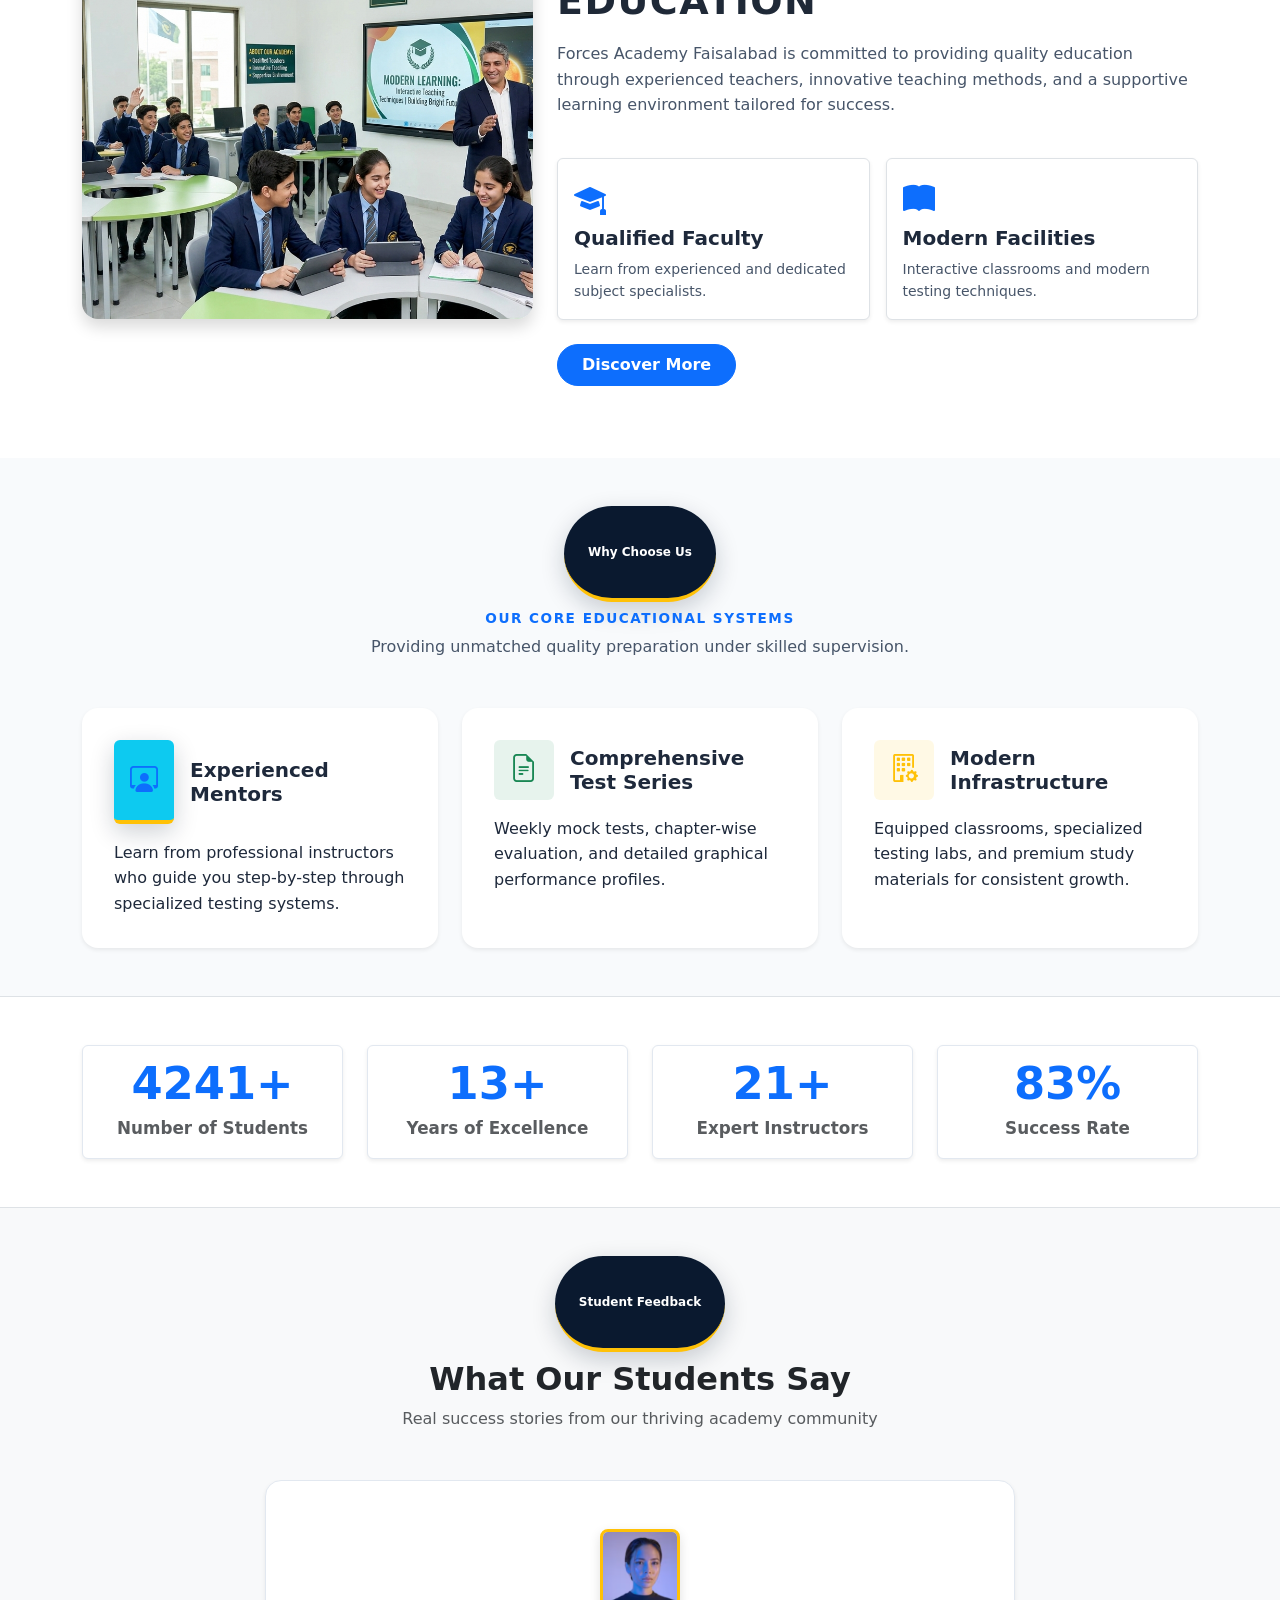
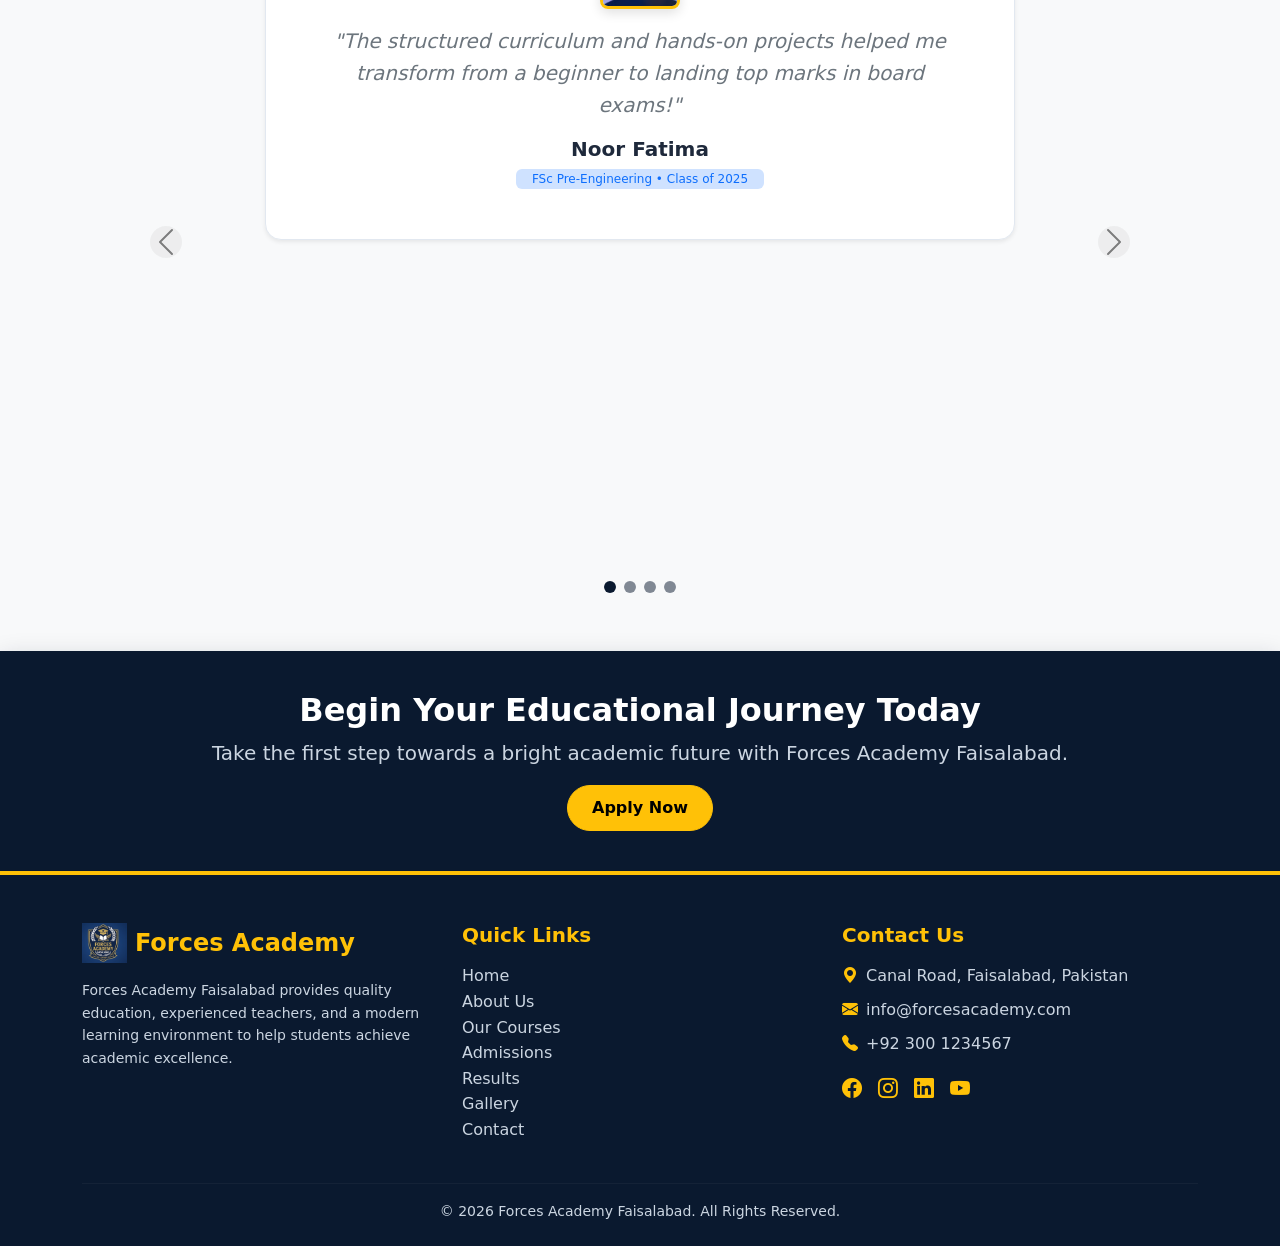
==== commit 328b4cf1: "Updated" ====
--- a/index.html
+++ b/index.html
@@ -289,7 +289,7 @@
                 <div class="carousel-inner pb-5">
                     <div class="carousel-item active">
                         <div class="testimonial-card text-center mx-auto shadow-sm p-4 p-md-5 rounded-4 bg-white">
-                            <img src="https://images.unsplash.com/photo-1534528741775-53994a69daeb?w=150&auto=format&fit=crop&q=80" alt="Noor Fatima" class="rounded-circle mb-3 testimonial-img" width="80" height="80">
+                            <img src="images/Students pic 1.png" alt="Noor Fatima" class="rounded-circle mb-3 testimonial-img" width="80" height="80">
                             <p class="testimonial-quote fs-5 fst-italic text-secondary mb-3">
                                 "The structured curriculum and hands-on projects helped me transform from a beginner to landing top marks in board exams!"
                             </p>
@@ -300,7 +300,7 @@
 
                     <div class="carousel-item">
                         <div class="testimonial-card text-center mx-auto shadow-sm p-4 p-md-5 rounded-4 bg-white">
-                            <img src="https://images.unsplash.com/photo-1517841905240-472988babdf9?w=150&auto=format&fit=crop&q=80" alt="Sana Ahmed" class="rounded-circle mb-3 testimonial-img" width="80" height="80">
+                            <img src="images/Students pic 2.png" alt="Sana Ahmed" class="rounded-circle mb-3 testimonial-img" width="80" height="80">
                             <p class="testimonial-quote fs-5 fst-italic text-secondary mb-3">
                                 "Incredible mentors and dedicated test series! The interactive sessions made understanding complex topics fast and logical."
                             </p>
@@ -311,7 +311,7 @@
 
                     <div class="carousel-item">
                         <div class="testimonial-card text-center mx-auto shadow-sm p-4 p-md-5 rounded-4 bg-white">
-                            <img src="https://images.unsplash.com/photo-1507003211169-0a1dd7228f2d?w=150&auto=format&fit=crop&q=80" alt="Usman Khan" class="rounded-circle mb-3 testimonial-img" width="80" height="80">
+                            <img src="images/Students pic 3.png" alt="Usman Khan" class="rounded-circle mb-3 testimonial-img" width="80" height="80">
                             <p class="testimonial-quote fs-5 fst-italic text-secondary mb-3">
                                 "The mock examinations and guidance gave me the genuine confidence required during entry test preparation."
                             </p>
@@ -322,7 +322,7 @@
 
                     <div class="carousel-item">
                         <div class="testimonial-card text-center mx-auto shadow-sm p-4 p-md-5 rounded-4 bg-white">
-                            <img src="https://images.unsplash.com/photo-1494790108377-be9c29b29330?w=150&auto=format&fit=crop&q=80" alt="Ayesha Ali" class="rounded-circle mb-3 testimonial-img" width="80" height="80">
+                            <img src="images/Students pic 4.png" alt="Ayesha Ali" class="rounded-circle mb-3 testimonial-img" width="80" height="80">
                             <p class="testimonial-quote fs-5 fst-italic text-secondary mb-3">
                                 "From daily concept reviews to personal progress tracking, the learning environment at Forces Academy is unmatched."
                             </p>
--- a/css/style.css
+++ b/css/style.css
@@ -2,12 +2,12 @@
    1. GLOBAL RESET & DESIGN SYSTEM VARIABLES
    ========================================================================== */
 :root {
-    --primary-dark: #0a192f;   /* Deep Navy Blue (Navbar, Footer, Headers) */
-    --accent-blue: #0d6efd;    /* Royal Blue (Buttons, Active States, Links) */
-    --brand-gold: #ffc107;     /* Golden Amber (Highlights, Hover States) */
-    --light-bg: #f8fafc;       /* Clean Light Gray Background */
-    --text-dark: #1e293b;      /* High-readability Dark Text */
-    --text-muted: #64748b;     /* Secondary Gray Text */
+    --primary-dark: #0a192f;       /* Deep Navy Blue */
+    --accent-blue: #0d6efd;        /* Royal Blue */
+    --brand-gold: #ffc107;         /* Golden Amber */
+    --light-bg: #f8fafc;           /* Clean Light Gray Background */
+    --text-dark: #1e293b;          /* High-readability Dark Text */
+    --text-muted: #64748b;         /* Secondary Gray Text */
     --card-shadow: 0 8px 25px rgba(0, 0, 0, 0.05);
     --hover-shadow: 0 20px 40px rgba(10, 25, 47, 0.15);
     --transition-smooth: all 0.35s cubic-bezier(0.25, 0.8, 0.25, 1);
@@ -32,13 +32,13 @@
     transition: background-color 0.3s ease, color 0.3s ease;
 }
 
-/* ==========================================
-   GLOBAL STANDARDIZED NAVBAR FIX
-   ========================================== */
+/* ==========================================================================
+   2. STANDARDIZED NAVIGATION BAR & BUTTONS
+   ========================================================================== */
 .navbar {
     min-height: 75px !important;
     padding: 10px 0 !important;
-    background-color: #0a192f !important; /* Fixed Navy Blue */
+    background-color: var(--primary-dark) !important;
 }
 
 .navbar-brand img {
@@ -57,7 +57,6 @@
     padding: 8px 12px !important;
 }
 
-/* Button size locking */
 .navbar .btn-warning {
     font-size: 0.9rem !important;
     padding: 8px 18px !important;
@@ -65,6 +64,7 @@
     white-space: nowrap !important;
 }
 
+/* Dark Mode Toggle Icon with Proper Spacing */
 #darkModeToggle {
     width: 38px !important;
     height: 38px !important;
@@ -72,10 +72,20 @@
     display: inline-flex !important;
     align-items: center !important;
     justify-content: center !important;
-}
-
-/* ==========================================================================
-   3. STANDARDIZED UI BUTTONS & UTILITIES
+    border-color: rgba(255, 255, 255, 0.4);
+    color: #ffffff;
+    margin-right: 15px !important; /* Distance from Student Portal Button */
+    transition: var(--transition-smooth);
+}
+
+#darkModeToggle:hover {
+    background-color: var(--brand-gold);
+    border-color: var(--brand-gold);
+    color: var(--primary-dark);
+}
+
+/* ==========================================================================
+   3. BUTTONS, BADGES & UTILITIES
    ========================================================================== */
 .btn-primary {
     background-color: var(--accent-blue) !important;
@@ -83,17 +93,18 @@
     border-radius: 30px;
     padding: 12px 30px;
     font-weight: 600;
-    transition: var(--transition-smooth);
+    transition: background-color 0.3s ease, transform 0.2s ease, box-shadow 0.3s ease;
 }
 
 .btn-primary:hover {
     background-color: #0b5ed7 !important;
     border-color: #0b5ed7 !important;
-    transform: translateY(-3px);
+    transform: translateY(-2px);
     box-shadow: 0 10px 20px rgba(13, 110, 253, 0.25);
 }
 
-.btn-warning, .badge-gold {
+.btn-warning, 
+.badge-gold {
     background-color: var(--brand-gold) !important;
     border-color: var(--brand-gold) !important;
     color: #000000 !important;
@@ -119,22 +130,29 @@
     padding: 60px 0;
 }
 
-.section-title, .section-heading {
+.section-title, 
+.section-heading {
     color: var(--accent-blue);
     font-weight: 700;
-    letter-spacing: 2px;
+    letter-spacing: 1.5px;
     text-transform: uppercase;
-    font-size: 13px;
+    font-size: 0.85rem;
     display: block;
     margin-bottom: 8px;
 }
 
-.section-subtitle, .section-desc, .feature-desc {
+.section-subtitle, 
+.section-desc, 
+.feature-desc {
     color: #475569;
 }
 
-/* ==========================================================================
-   4. INDEX (HOME) HERO SECTION - DARK NAVY BACKGROUND & HIGH CONTRAST TEXT
+.max-w-700 {
+    max-width: 700px;
+}
+
+/* ==========================================================================
+   4. HERO & CAROUSEL SECTIONS
    ========================================================================== */
 #hero {
     min-height: 85vh;
@@ -142,7 +160,7 @@
     align-items: center;
     position: relative;
     overflow: hidden;
-    background-color: #0a192f !important; /* Deep Navy Blue Theme Background */
+    background-color: var(--primary-dark) !important;
     color: #ffffff !important;
     padding: 60px 0;
 }
@@ -152,14 +170,14 @@
     font-weight: 800;
     line-height: 1.2;
     margin-bottom: 25px;
-    color: #ffffff !important; /* Bright White Heading */
+    color: #ffffff !important;
     animation: fadeInUp 0.7s ease-out forwards;
 }
 
 .hero-text p {
     font-size: 17px;
     line-height: 1.8;
-    color: #cbd5e1 !important; /* Readable Light Gray Paragraph Text */
+    color: #cbd5e1 !important;
     margin-bottom: 30px;
     animation: fadeInUp 0.7s ease-out 0.2s forwards;
 }
@@ -195,20 +213,16 @@
     color: #ffffff;
 }
 
-/* Card Hover Effect */
-#announcements .card {
-  transition: transform 0.3s ease, box-shadow 0.3s ease;
-}
-
-#announcements .card:hover {
-  transform: translateY(-5px);
-  box-shadow: 0 10px 20px rgba(0, 0, 0, 0.12) !important;
+.portal-hero {
+    background-color: #ffffff !important;
 }
 
 /* ==========================================================================
    5. CARDS, GRID MODULES & ABOUT SECTION
    ========================================================================== */
-.card, .custom-card, .why-card {
+.card, 
+.custom-card, 
+.why-card {
     background: #ffffff;
     border: 1px solid #e2e8f0;
     border-radius: 16px;
@@ -219,9 +233,16 @@
     color: var(--text-dark);
 }
 
-.card:hover, .custom-card:hover, .why-card:hover {
+.card:hover, 
+.custom-card:hover, 
+.why-card:hover {
     transform: translateY(-8px);
-    box-shadow: var(--hover-shadow);
+    box-shadow: var(--hover-shadow) !important;
+}
+
+#announcements .card:hover {
+    transform: translateY(-5px);
+    box-shadow: 0 10px 20px rgba(0, 0, 0, 0.12) !important;
 }
 
 .card-img-top {
@@ -277,7 +298,8 @@
     color: var(--brand-gold);
 }
 
-.feature-icon, .icon-box {
+.feature-icon, 
+.icon-box {
     font-size: 40px;
     color: var(--accent-blue);
     margin-bottom: 15px;
@@ -293,6 +315,16 @@
     flex-shrink: 0;
 }
 
+.portal-icon-wrapper {
+    width: 65px !important;
+    height: 65px !important;
+    border-radius: 50% !important;
+    display: inline-flex !important;
+    align-items: center !important;
+    justify-content: center !important;
+    margin: 0 auto 1rem auto !important;
+}
+
 /* Team Section Cards */
 .team-card {
     border: 1px solid #eef2f6;
@@ -332,8 +364,52 @@
     color: #ffffff !important;
 }
 
-/* ==========================================================================
-   6. GALLERY & LIGHTBOX (With Filters)
+/* Card Badges */
+.card .badge, 
+.custom-card .badge, 
+.why-card .badge {
+    display: inline-block !important;
+    width: auto !important;
+    height: auto !important;
+    padding: 6px 16px !important;
+    font-size: 0.85rem !important;
+    font-weight: 600 !important;
+    border-radius: 20px !important;
+    box-shadow: none !important;
+    border: none !important;
+    text-align: center !important;
+}
+
+.badge-info, 
+.badge-intermediate,
+.card .bg-info,
+.card .bg-primary {
+    background-color: #0dcaf0 !important;
+    color: #000000 !important;
+}
+
+.apply-step-card {
+    transition: transform 0.3s ease, border-left 0.3s ease !important;
+    border-left: 4px solid transparent;
+}
+
+.apply-step-card:hover {
+    transform: translateX(8px) !important;
+    border-left-color: #0d6efd !important;
+}
+
+.doc-list-item {
+    transition: transform 0.3s ease, background-color 0.3s ease !important;
+    border-radius: 6px;
+}
+
+.doc-list-item:hover {
+    transform: translateX(6px) !important;
+    background-color: rgba(13, 110, 253, 0.05);
+}
+
+/* ==========================================================================
+   6. GALLERY & LIGHTBOX
    ========================================================================== */
 .gallery-container {
     display: grid;
@@ -422,7 +498,7 @@
 }
 
 /* ==========================================================================
-   7. FORMS & DATA TABLES
+   7. FORMS & TABLES
    ========================================================================== */
 .form-control {
     border: 1px solid #ced4da;
@@ -463,11 +539,6 @@
     box-shadow: 0 4px 10px rgba(0, 0, 0, 0.08);
     position: relative;
     z-index: 1;
-}
-
-.badge {
-    transition: transform 0.2s cubic-bezier(0.175, 0.885, 0.32, 1.275);
-    display: inline-block;
 }
 
 .table-hover tbody tr:hover .badge {
@@ -484,19 +555,11 @@
     font-size: 0.95rem !important;
     font-weight: 700 !important;
     border-radius: 50% !important;
-    box-shadow: none !important;
-    outline: none !important;
     border: none !important;
 }
 
-.badge-gold {
-    background-color: var(--brand-gold) !important;
-    color: #000000 !important;
-    box-shadow: none !important;
-}
-
-/* ==========================================================================
-   8. STATISTICS SECTION & COUNTERS
+/* ==========================================================================
+   8. STATISTICS & COUNTERS
    ========================================================================== */
 .stats-section {
     padding: 70px 20px;
@@ -541,7 +604,7 @@
 }
 
 /* ==========================================================================
-   9. TESTIMONIALS SECTION & CAROUSEL
+   9. TESTIMONIALS & CAROUSEL
    ========================================================================== */
 .testimonial-card {
     background: #ffffff;
@@ -563,10 +626,6 @@
 .testimonial-img {
     width: 80px !important;
     height: 80px !important;
-    max-width: 80px !important;
-    max-height: 80px !important;
-    min-width: 80px !important;
-    min-height: 80px !important;
     border-radius: 10% !important;
     object-fit: cover !important;
     object-position: top center !important;
@@ -597,7 +656,7 @@
 }
 
 /* ==========================================================================
-   10. BACK TO TOP FLOATING BUTTON
+   10. FLOATING BACK TO TOP BUTTON
    ========================================================================== */
 #backToTopBtn {
     position: fixed;
@@ -609,22 +668,18 @@
     background-color: var(--brand-gold);
     color: #000000;
     border: none;
-    outline: none;
     cursor: pointer;
     font-size: 1.25rem;
-    display: flex;
+    display: none;
     align-items: center;
     justify-content: center;
     box-shadow: 0 4px 15px rgba(255, 193, 7, 0.4);
-    opacity: 0;
-    visibility: hidden;
     transition: var(--transition-smooth);
     z-index: 999;
 }
 
 #backToTopBtn.show {
-    opacity: 1;
-    visibility: visible;
+    display: flex !important;
 }
 
 #backToTopBtn:hover {
@@ -634,23 +689,25 @@
 }
 
 /* ==========================================================================
-   11. CALL TO ACTION (CTA) SECTION - UNIFIED NAVY BANNER
+   11. CALL TO ACTION (CTA) BANNER
    ========================================================================== */
 .navy-cta-banner,
 .bg-primary {
-    background-color: #0a192f !important;
+    background-color: var(--primary-dark) !important;
     padding: 2.5rem 1.5rem !important;
-    margin-top: 0 !important;
-    margin-bottom: 0 !important;
     box-shadow: 0 8px 25px rgba(10, 25, 47, 0.2) !important;
     border-bottom: 4px solid var(--brand-gold) !important;
 }
 
-.navy-cta-banner h2, .bg-primary h1, .bg-primary h2, .bg-primary h3 {
-    color: #ffffff !important;
-}
-
-.navy-cta-banner p, .bg-primary p {
+.navy-cta-banner h2, 
+.bg-primary h1, 
+.bg-primary h2, 
+.bg-primary h3 {
+    color: #ffffff !important;
+}
+
+.navy-cta-banner p, 
+.bg-primary p {
     color: #cbd5e1 !important;
 }
 
@@ -676,19 +733,19 @@
 }
 
 /* ==========================================================================
-   12. DEEP NAVY BLUE FOOTER
+   12. FOOTER
    ========================================================================== */
 footer, 
 footer.bg-dark, 
 footer.text-white {
-    background-color: #0a192f !important;
+    background-color: var(--primary-dark) !important;
     color: #e2e8f0 !important;
 }
 
 footer h4, 
 footer h5, 
 footer .text-warning {
-    color: #ffc107 !important;
+    color: var(--brand-gold) !important;
 }
 
 footer p, 
@@ -699,7 +756,7 @@
 }
 
 footer a:hover {
-    color: #ffc107 !important;
+    color: var(--brand-gold) !important;
 }
 
 footer hr, 
@@ -708,26 +765,8 @@
 }
 
 /* ==========================================================================
-   13. DARK MODE TOGGLE & MASTER OVERRIDES
-   ========================================================================== */
-#darkModeToggle {
-    border-color: rgba(255, 255, 255, 0.4);
-    color: #ffffff;
-    transition: var(--transition-smooth);
-    width: 40px;
-    height: 40px;
-    display: inline-flex;
-    align-items: center;
-    justify-content: center;
-}
-
-#darkModeToggle:hover {
-    background-color: var(--brand-gold);
-    border-color: var(--brand-gold);
-    color: var(--primary-dark);
-}
-
-/* Body & Main Backgrounds */
+   13. DARK MODE MASTER OVERRIDES
+   ========================================================================== */
 body.dark-mode,
 body.dark-mode main,
 body.dark-mode section,
@@ -741,7 +780,10 @@
     color: #ffffff !important;
 }
 
-/* Cards, Tables, Modals & Dropdowns */
+body.dark-mode .portal-hero {
+    background-color: #1a1d20 !important;
+}
+
 body.dark-mode .card,
 body.dark-mode .custom-card,
 body.dark-mode .why-card,
@@ -762,7 +804,6 @@
     color: #ffffff !important;
 }
 
-/* Headings in Dark Mode */
 body.dark-mode h1,
 body.dark-mode h2,
 body.dark-mode h3,
@@ -774,11 +815,11 @@
 body.dark-mode .display-3,
 body.dark-mode .display-4,
 body.dark-mode .card-title,
-body.dark-mode .about-section h2 {
-    color: #ffffff !important;
-}
-
-/* Body Text & Paragraphs */
+body.dark-mode .about-section h2,
+body.dark-mode .portal-hero h1 {
+    color: #ffffff !important;
+}
+
 body.dark-mode p,
 body.dark-mode span,
 body.dark-mode li,
@@ -799,13 +840,12 @@
     color: #f1f5f9 !important;
 }
 
-/* Muted / Secondary Text */
 body.dark-mode .text-muted,
-body.dark-mode .text-secondary {
+body.dark-mode .text-secondary,
+body.dark-mode .card .text-muted {
     color: #94a3b8 !important;
 }
 
-/* Form Controls */
 body.dark-mode .form-control,
 body.dark-mode .form-select,
 body.dark-mode .input-group-text {
@@ -818,7 +858,6 @@
     color: #94a3b8 !important;
 }
 
-/* Accordion Active State */
 body.dark-mode .accordion-button {
     background-color: #1e293b !important;
     color: #ffffff !important;
@@ -829,53 +868,10 @@
     color: #38bdf8 !important;
 }
 
-/* Inline Links */
 body.dark-mode a:not(.btn):not(.nav-link) {
     color: #38bdf8 !important;
 }
-/* ==========================================================================
-   FIX: COURSE & CARD BADGES UNIFORM SIZING (3rd Badge Matching Style)
-   ========================================================================== */
-
-/* Cards ke andar standard text badges ko clean horizontal pill banayein */
-.card .badge, 
-.custom-card .badge, 
-.why-card .badge {
-    display: inline-block !important;
-    width: auto !important;
-    height: auto !important;
-    min-width: unset !important;
-    min-height: unset !important;
-    padding: 6px 16px !important;
-    font-size: 0.85rem !important;
-    font-weight: 600 !important;
-    border-radius: 20px !important;
-    box-shadow: none !important;
-    outline: none !important;
-    border: none !important;
-    text-align: center !important;
-    letter-spacing: 0.3px !important;
-}
-
-/* Specific Badge Background Colors Fix */
-.badge-info, 
-.badge-intermediate,
-.card .bg-info,
-.card .bg-primary {
-    background-color: #0dcaf0 !important; /* Clean cyan/light blue matching 3rd badge */
-    color: #000000 !important;
-}
-
-/* Force Table Badges to stay Round (Counter Numbers Only) */
-.table .badge {
-    display: inline-flex !important;
-    align-items: center !important;
-    justify-content: center !important;
-    width: 36px !important;
-    height: 36px !important;
-    padding: 0 !important;
-    border-radius: 50% !important;
-}
+
 /* ==========================================================================
    14. KEYFRAME ANIMATIONS & RESPONSIVE QUERIES
    ========================================================================== */
@@ -897,12 +893,27 @@
 
 .animate-fade-in { animation: fadeIn 1s ease-out forwards; }
 .animate-slide-up { opacity: 0; animation: fadeInUp 0.8s cubic-bezier(0.25, 0.8, 0.25, 1) forwards; }
-
 .animate-header { animation: fadeInUp 0.6s ease-out forwards; }
 .animate-filters { animation: fadeInUp 0.6s ease-out 0.2s forwards; opacity: 0; }
 .animate-table { animation: fadeIn 0.8s ease-out 0.4s forwards; opacity: 0; }
 
-/* Staggered Delays */
+.animate-fade-left {
+    opacity: 0 !important;
+    transform: translateX(-40px) !important;
+    transition: opacity 0.8s ease-out, transform 0.8s ease-out !important;
+}
+
+.animate-fade-right {
+    opacity: 0 !important;
+    transform: translateX(40px) !important;
+    transition: opacity 0.8s ease-out, transform 0.8s ease-out !important;
+}
+
+.animate-show {
+    opacity: 1 !important;
+    transform: translateX(0) !important;
+}
+
 .delay-1 { animation-delay: 0.1s; }
 .delay-2 { animation-delay: 0.2s; }
 .delay-3 { animation-delay: 0.3s; }
@@ -910,13 +921,36 @@
 .delay-5 { animation-delay: 0.5s; }
 
 @media (max-width: 768px) {
+    .nav-menu {
+        display: none;
+        flex-direction: column;
+        width: 100%;
+        position: absolute;
+        top: 60px;
+        left: 0;
+        background-color: #1a2a3a;
+        padding: 1rem 0;
+    }
+
+    .nav-menu.active {
+        display: flex;
+    }
+
+    .container {
+        padding-left: 15px;
+        padding-right: 15px;
+        overflow-x: hidden;
+    }
+
     #hero {
         padding: 2.5rem 0 3.5rem 0;
         text-align: center;
     }
+
     .stat-number {
         font-size: 2.25rem;
     }
+
     .testimonial-card {
         padding: 1.5rem 1rem;
     }
@@ -926,94 +960,28 @@
     .stats-section {
         padding: 45px 15px;
     }
+
     .stat-card {
         padding: 20px !important;
     }
+
     .stat-number {
         font-size: 2rem;
     }
+
     .stat-label {
         font-size: 0.95rem;
     }
+
     .carousel-control-prev,
     .carousel-control-next {
         display: none;
     }
+
     #backToTopBtn {
         bottom: 20px;
         right: 20px;
         width: 42px;
         height: 42px;
     }
-}
-/* ==========================================
-   DAY 4: STUDENT PORTAL PAGE STYLES
-   ========================================== */
-
-/* Portal Hero Banner Custom Text Limit */
-.max-w-700 {
-    max-width: 700px;
-}
-
-/* Feature Cards Design */
-.card {
-    transition: transform 0.3s ease, box-shadow 0.3s ease;
-}
-
-/* Feature Card Hover Effect */
-.card:hover {
-    transform: translateY(-8px);
-    box-shadow: 0 12px 24px rgba(0, 0, 0, 0.12) !important;
-}
-
-/* Dark Mode Adjustments for Portal Page */
-body.dark-mode .card {
-    background-color: #2b3035 !important;
-    color: #f8f9fa !important;
-}
-
-body.dark-mode .card .text-muted {
-    color: #adb5bd !important;
-}
-
-body.dark-mode .bg-light {
-    background-color: #212529 !important;
-}
-/* Portal Icons Perfect Circle Fix */
-.portal-icon-wrapper {
-    width: 70px !important;
-    height: 70px !important;
-    border-radius: 0% !important;
-    display: inline-flex !important;
-    align-items: center !important;
-    justify-content: center !important;
-    margin: 0 auto 1rem auto !important;
-}
-/* Portal Hero Light Styling */
-.portal-hero {
-    background-color: #ffffff !important;
-}
-
-/* Max Width for Paragraph */
-.max-w-700 {
-    max-width: 700px;
-}
-
-/* Perfect Round Icons Fix */
-.portal-icon-wrapper {
-    width: 65px !important;
-    height: 65px !important;
-    border-radius: 50% !important;
-    display: inline-flex !important;
-    align-items: center !important;
-    justify-content: center !important;
-    margin: 0 auto 1rem auto !important;
-}
-
-/* Dark Mode Support for Portal Hero */
-body.dark-mode .portal-hero {
-    background-color: #1a1d20 !important;
-}
-body.dark-mode .portal-hero h1 {
-    color: #ffffff !important;
-}
+}
